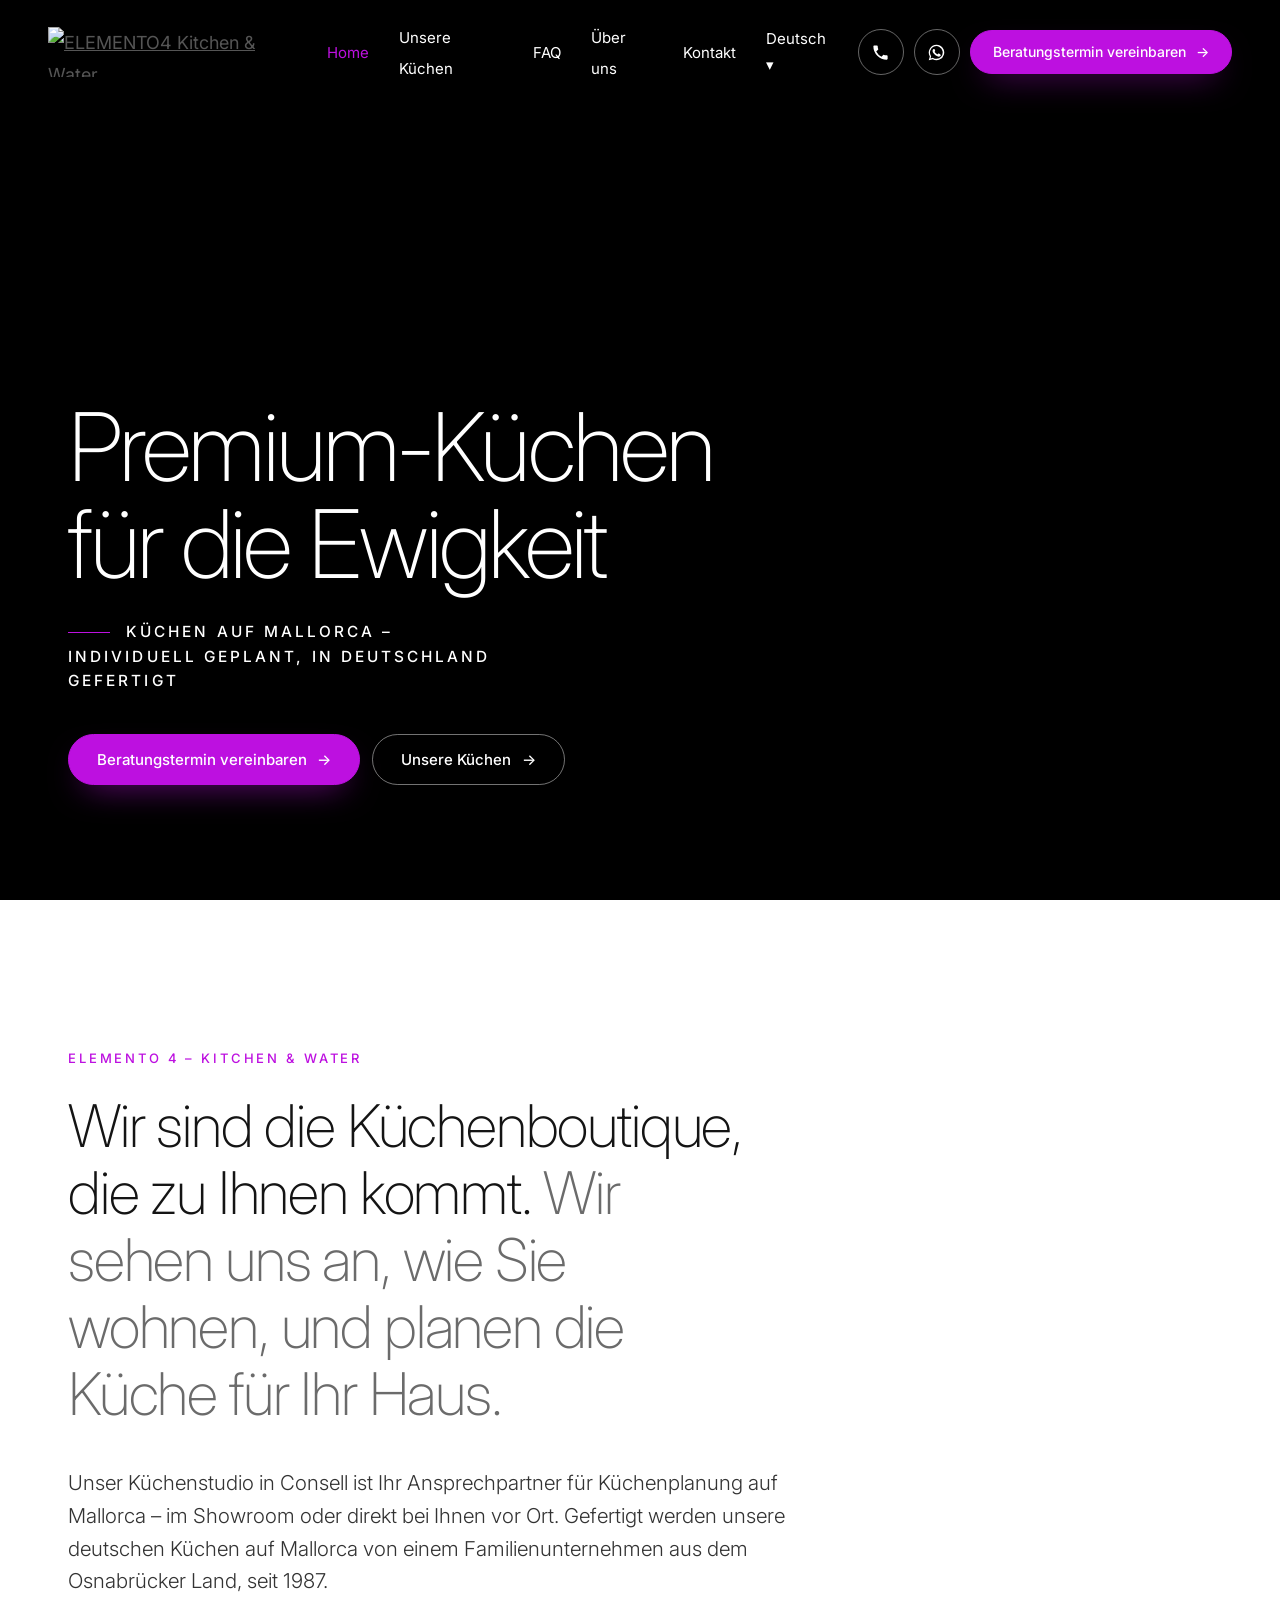
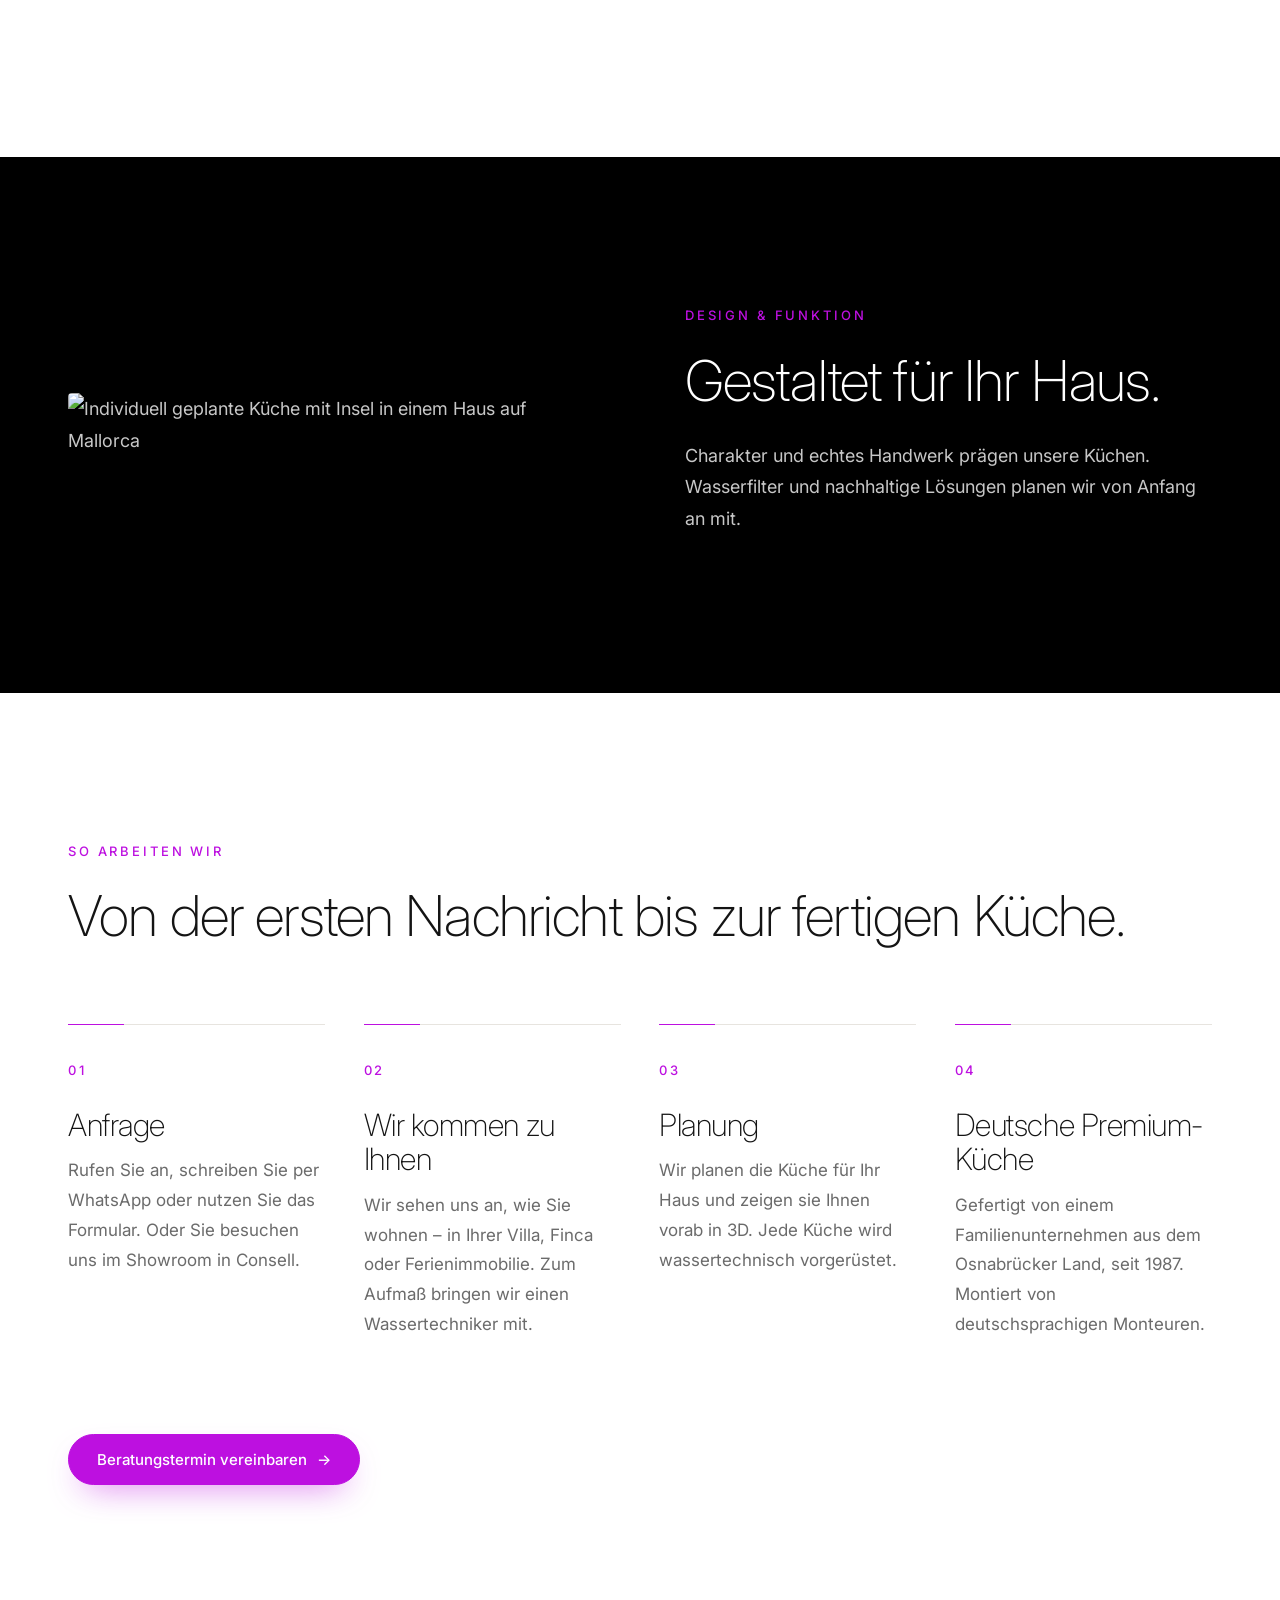
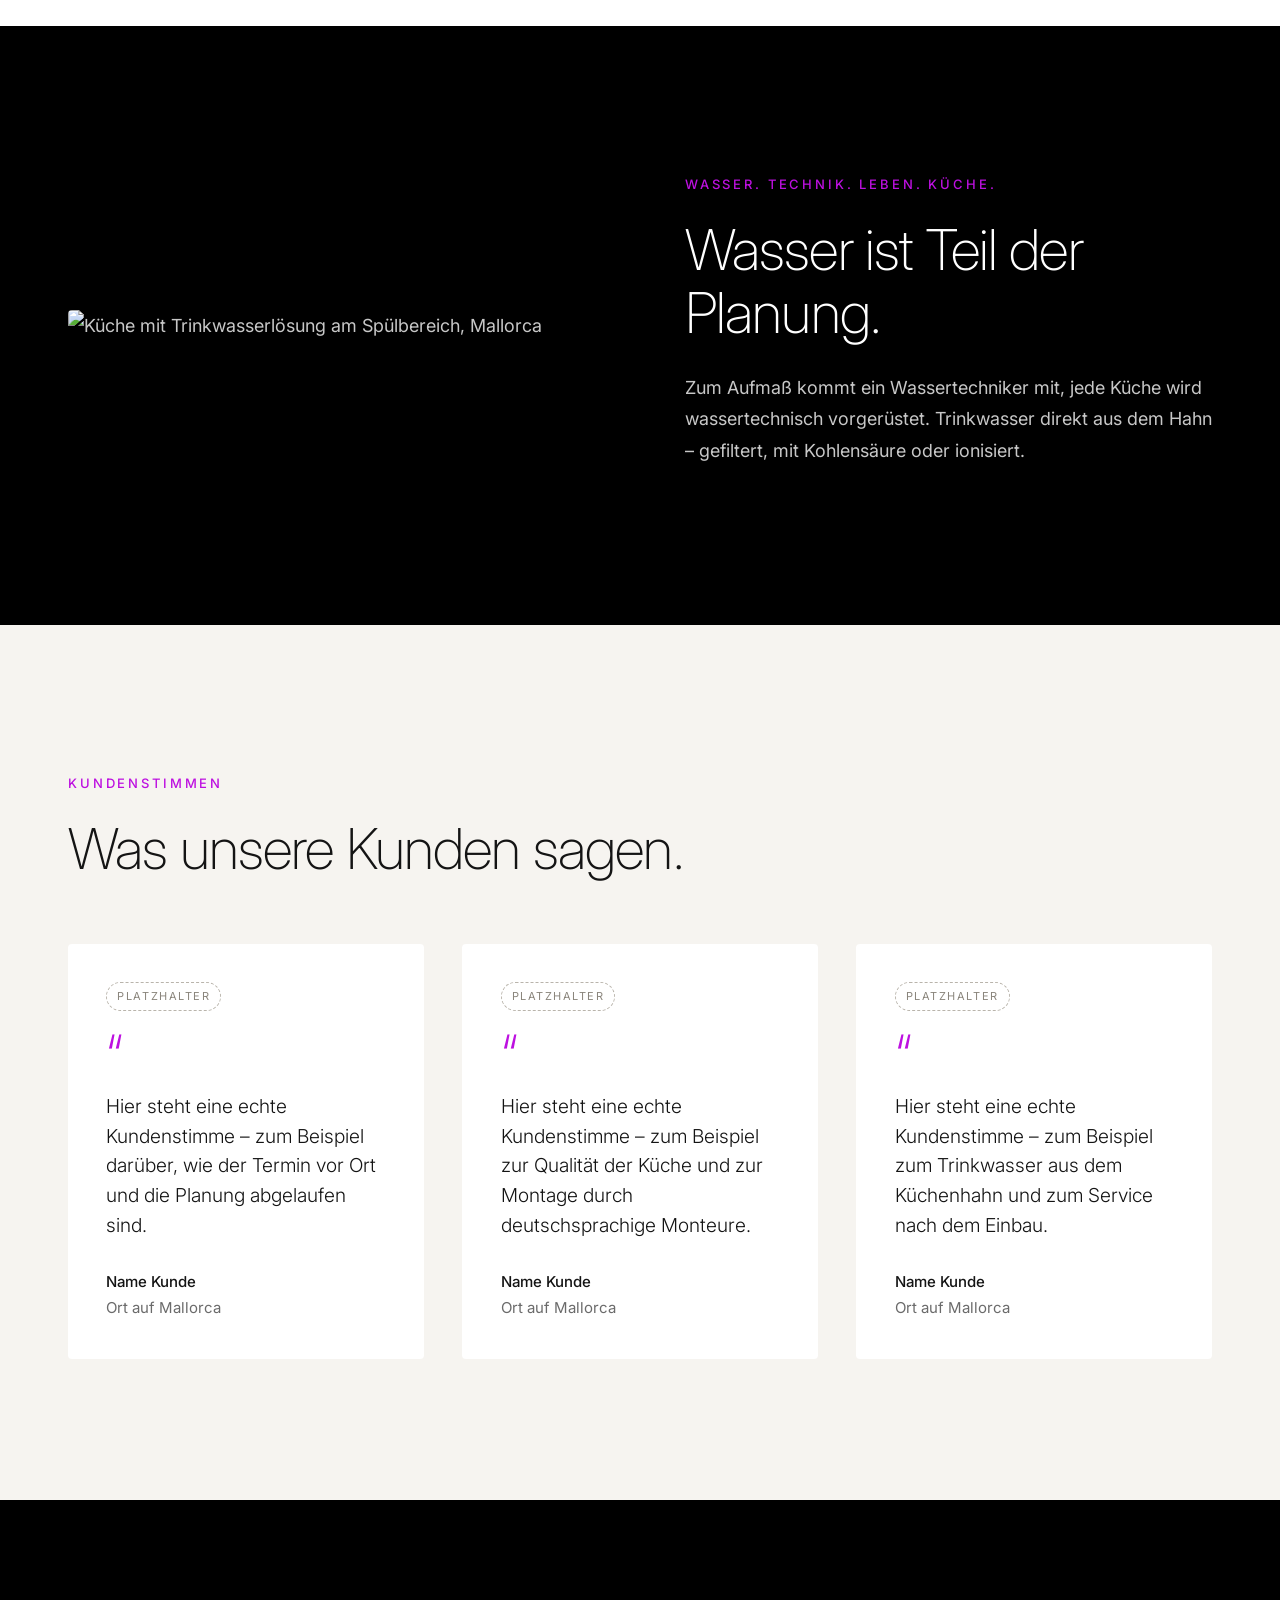
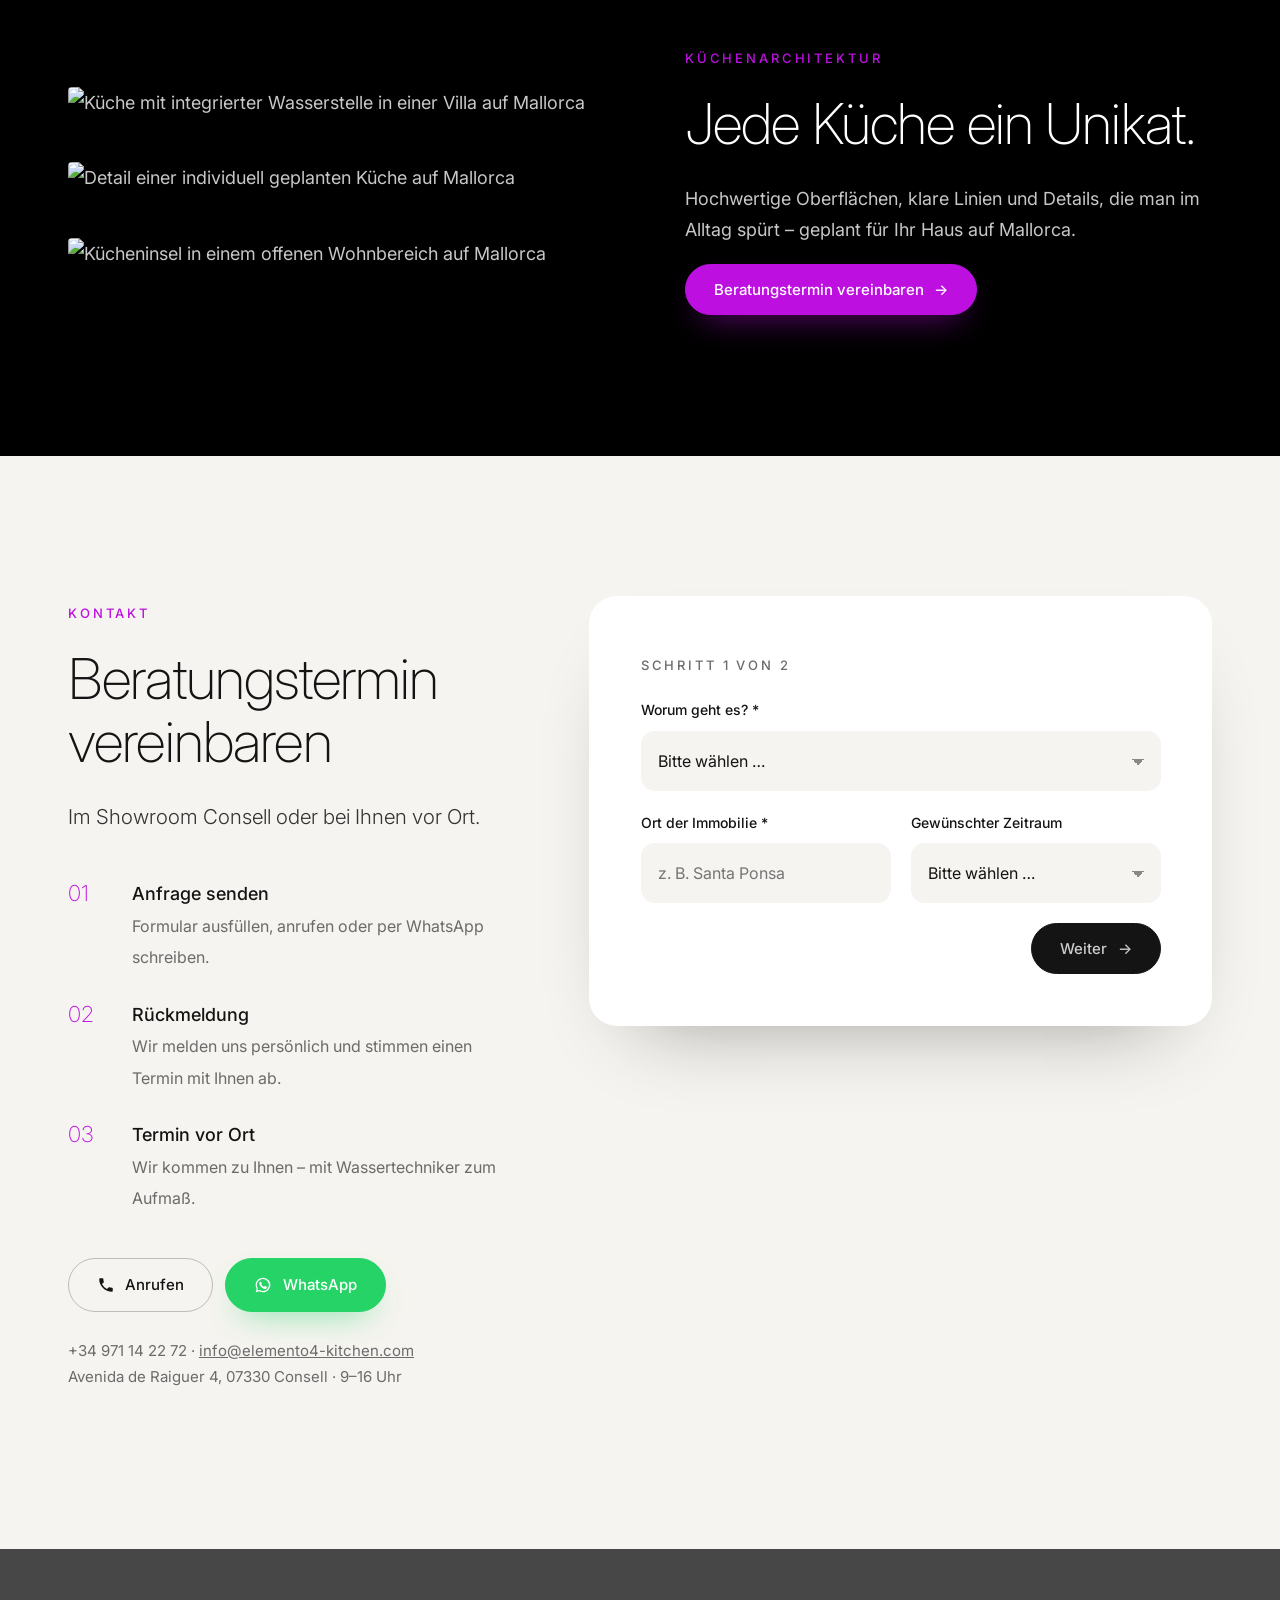
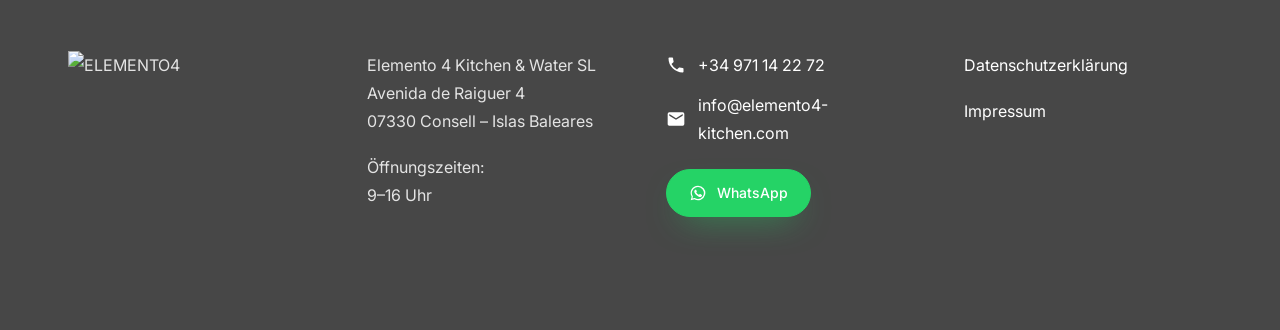
==== index.html @ 794f0ac8 "Add files via upload" ====
<!doctype html>
<html lang="de">
<head>
<meta charset="utf-8">
<meta name="viewport" content="width=device-width, initial-scale=1">
<title>Küchen auf Mallorca – individuell geplant, deutsche Fertigung | ELEMENTO 4</title>
<meta name="description" content="Individuell geplante Küchen für Villen und Fincas auf Mallorca. Wir kommen zu Ihnen, gefertigt wird in Deutschland. Showroom in Consell.">
<meta name="robots" content="noindex, nofollow">
<link rel="icon" href="https://elemento4-kitchen.com/wp-content/uploads/2025/09/cropped-elemento4_logo_relaunch-270x270.png">
<link rel="preload" as="image" href="https://elemento4-kitchen.com/wp-content/uploads/2025/09/29700-2.webp" fetchpriority="high">
<link rel="stylesheet" href="style.css?v=5">
<script type="application/ld+json">{"@context":"https://schema.org","@type":"HomeAndConstructionBusiness","name":"ELEMENTO 4 Kitchen & Water","legalName":"Elemento 4 Kitchen & Water SL","url":"https://elemento4-kitchen.com/","image":"https://elemento4-kitchen.com/wp-content/uploads/2025/09/elemento4_logo_relaunch.png","telephone":"+34 971 14 22 72","email":"info@elemento4-kitchen.com","address":{"@type":"PostalAddress","streetAddress":"Avenida de Raiguer 4","postalCode":"07330","addressLocality":"Consell","addressRegion":"Islas Baleares","addressCountry":"ES"},"geo":{"@type":"GeoCoordinates","latitude":39.6687,"longitude":2.8139},"openingHoursSpecification":[{"@type":"OpeningHoursSpecification","dayOfWeek":["Monday","Tuesday","Wednesday","Thursday","Friday"],"opens":"09:00","closes":"16:00"}],"areaServed":"Mallorca"}</script>
</head>
<body>
<header class="top"><div class="wrap">
<a class="logo" href="index.html"><img src="https://elemento4-kitchen.com/wp-content/uploads/2025/09/elemento4_logo_relaunch.png" alt="ELEMENTO4 Kitchen &amp; Water"></a>
<ul class="nav"><li><a href="index.html" class="active">Home</a></li><li><a href="unsere-kuechen.html">Unsere Küchen</a></li><li><a href="faq.html">FAQ</a></li><li><a href="ueber-uns.html">Über uns</a></li><li><a href="kontakt.html">Kontakt</a></li><li class="lang">Deutsch ▾</li></ul>
<div class="hdr-cta">
<a class="icon-btn" href="tel:+34971142272" aria-label="Anrufen: +34 971 14 22 72"><svg viewBox="0 0 24 24"><path d="M6.6 10.8a15.1 15.1 0 0 0 6.6 6.6l2.2-2.2c.3-.3.7-.4 1-.2 1.1.4 2.3.6 3.6.6.6 0 1 .4 1 1V20c0 .6-.4 1-1 1A17 17 0 0 1 3 4c0-.6.4-1 1-1h3.5c.6 0 1 .4 1 1 0 1.3.2 2.5.6 3.6.1.3 0 .7-.2 1z"/></svg></a>
<a class="icon-btn wa-ic" href="https://wa.me/34971142272" target="_blank" rel="noopener" aria-label="Per WhatsApp schreiben"><svg viewBox="0 0 32 32"><path d="M16 3a13 13 0 0 0-11.2 19.6L3 29l6.6-1.7A13 13 0 1 0 16 3zm0 23.7c-2 0-4-.5-5.7-1.6l-.4-.2-3.9 1 1-3.8-.3-.4A10.7 10.7 0 1 1 16 26.7zm5.9-8c-.3-.2-1.9-1-2.2-1-.3-.1-.5-.2-.7.1l-1 1.2c-.2.2-.4.3-.7.1a8.8 8.8 0 0 1-4.4-3.8c-.3-.6.3-.5.9-1.7.1-.2 0-.4 0-.6l-1-2.4c-.3-.6-.5-.5-.7-.5h-.6c-.2 0-.6.1-.9.4-.3.3-1.2 1.2-1.2 2.9s1.2 3.3 1.4 3.6c.2.2 2.4 3.7 5.8 5.1 2.2.9 3 1 4.1.8.7-.1 1.9-.8 2.2-1.5.3-.8.3-1.4.2-1.5-.1-.1-.3-.2-.6-.3z"/></svg></a>
<a class="pill sm" href="kontakt.html#anfrage"><span class="long">Beratungstermin vereinbaren</span><span class="short">Termin</span><span class="arrow" aria-hidden="true">→</span></a>
<button class="burger" aria-label="Menü" onclick="document.querySelector('.nav').classList.toggle('open')">&#9776;</button>
</div>
</div></header>
<main>
<section class="hero"><div class="hero-bg" style="background-image:url(https://elemento4-kitchen.com/wp-content/uploads/2025/09/29700-2.webp)" role="img" aria-label="Schwarze Designküche mit Steinoptik in einer Villa auf Mallorca"></div><div class="wrap">
<p class="display">Premium-Küchen für die Ewigkeit</p>
<h1>Küchen auf Mallorca – individuell geplant, in Deutschland gefertigt</h1>
<div class="btns"><a class="pill " href="kontakt.html#anfrage">Beratungstermin vereinbaren <span class="arrow" aria-hidden="true">→</span></a><a class="pill ghost" href="unsere-kuechen.html">Unsere Küchen <span class="arrow" aria-hidden="true">→</span></a></div>
</div></section>
<section class="sec light"><div class="wrap">
<span class="eyebrow">ELEMENTO 4 – Kitchen &amp; Water</span>
<h2 class="statement">Wir sind die Küchenboutique, die zu Ihnen kommt. <em>Wir sehen uns an, wie Sie wohnen, und planen die Küche für Ihr Haus.</em></h2>
<p class="lead" style="margin-top:40px">Unser Küchenstudio in Consell ist Ihr Ansprechpartner für Küchenplanung auf Mallorca – im Showroom oder direkt bei Ihnen vor Ort. Gefertigt werden unsere deutschen Küchen auf Mallorca von einem Familienunternehmen aus dem Osnabrücker Land, seit 1987.</p>
</div></section>
<section class="sec dark"><div class="wrap row half">
<div class="media"><img src="https://elemento4-kitchen.com/wp-content/uploads/2025/09/csm_30603_edfb57e241.jpg" alt="Individuell geplante Küche mit Insel in einem Haus auf Mallorca" loading="lazy"></div>
<div class="txt"><span class="eyebrow">Design &amp; Funktion</span><h2>Gestaltet für Ihr Haus.</h2>
<p>Charakter und echtes Handwerk prägen unsere Küchen. Wasserfilter und nachhaltige Lösungen planen wir von Anfang an mit.</p></div>
</div></section>
<section class="sec light"><div class="wrap">
<span class="eyebrow">So arbeiten wir</span>
<h2>Von der ersten Nachricht bis zur fertigen Küche.</h2>
<div class="steps">
<div class="step"><span class="no">01</span><h3>Anfrage</h3><p>Rufen Sie an, schreiben Sie per WhatsApp oder nutzen Sie das Formular. Oder Sie besuchen uns im Showroom in Consell.</p></div>
<div class="step"><span class="no">02</span><h3>Wir kommen zu Ihnen</h3><p>Wir sehen uns an, wie Sie wohnen – in Ihrer Villa, Finca oder Ferienimmobilie. Zum Aufmaß bringen wir einen Wassertechniker mit.</p></div>
<div class="step"><span class="no">03</span><h3>Planung</h3><p>Wir planen die Küche für Ihr Haus und zeigen sie Ihnen vorab in 3D. Jede Küche wird wassertechnisch vorgerüstet.</p></div>
<div class="step"><span class="no">04</span><h3>Deutsche Premium-Küche</h3><p>Gefertigt von einem Familienunternehmen aus dem Osnabrücker Land, seit 1987. Montiert von deutschsprachigen Monteuren.</p></div>
</div>
<div class="btns" style="margin-top:clamp(56px,6vw,80px)"><a class="pill " href="kontakt.html#anfrage">Beratungstermin vereinbaren <span class="arrow" aria-hidden="true">→</span></a></div>
</div></section>
<section class="sec dark"><div class="wrap row half">
<div class="media"><img src="https://elemento4-kitchen.com/wp-content/uploads/2025/09/csm_40501_f3cbf5588a.jpg" alt="Küche mit Trinkwasserlösung am Spülbereich, Mallorca" loading="lazy"></div>
<div class="txt"><span class="eyebrow">Wasser. Technik. Leben. Küche.</span><h2>Wasser ist Teil der Planung.</h2>
<p>Zum Aufmaß kommt ein Wassertechniker mit, jede Küche wird wassertechnisch vorgerüstet. Trinkwasser direkt aus dem Hahn – gefiltert, mit Kohlensäure oder ionisiert.</p></div>
</div></section>
<section class="sec sand"><div class="wrap">
<span class="eyebrow">Kundenstimmen</span>
<h2>Was unsere Kunden sagen.</h2>
<div class="quotes">
<figure class="quote"><span class="tag">Platzhalter</span><blockquote>Hier steht eine echte Kundenstimme – zum Beispiel darüber, wie der Termin vor Ort und die Planung abgelaufen sind.</blockquote><figcaption class="who"><b>Name Kunde</b>Ort auf Mallorca</figcaption></figure>
<figure class="quote"><span class="tag">Platzhalter</span><blockquote>Hier steht eine echte Kundenstimme – zum Beispiel zur Qualität der Küche und zur Montage durch deutschsprachige Monteure.</blockquote><figcaption class="who"><b>Name Kunde</b>Ort auf Mallorca</figcaption></figure>
<figure class="quote"><span class="tag">Platzhalter</span><blockquote>Hier steht eine echte Kundenstimme – zum Beispiel zum Trinkwasser aus dem Küchenhahn und zum Service nach dem Einbau.</blockquote><figcaption class="who"><b>Name Kunde</b>Ort auf Mallorca</figcaption></figure>
</div>
</div></section>
<section class="sec dark"><div class="wrap row half">
<div class="stack"><div class="media"><img src="https://elemento4-kitchen.com/wp-content/uploads/2025/09/csm_40601_13d646ae46.jpg" alt="Küche mit integrierter Wasserstelle in einer Villa auf Mallorca" loading="lazy"></div><div class="media"><img src="https://elemento4-kitchen.com/wp-content/uploads/2025/09/csm_50003_961bc4ba86.jpg" alt="Detail einer individuell geplanten Küche auf Mallorca" loading="lazy"></div><div class="media"><img src="https://elemento4-kitchen.com/wp-content/uploads/2025/09/csm_28500_939ecf2b52.jpg" alt="Kücheninsel in einem offenen Wohnbereich auf Mallorca" loading="lazy"></div></div>
<div class="txt"><span class="eyebrow">Küchenarchitektur</span><h2>Jede Küche ein Unikat.</h2>
<p>Hochwertige Oberflächen, klare Linien und Details, die man im Alltag spürt – geplant für Ihr Haus auf Mallorca.</p>
<div class="btns on-dark" style="margin-top:12px;background:none"><a class="pill " href="kontakt.html#anfrage">Beratungstermin vereinbaren <span class="arrow" aria-hidden="true">→</span></a></div></div>
</div></section>
<section id="anfrage" class="sec contact"><div class="wrap contact-grid">
<div>
<span class="eyebrow">Kontakt</span>
<h2>Beratungstermin vereinbaren</h2>
<p class="lead">Im Showroom Consell oder bei Ihnen vor Ort.</p>
<ol class="csteps">
<li><span class="n">01</span><div><b>Anfrage senden</b><span>Formular ausfüllen, anrufen oder per WhatsApp schreiben.</span></div></li>
<li><span class="n">02</span><div><b>Rückmeldung</b><span>Wir melden uns persönlich und stimmen einen Termin mit Ihnen ab.</span></div></li>
<li><span class="n">03</span><div><b>Termin vor Ort</b><span>Wir kommen zu Ihnen – mit Wassertechniker zum Aufmaß.</span></div></li>
</ol>
<div class="btns"><a class="pill ghost" href="tel:+34971142272"><svg viewBox="0 0 24 24"><path d="M6.6 10.8a15.1 15.1 0 0 0 6.6 6.6l2.2-2.2c.3-.3.7-.4 1-.2 1.1.4 2.3.6 3.6.6.6 0 1 .4 1 1V20c0 .6-.4 1-1 1A17 17 0 0 1 3 4c0-.6.4-1 1-1h3.5c.6 0 1 .4 1 1 0 1.3.2 2.5.6 3.6.1.3 0 .7-.2 1z"/></svg>Anrufen</a><a class="pill wa" href="https://wa.me/34971142272" target="_blank" rel="noopener"><svg viewBox="0 0 32 32"><path d="M16 3a13 13 0 0 0-11.2 19.6L3 29l6.6-1.7A13 13 0 1 0 16 3zm0 23.7c-2 0-4-.5-5.7-1.6l-.4-.2-3.9 1 1-3.8-.3-.4A10.7 10.7 0 1 1 16 26.7zm5.9-8c-.3-.2-1.9-1-2.2-1-.3-.1-.5-.2-.7.1l-1 1.2c-.2.2-.4.3-.7.1a8.8 8.8 0 0 1-4.4-3.8c-.3-.6.3-.5.9-1.7.1-.2 0-.4 0-.6l-1-2.4c-.3-.6-.5-.5-.7-.5h-.6c-.2 0-.6.1-.9.4-.3.3-1.2 1.2-1.2 2.9s1.2 3.3 1.4 3.6c.2.2 2.4 3.7 5.8 5.1 2.2.9 3 1 4.1.8.7-.1 1.9-.8 2.2-1.5.3-.8.3-1.4.2-1.5-.1-.1-.3-.2-.6-.3z"/></svg>WhatsApp</a></div>
<p class="cmeta">+34 971 14 22 72 · <a href="mailto:info@elemento4-kitchen.com">info@elemento4-kitchen.com</a><br>Avenida de Raiguer 4, 07330 Consell · 9–16 Uhr</p>
</div>
<form id="lead-form" class="card" novalidate>
<p class="eyebrow"><span data-step-label>Schritt 1 von 2</span></p>
<fieldset data-step="1"><legend class="sr">Ihr Projekt</legend>
<label class="field full">Worum geht es? *<select name="projekt" required><option value="">Bitte wählen …</option><option>Neue Küche</option><option>Küche mit Trinkwasserlösung</option><option>Hauswirtschaftsraum</option><option>Ankleide / Garderobe</option><option>Sonstiges</option></select></label>
<label class="field">Ort der Immobilie *<input name="ort" required placeholder="z. B. Santa Ponsa" autocomplete="address-level2"></label>
<label class="field">Gewünschter Zeitraum<select name="zeitraum"><option value="">Bitte wählen …</option><option>So bald wie möglich</option><option>In 3–6 Monaten</option><option>In 6–12 Monaten</option><option>Später / noch offen</option></select></label>
<div class="fbtns end fullc"><button type="button" class="pill dark" data-next>Weiter <span class="arrow" aria-hidden="true">→</span></button></div>
</fieldset>
<fieldset data-step="2" hidden><legend class="sr">Ihre Kontaktdaten</legend>
<label class="field">Name *<input name="name" required autocomplete="name"></label>
<label class="field">Telefon *<input name="telefon" type="tel" required autocomplete="tel"></label>
<label class="field full">E-Mail *<input name="email" type="email" required autocomplete="email"></label>
<label class="field full">Was können wir für Sie tun?<textarea name="nachricht" rows="4" placeholder="Raum, Wünsche, Stand des Bauvorhabens …"></textarea></label>
<label class="check fullc"><input type="checkbox" name="datenschutz" required><span>Ich habe die <a href="datenschutz.html">Datenschutzerklärung</a> gelesen und stimme der Verarbeitung meiner Angaben zur Bearbeitung der Anfrage zu. *</span></label>
<div class="fbtns fullc"><button type="button" class="pill ghost" data-prev>← Zurück</button><button type="submit" class="pill">Anfrage absenden <span class="arrow" aria-hidden="true">→</span></button></div>
</fieldset>
</form>
</div></section>
</main>
<footer><div class="wrap cols">
<div><img src="https://elemento4-kitchen.com/wp-content/uploads/2025/09/elemento4_logo_relaunch.png" alt="ELEMENTO4" style="width:100%;max-width:220px"></div>
<div><p>Elemento 4 Kitchen &amp; Water SL<br>Avenida de Raiguer 4<br>07330 Consell – Islas Baleares</p><p>Öffnungszeiten:<br>9–16 Uhr</p></div>
<div><div class="ic"><svg viewBox="0 0 24 24"><path d="M6.6 10.8a15.1 15.1 0 0 0 6.6 6.6l2.2-2.2c.3-.3.7-.4 1-.2 1.1.4 2.3.6 3.6.6.6 0 1 .4 1 1V20c0 .6-.4 1-1 1A17 17 0 0 1 3 4c0-.6.4-1 1-1h3.5c.6 0 1 .4 1 1 0 1.3.2 2.5.6 3.6.1.3 0 .7-.2 1z"/></svg><a href="tel:+34971142272">+34 971 14 22 72</a></div><div class="ic"><svg viewBox="0 0 24 24"><path d="M20 4H4a2 2 0 0 0-2 2v12c0 1.1.9 2 2 2h16a2 2 0 0 0 2-2V6a2 2 0 0 0-2-2zm0 4-8 5-8-5V6l8 5 8-5z"/></svg><a href="mailto:info@elemento4-kitchen.com">info@elemento4-kitchen.com</a></div><a class="pill wa sm" href="https://wa.me/34971142272" target="_blank" rel="noopener" style="margin-top:10px"><svg viewBox="0 0 32 32"><path d="M16 3a13 13 0 0 0-11.2 19.6L3 29l6.6-1.7A13 13 0 1 0 16 3zm0 23.7c-2 0-4-.5-5.7-1.6l-.4-.2-3.9 1 1-3.8-.3-.4A10.7 10.7 0 1 1 16 26.7zm5.9-8c-.3-.2-1.9-1-2.2-1-.3-.1-.5-.2-.7.1l-1 1.2c-.2.2-.4.3-.7.1a8.8 8.8 0 0 1-4.4-3.8c-.3-.6.3-.5.9-1.7.1-.2 0-.4 0-.6l-1-2.4c-.3-.6-.5-.5-.7-.5h-.6c-.2 0-.6.1-.9.4-.3.3-1.2 1.2-1.2 2.9s1.2 3.3 1.4 3.6c.2.2 2.4 3.7 5.8 5.1 2.2.9 3 1 4.1.8.7-.1 1.9-.8 2.2-1.5.3-.8.3-1.4.2-1.5-.1-.1-.3-.2-.6-.3z"/></svg>WhatsApp</a></div>
<div><p><a href="datenschutz.html">Datenschutzerklärung</a></p><p><a href="impressum.html">Impressum</a></p></div>
</div></footer>
<script src="https://unpkg.com/lenis@1.1.13/dist/lenis.min.js"></script>
<script src="site.js?v=5"></script>
</body>
</html>
---- style.css ----
@import url('https://fonts.googleapis.com/css2?family=Inter:wght@200;300;400;500;600&display=swap');
:root{--violet:#bd10e0;--violet-d:#9a0cb8;--ink:#141414;--mute:#6b6b6b;--line:#e7e4df;--sand:#f6f4f0;--grey:#474747;--max:1240px;--pad:clamp(96px,11vw,176px);--ease:cubic-bezier(.16,1,.3,1)}
*{box-sizing:border-box;margin:0;padding:0}
html{scroll-behavior:smooth;-webkit-text-size-adjust:100%}
html.lenis,html.lenis body{height:auto}
body{font-family:'Inter',system-ui,Arial,sans-serif;font-size:18px;line-height:1.75;font-weight:400;color:#555;background:#fff;-webkit-font-smoothing:antialiased}
img{max-width:100%;display:block}
a{color:inherit}
h1,h2,h3,.display{font-family:'Inter',system-ui,sans-serif;font-weight:200;letter-spacing:-.015em;line-height:1.12;color:var(--ink)}
h2{font-size:clamp(34px,4.4vw,60px);margin-bottom:28px}
h3{font-size:clamp(24px,2.2vw,30px);margin-bottom:14px}
p{margin-bottom:18px;max-width:62ch}
.wrap{max-width:var(--max);margin:0 auto;padding:0 clamp(20px,4vw,48px)}
.eyebrow{display:inline-block;font-size:13px;font-weight:500;letter-spacing:.22em;text-transform:uppercase;color:var(--violet);margin-bottom:22px}
.lead{font-size:clamp(20px,1.6vw,23px);line-height:1.6;font-weight:300;color:#333}
.sr{position:absolute;width:1px;height:1px;overflow:hidden;clip:rect(0 0 0 0)}

/* Buttons – alle in Pill-Form */
.pill{display:inline-flex;align-items:center;justify-content:center;gap:.65rem;border-radius:999px;padding:17px 28px;font-family:inherit;font-weight:500;font-size:15px;line-height:1;white-space:nowrap;text-decoration:none;color:#fff;background:var(--violet);border:1px solid var(--violet);box-shadow:0 14px 34px -16px rgba(189,16,224,.75);cursor:pointer;transition:transform .45s var(--ease),background-color .3s,border-color .3s,color .3s}
.pill:hover{transform:translateY(-2px);background:var(--violet-d);border-color:var(--violet-d)}
.pill .arrow{transition:transform .45s var(--ease)}
.pill:hover .arrow{transform:translateX(5px)}
.pill svg{width:18px;height:18px;fill:currentColor;flex:none}
.pill.ghost{background:transparent;color:var(--ink);border-color:rgba(20,20,20,.25);box-shadow:none}
.pill.ghost:hover{border-color:var(--ink);background:transparent}
.on-dark .pill.ghost,.hero .pill.ghost{color:#fff;border-color:rgba(255,255,255,.45)}
.on-dark .pill.ghost:hover,.hero .pill.ghost:hover{border-color:#fff}
.pill.wa{background:#25d366;border-color:#25d366;box-shadow:0 14px 34px -16px rgba(37,211,102,.7)}
.pill.wa:hover{background:#1ebe5a;border-color:#1ebe5a}
.pill.dark{background:var(--ink);border-color:var(--ink);box-shadow:none}
.pill.dark:hover{background:#000}
.pill.sm{padding:14px 22px;font-size:14px}
.btns{display:flex;flex-wrap:wrap;gap:12px;align-items:center}

/* Header */
.top{position:sticky;top:0;z-index:50;background:#000}
.top .wrap{display:flex;align-items:center;justify-content:space-between;gap:24px;height:104px;max-width:1360px}
.logo img{height:50px;width:auto}
.nav{display:flex;gap:30px;align-items:center;list-style:none}
.nav a{text-decoration:none;color:#fff;font-size:15px;font-weight:400;transition:color .25s}
.nav a:hover,.nav a.active{color:var(--violet)}
.lang{color:#fff;font-size:15px;cursor:default}
.hdr-cta{display:flex;align-items:center;gap:10px;flex:none}
.icon-btn{display:inline-flex;width:46px;height:46px;align-items:center;justify-content:center;border-radius:999px;border:1px solid rgba(255,255,255,.4);background:transparent;color:#fff;transition:border-color .3s}
.icon-btn:hover{border-color:#fff}
.icon-btn svg{width:19px;height:19px;fill:#fff}
.pill .short{display:none}
.burger{display:none;background:transparent;border:1px solid rgba(255,255,255,.4);border-radius:999px;width:46px;height:46px;color:#fff;font-size:20px;cursor:pointer}
@media(max-width:1200px){.nav{gap:20px}}
@media(max-width:1100px){.burger{display:inline-flex;align-items:center;justify-content:center}.nav{display:none;position:absolute;top:104px;left:0;right:0;background:#000;flex-direction:column;align-items:flex-start;padding:28px clamp(20px,4vw,48px) 36px;gap:18px}.nav a{font-size:22px;font-weight:300}.nav.open{display:flex}}
@media(max-width:640px){.hdr-cta .pill .long{display:none}.hdr-cta .pill .short{display:inline}.hdr-cta .pill{padding:14px 18px}.logo img{height:38px}.hdr-cta .icon-btn.wa-ic{display:none}}

/* Sections */
.sec{padding:var(--pad) 0}
.light{background:#fff}
.sand{background:var(--sand)}
.dark,.on-dark{background:#000;color:rgba(255,255,255,.78)}
.dark h1,.dark h2,.dark h3{color:#fff}
.dark .lead{color:#fff}
.row{display:grid;gap:clamp(40px,7vw,110px);align-items:center}
.half{grid-template-columns:1fr 1fr}
.k35{grid-template-columns:3fr 2fr}
.k25{grid-template-columns:2fr 3fr}
.stack{display:grid;gap:44px}
.center{text-align:center}.center p{margin-left:auto;margin-right:auto}
.statement{font-size:clamp(34px,4.6vw,66px);font-weight:200;line-height:1.14;letter-spacing:-.02em;color:var(--ink);max-width:20ch}
.statement em{font-style:normal;color:var(--mute)}
@media(max-width:980px){.half,.k35,.k25{grid-template-columns:1fr}.k25>.txt{order:2}}

/* Hero */
.hero{position:relative;min-height:calc(100vh - 104px);min-height:calc(100svh - 104px);display:flex;align-items:flex-end;color:#fff;overflow:hidden;background:#000}
.hero-bg{position:absolute;inset:-6% 0 0;background:#000 center/cover no-repeat;will-change:transform}
.hero::after{content:"";position:absolute;inset:0;background:linear-gradient(180deg,rgba(0,0,0,.15) 0%,rgba(0,0,0,.25) 45%,rgba(0,0,0,.72) 100%)}
.hero .wrap{position:relative;z-index:1;padding-bottom:clamp(64px,9vw,120px);width:100%}
.hero .display{color:#fff;font-size:clamp(44px,7.4vw,108px);line-height:1.02;letter-spacing:-.03em;max-width:12ch;margin-bottom:28px}
.hero h1{font-size:clamp(14px,1.2vw,16px);font-weight:500;letter-spacing:.2em;text-transform:uppercase;color:#fff;line-height:1.6;margin-bottom:40px;max-width:46ch}
.hero h1::before{content:"";display:inline-block;width:42px;height:1px;background:var(--violet);vertical-align:middle;margin-right:16px}

/* Bild-Rahmen + Reveal */
.media{overflow:hidden;border-radius:4px}
.media img{width:100%;height:100%;object-fit:cover}
.rv{opacity:0;transform:translateY(28px);transition:opacity 1.1s var(--ease),transform 1.1s var(--ease);transition-delay:var(--d,0s)}
.rv.in{opacity:1;transform:none}
.rv-img{opacity:0;transform:scale(1.06);transition:opacity 1.4s var(--ease),transform 1.8s var(--ease)}
.rv-img.in{opacity:1;transform:none}
@media(prefers-reduced-motion:reduce){.rv,.rv-img{opacity:1;transform:none;transition:none}}

/* Ablauf */
.steps{display:grid;grid-template-columns:repeat(4,1fr);gap:clamp(28px,3vw,48px);margin-top:clamp(56px,6vw,88px);counter-reset:s}
.step{position:relative;padding-top:34px;border-top:1px solid var(--line)}
.step::before{content:"";position:absolute;top:-1px;left:0;width:0;height:1px;background:var(--violet);transition:width 1.4s var(--ease) .2s}
.step.in::before{width:56px}
.step .no{font-size:13px;font-weight:500;letter-spacing:.2em;color:var(--violet);margin-bottom:26px;display:block}
.step h3{font-size:clamp(26px,2.4vw,34px)}
.step p{font-size:17px;color:var(--mute)}
@media(max-width:980px){.steps{grid-template-columns:1fr 1fr}}
@media(max-width:600px){.steps{grid-template-columns:1fr}}

/* Kundenstimmen */
.quotes{display:grid;grid-template-columns:repeat(3,1fr);gap:clamp(24px,3vw,40px);margin-top:clamp(48px,5vw,72px)}
.quote{background:#fff;border-radius:4px;padding:clamp(32px,3vw,44px);display:flex;flex-direction:column;gap:28px}
.quote blockquote{font-size:clamp(19px,1.5vw,22px);font-weight:300;line-height:1.55;color:var(--ink)}
.quote blockquote::before{content:"“";display:block;font-size:64px;line-height:.6;color:var(--violet);font-weight:200;margin-bottom:14px}
.quote .who{margin-top:auto;font-size:15px;color:var(--mute)}
.quote .who b{display:block;color:var(--ink);font-weight:500}
.tag{display:inline-block;align-self:flex-start;font-size:11px;letter-spacing:.14em;text-transform:uppercase;border:1px dashed #b9b4ab;color:#8a857c;border-radius:999px;padding:4px 10px}
@media(max-width:980px){.quotes{grid-template-columns:1fr}}

/* FAQ */
.acc{margin-top:48px;border-top:1px solid rgba(255,255,255,.18)}
.acc details{border-bottom:1px solid rgba(255,255,255,.18);padding:26px 0}
.acc summary{cursor:pointer;list-style:none;display:flex;justify-content:space-between;gap:28px;align-items:flex-start}
.acc summary::-webkit-details-marker{display:none}
.acc summary h2{all:unset;font-size:clamp(19px,1.6vw,23px);font-weight:300;color:#fff;line-height:1.4}
.acc summary::after{content:"+";color:var(--violet);font-size:30px;font-weight:200;line-height:1;transition:transform .4s var(--ease)}
.acc details[open] summary::after{transform:rotate(45deg)}
.acc details p{margin:16px 0 0;color:rgba(255,255,255,.72)}

/* Kontakt (wie Balear: Schritte + 2-stufiges Formular) */
.contact{background:var(--sand)}
.contact-grid{display:grid;grid-template-columns:5fr 7fr;gap:clamp(48px,6vw,96px);align-items:start}
.csteps{list-style:none;display:grid;gap:26px;margin:44px 0}
.csteps li{display:flex;gap:22px}
.csteps .n{flex:none;width:42px;font-size:22px;font-weight:200;color:var(--violet);line-height:1.4}
.csteps b{display:block;color:var(--ink);font-weight:500;font-size:18px}
.csteps span{color:var(--mute);font-size:16px}
.cmeta{margin-top:26px;font-size:15px;color:var(--mute)}
.cmeta a{color:var(--mute)}
.card{background:#fff;border-radius:28px;padding:clamp(28px,4vw,56px);box-shadow:0 40px 80px -50px rgba(20,20,20,.45)}
.card .eyebrow{color:var(--mute)}
fieldset{border:0;display:grid;grid-template-columns:1fr 1fr;gap:20px}
fieldset[hidden]{display:none}
.field{display:flex;flex-direction:column;gap:8px;font-size:14px;font-weight:500;color:var(--ink)}
.field.full,.fullc{grid-column:1/-1}
.field input,.field select,.field textarea{font:inherit;font-size:16px;font-weight:400;color:var(--ink);background:var(--sand);border:1px solid transparent;border-radius:14px;padding:15px 16px;width:100%;transition:border-color .25s,background-color .25s;appearance:none}
.field select{background-image:linear-gradient(45deg,transparent 50%,#888 50%),linear-gradient(135deg,#888 50%,transparent 50%);background-position:calc(100% - 22px) 52%,calc(100% - 16px) 52%;background-size:6px 6px;background-repeat:no-repeat;padding-right:40px}
.field input:focus,.field select:focus,.field textarea:focus{outline:none;border-color:var(--violet);background-color:#fff}
.field textarea{min-height:130px;resize:vertical}
.check{display:flex;gap:12px;align-items:flex-start;font-size:14px;color:var(--mute)}
.check input{margin-top:4px;width:17px;height:17px;accent-color:var(--violet)}
.fbtns{display:flex;justify-content:space-between;flex-wrap:wrap;gap:12px}
.fbtns.end{justify-content:flex-end}
@media(max-width:980px){.contact-grid{grid-template-columns:1fr}}
@media(max-width:600px){fieldset{grid-template-columns:1fr}}

/* Legal */
.legal-page h1{font-size:clamp(36px,4vw,54px);margin-bottom:36px}
.legal-page h2{font-size:24px;font-weight:300;margin:36px 0 12px}

/* Footer */
footer{background:var(--grey);color:rgba(255,255,255,.85);padding:clamp(72px,8vw,110px) 0;font-size:16px}
footer .cols{display:grid;grid-template-columns:repeat(4,1fr);gap:clamp(28px,4vw,56px);align-items:start}
footer p{color:rgba(255,255,255,.85)}
footer a{text-decoration:none;color:#fff}
footer a:hover{color:var(--violet)}
.ic{display:flex;gap:12px;align-items:center;margin-bottom:12px}
.ic svg{width:20px;height:20px;fill:#fff;flex:none}
@media(max-width:980px){footer .cols{grid-template-columns:1fr 1fr}}
@media(max-width:600px){footer .cols{grid-template-columns:1fr}}
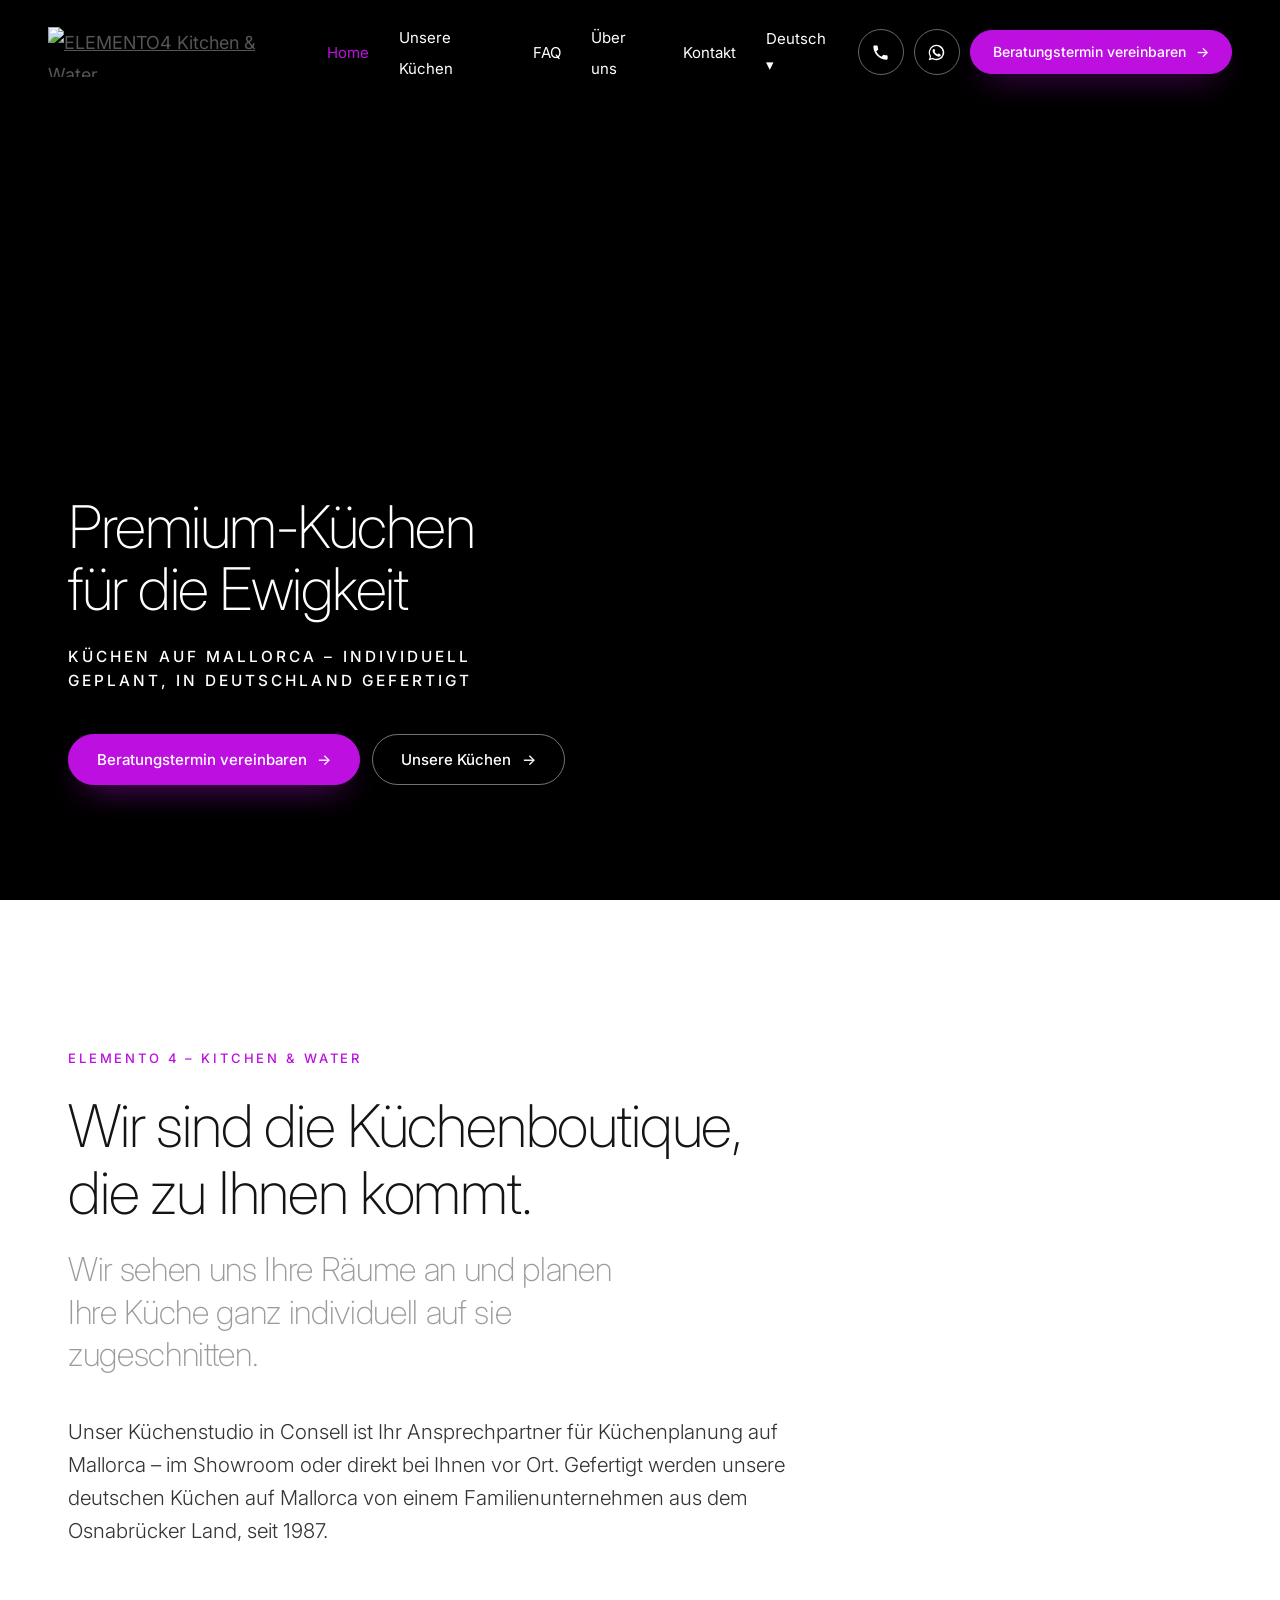
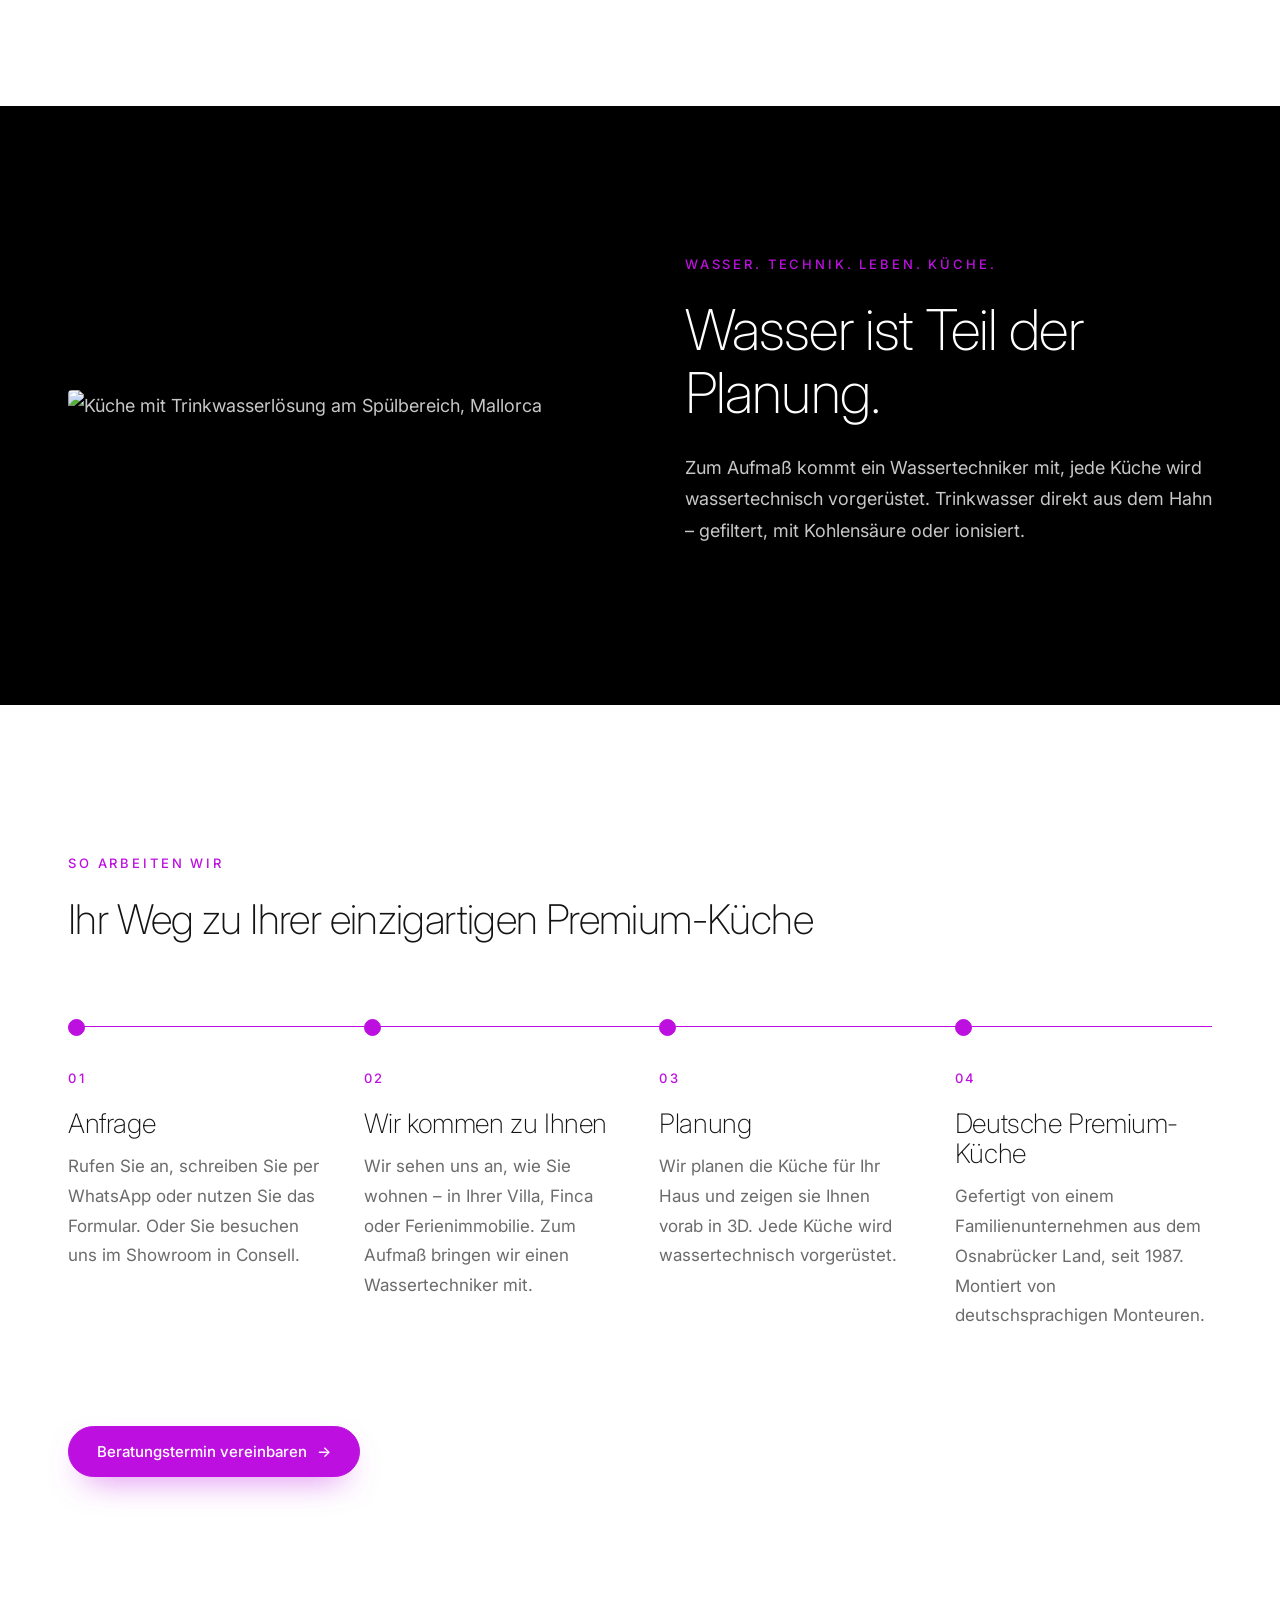
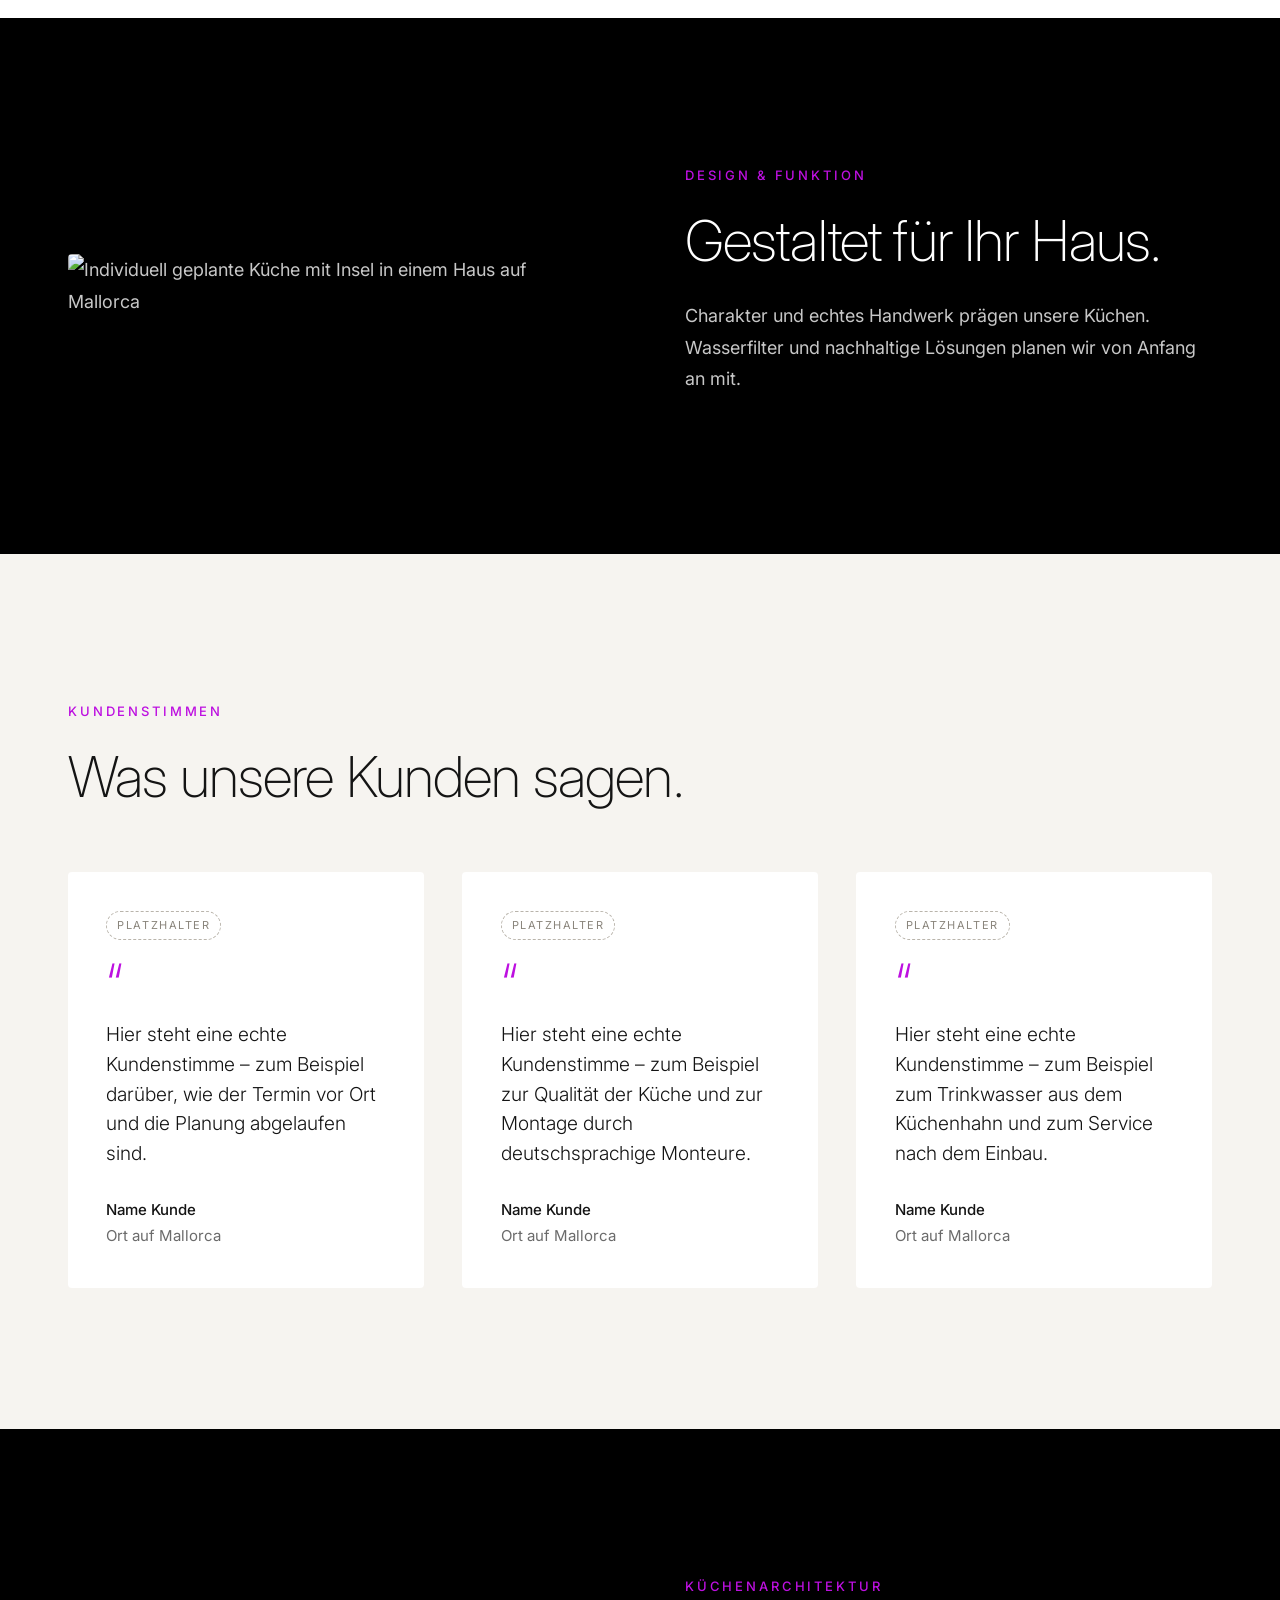
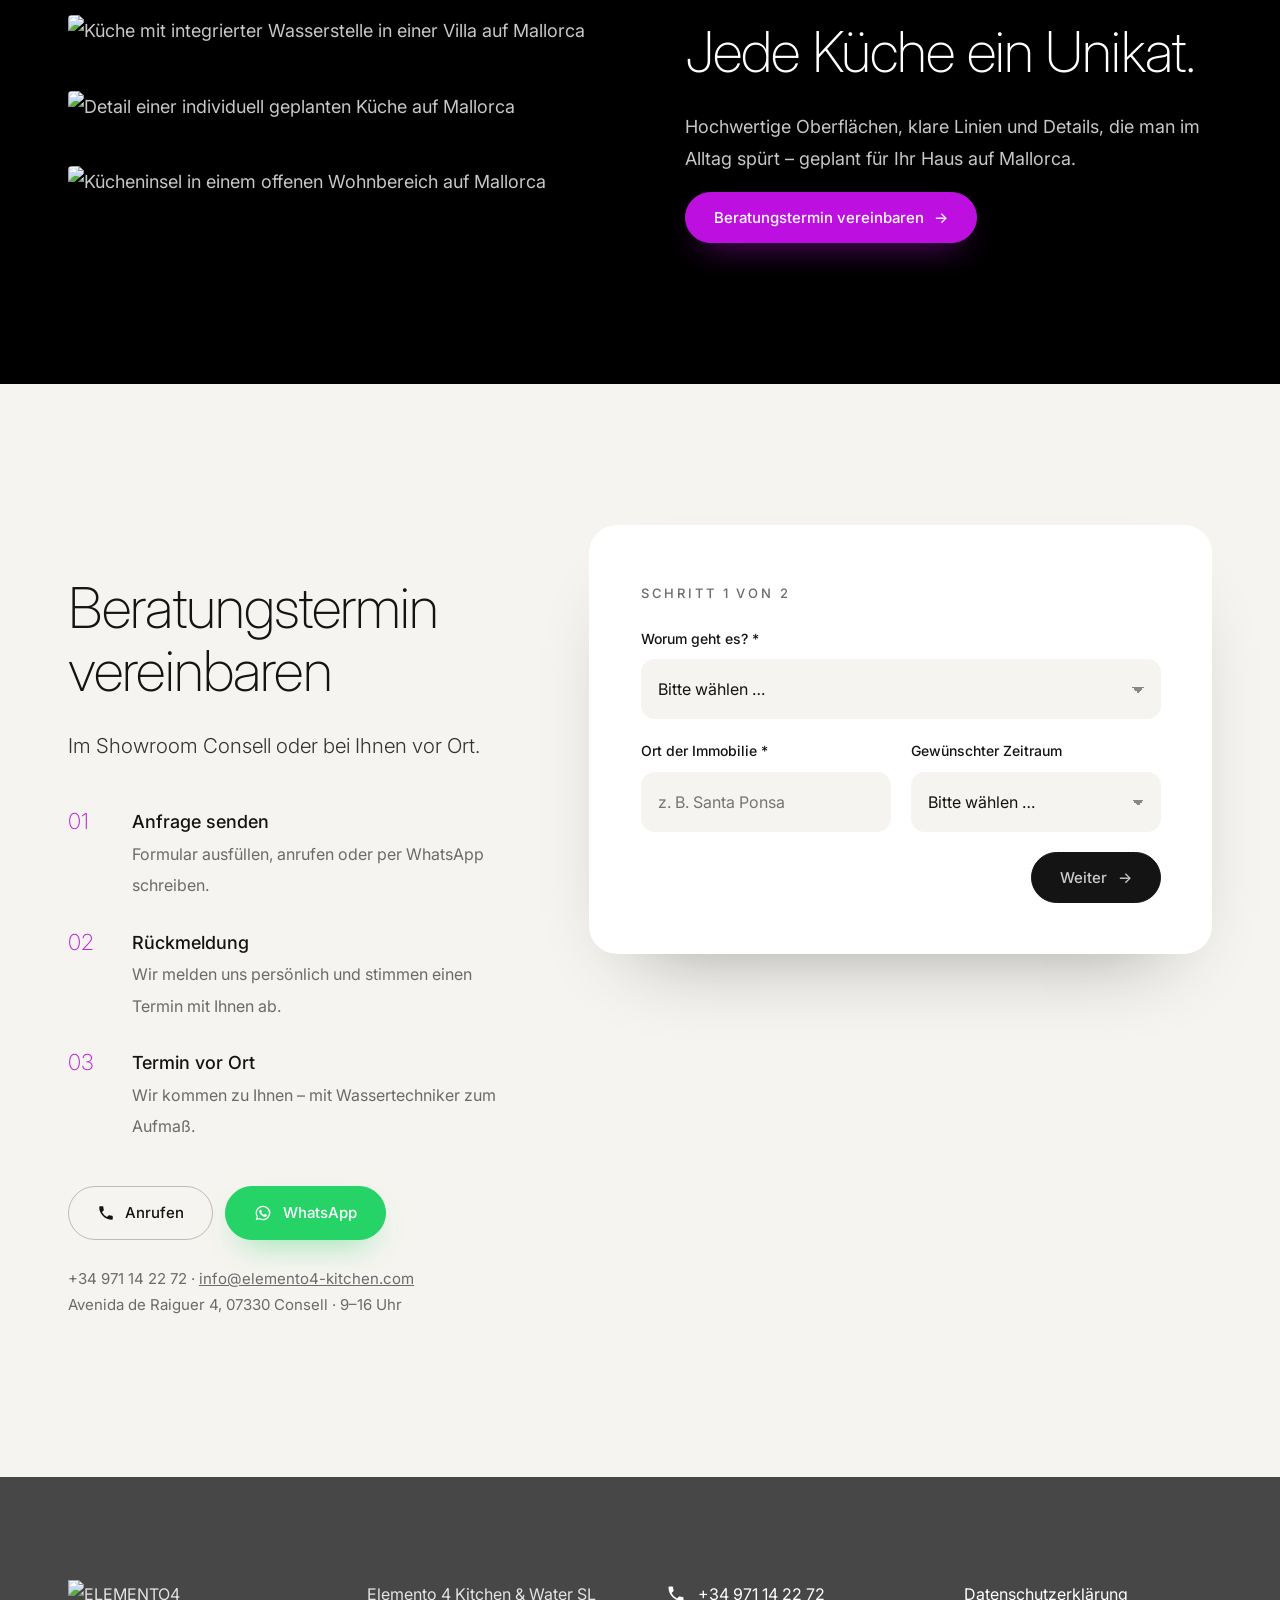
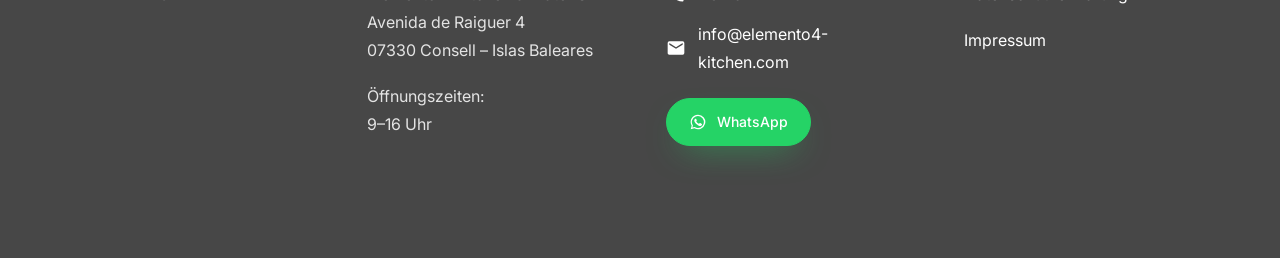
==== commit 2215c444: "Add files via upload" ====
--- a/index.html
+++ b/index.html
@@ -8,7 +8,7 @@
 <meta name="robots" content="noindex, nofollow">
 <link rel="icon" href="https://elemento4-kitchen.com/wp-content/uploads/2025/09/cropped-elemento4_logo_relaunch-270x270.png">
 <link rel="preload" as="image" href="https://elemento4-kitchen.com/wp-content/uploads/2025/09/29700-2.webp" fetchpriority="high">
-<link rel="stylesheet" href="style.css?v=5">
+<link rel="stylesheet" href="style.css?v=7">
 <script type="application/ld+json">{"@context":"https://schema.org","@type":"HomeAndConstructionBusiness","name":"ELEMENTO 4 Kitchen & Water","legalName":"Elemento 4 Kitchen & Water SL","url":"https://elemento4-kitchen.com/","image":"https://elemento4-kitchen.com/wp-content/uploads/2025/09/elemento4_logo_relaunch.png","telephone":"+34 971 14 22 72","email":"info@elemento4-kitchen.com","address":{"@type":"PostalAddress","streetAddress":"Avenida de Raiguer 4","postalCode":"07330","addressLocality":"Consell","addressRegion":"Islas Baleares","addressCountry":"ES"},"geo":{"@type":"GeoCoordinates","latitude":39.6687,"longitude":2.8139},"openingHoursSpecification":[{"@type":"OpeningHoursSpecification","dayOfWeek":["Monday","Tuesday","Wednesday","Thursday","Friday"],"opens":"09:00","closes":"16:00"}],"areaServed":"Mallorca"}</script>
 </head>
 <body>
@@ -30,17 +30,17 @@
 </div></section>
 <section class="sec light"><div class="wrap">
 <span class="eyebrow">ELEMENTO 4 – Kitchen &amp; Water</span>
-<h2 class="statement">Wir sind die Küchenboutique, die zu Ihnen kommt. <em>Wir sehen uns an, wie Sie wohnen, und planen die Küche für Ihr Haus.</em></h2>
+<h2 class="statement">Wir sind die Küchenboutique, die zu Ihnen kommt. <em>Wir sehen uns Ihre Räume an und planen Ihre Küche ganz individuell auf sie zugeschnitten.</em></h2>
 <p class="lead" style="margin-top:40px">Unser Küchenstudio in Consell ist Ihr Ansprechpartner für Küchenplanung auf Mallorca – im Showroom oder direkt bei Ihnen vor Ort. Gefertigt werden unsere deutschen Küchen auf Mallorca von einem Familienunternehmen aus dem Osnabrücker Land, seit 1987.</p>
 </div></section>
 <section class="sec dark"><div class="wrap row half">
-<div class="media"><img src="https://elemento4-kitchen.com/wp-content/uploads/2025/09/csm_30603_edfb57e241.jpg" alt="Individuell geplante Küche mit Insel in einem Haus auf Mallorca" loading="lazy"></div>
-<div class="txt"><span class="eyebrow">Design &amp; Funktion</span><h2>Gestaltet für Ihr Haus.</h2>
-<p>Charakter und echtes Handwerk prägen unsere Küchen. Wasserfilter und nachhaltige Lösungen planen wir von Anfang an mit.</p></div>
+<div class="media"><img src="https://elemento4-kitchen.com/wp-content/uploads/2025/09/csm_40501_f3cbf5588a.jpg" alt="Küche mit Trinkwasserlösung am Spülbereich, Mallorca" loading="lazy"></div>
+<div class="txt"><span class="eyebrow">Wasser. Technik. Leben. Küche.</span><h2>Wasser ist Teil der Planung.</h2>
+<p>Zum Aufmaß kommt ein Wassertechniker mit, jede Küche wird wassertechnisch vorgerüstet. Trinkwasser direkt aus dem Hahn – gefiltert, mit Kohlensäure oder ionisiert.</p></div>
 </div></section>
 <section class="sec light"><div class="wrap">
 <span class="eyebrow">So arbeiten wir</span>
-<h2>Von der ersten Nachricht bis zur fertigen Küche.</h2>
+<h2 class="h-sm">Ihr Weg zu Ihrer einzigartigen Premium-Küche</h2>
 <div class="steps">
 <div class="step"><span class="no">01</span><h3>Anfrage</h3><p>Rufen Sie an, schreiben Sie per WhatsApp oder nutzen Sie das Formular. Oder Sie besuchen uns im Showroom in Consell.</p></div>
 <div class="step"><span class="no">02</span><h3>Wir kommen zu Ihnen</h3><p>Wir sehen uns an, wie Sie wohnen – in Ihrer Villa, Finca oder Ferienimmobilie. Zum Aufmaß bringen wir einen Wassertechniker mit.</p></div>
@@ -50,9 +50,9 @@
 <div class="btns" style="margin-top:clamp(56px,6vw,80px)"><a class="pill " href="kontakt.html#anfrage">Beratungstermin vereinbaren <span class="arrow" aria-hidden="true">→</span></a></div>
 </div></section>
 <section class="sec dark"><div class="wrap row half">
-<div class="media"><img src="https://elemento4-kitchen.com/wp-content/uploads/2025/09/csm_40501_f3cbf5588a.jpg" alt="Küche mit Trinkwasserlösung am Spülbereich, Mallorca" loading="lazy"></div>
-<div class="txt"><span class="eyebrow">Wasser. Technik. Leben. Küche.</span><h2>Wasser ist Teil der Planung.</h2>
-<p>Zum Aufmaß kommt ein Wassertechniker mit, jede Küche wird wassertechnisch vorgerüstet. Trinkwasser direkt aus dem Hahn – gefiltert, mit Kohlensäure oder ionisiert.</p></div>
+<div class="media"><img src="https://elemento4-kitchen.com/wp-content/uploads/2025/09/csm_30603_edfb57e241.jpg" alt="Individuell geplante Küche mit Insel in einem Haus auf Mallorca" loading="lazy"></div>
+<div class="txt"><span class="eyebrow">Design &amp; Funktion</span><h2>Gestaltet für Ihr Haus.</h2>
+<p>Charakter und echtes Handwerk prägen unsere Küchen. Wasserfilter und nachhaltige Lösungen planen wir von Anfang an mit.</p></div>
 </div></section>
 <section class="sec sand"><div class="wrap">
 <span class="eyebrow">Kundenstimmen</span>
@@ -107,7 +107,6 @@
 <div><div class="ic"><svg viewBox="0 0 24 24"><path d="M6.6 10.8a15.1 15.1 0 0 0 6.6 6.6l2.2-2.2c.3-.3.7-.4 1-.2 1.1.4 2.3.6 3.6.6.6 0 1 .4 1 1V20c0 .6-.4 1-1 1A17 17 0 0 1 3 4c0-.6.4-1 1-1h3.5c.6 0 1 .4 1 1 0 1.3.2 2.5.6 3.6.1.3 0 .7-.2 1z"/></svg><a href="tel:+34971142272">+34 971 14 22 72</a></div><div class="ic"><svg viewBox="0 0 24 24"><path d="M20 4H4a2 2 0 0 0-2 2v12c0 1.1.9 2 2 2h16a2 2 0 0 0 2-2V6a2 2 0 0 0-2-2zm0 4-8 5-8-5V6l8 5 8-5z"/></svg><a href="mailto:info@elemento4-kitchen.com">info@elemento4-kitchen.com</a></div><a class="pill wa sm" href="https://wa.me/34971142272" target="_blank" rel="noopener" style="margin-top:10px"><svg viewBox="0 0 32 32"><path d="M16 3a13 13 0 0 0-11.2 19.6L3 29l6.6-1.7A13 13 0 1 0 16 3zm0 23.7c-2 0-4-.5-5.7-1.6l-.4-.2-3.9 1 1-3.8-.3-.4A10.7 10.7 0 1 1 16 26.7zm5.9-8c-.3-.2-1.9-1-2.2-1-.3-.1-.5-.2-.7.1l-1 1.2c-.2.2-.4.3-.7.1a8.8 8.8 0 0 1-4.4-3.8c-.3-.6.3-.5.9-1.7.1-.2 0-.4 0-.6l-1-2.4c-.3-.6-.5-.5-.7-.5h-.6c-.2 0-.6.1-.9.4-.3.3-1.2 1.2-1.2 2.9s1.2 3.3 1.4 3.6c.2.2 2.4 3.7 5.8 5.1 2.2.9 3 1 4.1.8.7-.1 1.9-.8 2.2-1.5.3-.8.3-1.4.2-1.5-.1-.1-.3-.2-.6-.3z"/></svg>WhatsApp</a></div>
 <div><p><a href="datenschutz.html">Datenschutzerklärung</a></p><p><a href="impressum.html">Impressum</a></p></div>
 </div></footer>
-<script src="https://unpkg.com/lenis@1.1.13/dist/lenis.min.js"></script>
-<script src="site.js?v=5"></script>
+<script src="site.js?v=7"></script>
 </body>
 </html>
--- a/style.css
+++ b/style.css
@@ -1,8 +1,7 @@
 @import url('https://fonts.googleapis.com/css2?family=Inter:wght@200;300;400;500;600&display=swap');
 :root{--violet:#bd10e0;--violet-d:#9a0cb8;--ink:#141414;--mute:#6b6b6b;--line:#e7e4df;--sand:#f6f4f0;--grey:#474747;--max:1240px;--pad:clamp(96px,11vw,176px);--ease:cubic-bezier(.16,1,.3,1)}
 *{box-sizing:border-box;margin:0;padding:0}
-html{scroll-behavior:smooth;-webkit-text-size-adjust:100%}
-html.lenis,html.lenis body{height:auto}
+html{-webkit-text-size-adjust:100%}
 body{font-family:'Inter',system-ui,Arial,sans-serif;font-size:18px;line-height:1.75;font-weight:400;color:#555;background:#fff;-webkit-font-smoothing:antialiased}
 img{max-width:100%;display:block}
 a{color:inherit}
@@ -64,37 +63,50 @@
 .stack{display:grid;gap:44px}
 .center{text-align:center}.center p{margin-left:auto;margin-right:auto}
 .statement{font-size:clamp(34px,4.6vw,66px);font-weight:200;line-height:1.14;letter-spacing:-.02em;color:var(--ink);max-width:20ch}
-.statement em{font-style:normal;color:var(--mute)}
+.statement em{display:block;font-style:normal;color:#9b9b9b;font-size:.56em;line-height:1.3;letter-spacing:-.01em;margin-top:22px;max-width:30ch}
+.h-sm{font-size:clamp(28px,3.2vw,44px)}
 @media(max-width:980px){.half,.k35,.k25{grid-template-columns:1fr}.k25>.txt{order:2}}
 
 /* Hero */
 .hero{position:relative;min-height:calc(100vh - 104px);min-height:calc(100svh - 104px);display:flex;align-items:flex-end;color:#fff;overflow:hidden;background:#000}
-.hero-bg{position:absolute;inset:-6% 0 0;background:#000 center/cover no-repeat;will-change:transform}
+.hero-bg{position:absolute;inset:0;background:#000 center/cover no-repeat}
 .hero::after{content:"";position:absolute;inset:0;background:linear-gradient(180deg,rgba(0,0,0,.15) 0%,rgba(0,0,0,.25) 45%,rgba(0,0,0,.72) 100%)}
 .hero .wrap{position:relative;z-index:1;padding-bottom:clamp(64px,9vw,120px);width:100%}
-.hero .display{color:#fff;font-size:clamp(44px,7.4vw,108px);line-height:1.02;letter-spacing:-.03em;max-width:12ch;margin-bottom:28px}
+.hero .display{color:#fff;font-size:clamp(40px,4.6vw,68px);line-height:1.06;letter-spacing:-.025em;max-width:14ch;margin-bottom:24px}
 .hero h1{font-size:clamp(14px,1.2vw,16px);font-weight:500;letter-spacing:.2em;text-transform:uppercase;color:#fff;line-height:1.6;margin-bottom:40px;max-width:46ch}
-.hero h1::before{content:"";display:inline-block;width:42px;height:1px;background:var(--violet);vertical-align:middle;margin-right:16px}
 
 /* Bild-Rahmen + Reveal */
 .media{overflow:hidden;border-radius:4px}
 .media img{width:100%;height:100%;object-fit:cover}
-.rv{opacity:0;transform:translateY(28px);transition:opacity 1.1s var(--ease),transform 1.1s var(--ease);transition-delay:var(--d,0s)}
-.rv.in{opacity:1;transform:none}
-.rv-img{opacity:0;transform:scale(1.06);transition:opacity 1.4s var(--ease),transform 1.8s var(--ease)}
-.rv-img.in{opacity:1;transform:none}
-@media(prefers-reduced-motion:reduce){.rv,.rv-img{opacity:1;transform:none;transition:none}}
+.rv{opacity:0;transform:translateY(36px);filter:blur(6px);transition:opacity 1.4s var(--ease),transform 1.4s var(--ease),filter 1.4s var(--ease);transition-delay:var(--d,0s)}
+.rv.in{opacity:1;transform:none;filter:none}
+.rv-img{opacity:0;clip-path:inset(10% 6% 10% 6%);transform:scale(1.14);transition:opacity 1.6s var(--ease),clip-path 1.8s var(--ease),transform 2.4s var(--ease);transition-delay:var(--d,0s)}
+.rv-img.in{opacity:1;clip-path:inset(0 0 0 0);transform:none}
+.hero-in{opacity:0;transform:translateY(30px);filter:blur(8px);transition:opacity 1.6s var(--ease),transform 1.6s var(--ease),filter 1.6s var(--ease);transition-delay:var(--d,0s)}
+.hero-in.in{opacity:1;transform:none;filter:none}
+.hero-bg{opacity:0;transform:scale(1.08);transition:opacity 2s var(--ease),transform 3s var(--ease)}
+.hero-bg.in{opacity:1;transform:none}
+@media(prefers-reduced-motion:reduce){.rv,.rv-img,.hero-in,.hero-bg{opacity:1;transform:none;filter:none;clip-path:none;transition:none}}
 
-/* Ablauf */
-.steps{display:grid;grid-template-columns:repeat(4,1fr);gap:clamp(28px,3vw,48px);margin-top:clamp(56px,6vw,88px);counter-reset:s}
-.step{position:relative;padding-top:34px;border-top:1px solid var(--line)}
-.step::before{content:"";position:absolute;top:-1px;left:0;width:0;height:1px;background:var(--violet);transition:width 1.4s var(--ease) .2s}
-.step.in::before{width:56px}
-.step .no{font-size:13px;font-weight:500;letter-spacing:.2em;color:var(--violet);margin-bottom:26px;display:block}
-.step h3{font-size:clamp(26px,2.4vw,34px)}
+/* Ablauf als Timeline */
+.steps{position:relative;display:grid;grid-template-columns:repeat(4,1fr);gap:clamp(28px,3vw,48px);margin-top:clamp(56px,6vw,88px)}
+.steps::before,.steps::after{content:"";position:absolute;left:0;top:7px;height:1px;background:var(--line);width:100%}
+.steps::after{background:var(--violet);width:0;transition:width 2.4s var(--ease) .2s}
+.steps.in::after{width:100%}
+.step{position:relative;padding-top:48px}
+.step::before{content:"";position:absolute;top:0;left:0;width:15px;height:15px;border-radius:50%;background:#fff;border:1px solid var(--line);transition:border-color .6s,background-color .6s;transition-delay:calc(var(--d,0s) + .4s);z-index:1}
+.steps.in .step::before{border-color:var(--violet);background:var(--violet)}
+.step .no{font-size:13px;font-weight:500;letter-spacing:.2em;color:var(--violet);margin-bottom:18px;display:block}
+.step h3{font-size:clamp(24px,2.1vw,30px)}
 .step p{font-size:17px;color:var(--mute)}
-@media(max-width:980px){.steps{grid-template-columns:1fr 1fr}}
-@media(max-width:600px){.steps{grid-template-columns:1fr}}
+@media(max-width:980px){
+.steps{grid-template-columns:1fr;gap:44px}
+.steps::before,.steps::after{top:0;left:7px;width:1px;height:100%}
+.steps::after{height:0;transition:height 2.4s var(--ease) .2s}
+.steps.in::after{width:1px;height:100%}
+.step{padding:0 0 0 48px}
+.step::before{top:4px}
+}
 
 /* Kundenstimmen */
 .quotes{display:grid;grid-template-columns:repeat(3,1fr);gap:clamp(24px,3vw,40px);margin-top:clamp(48px,5vw,72px)}
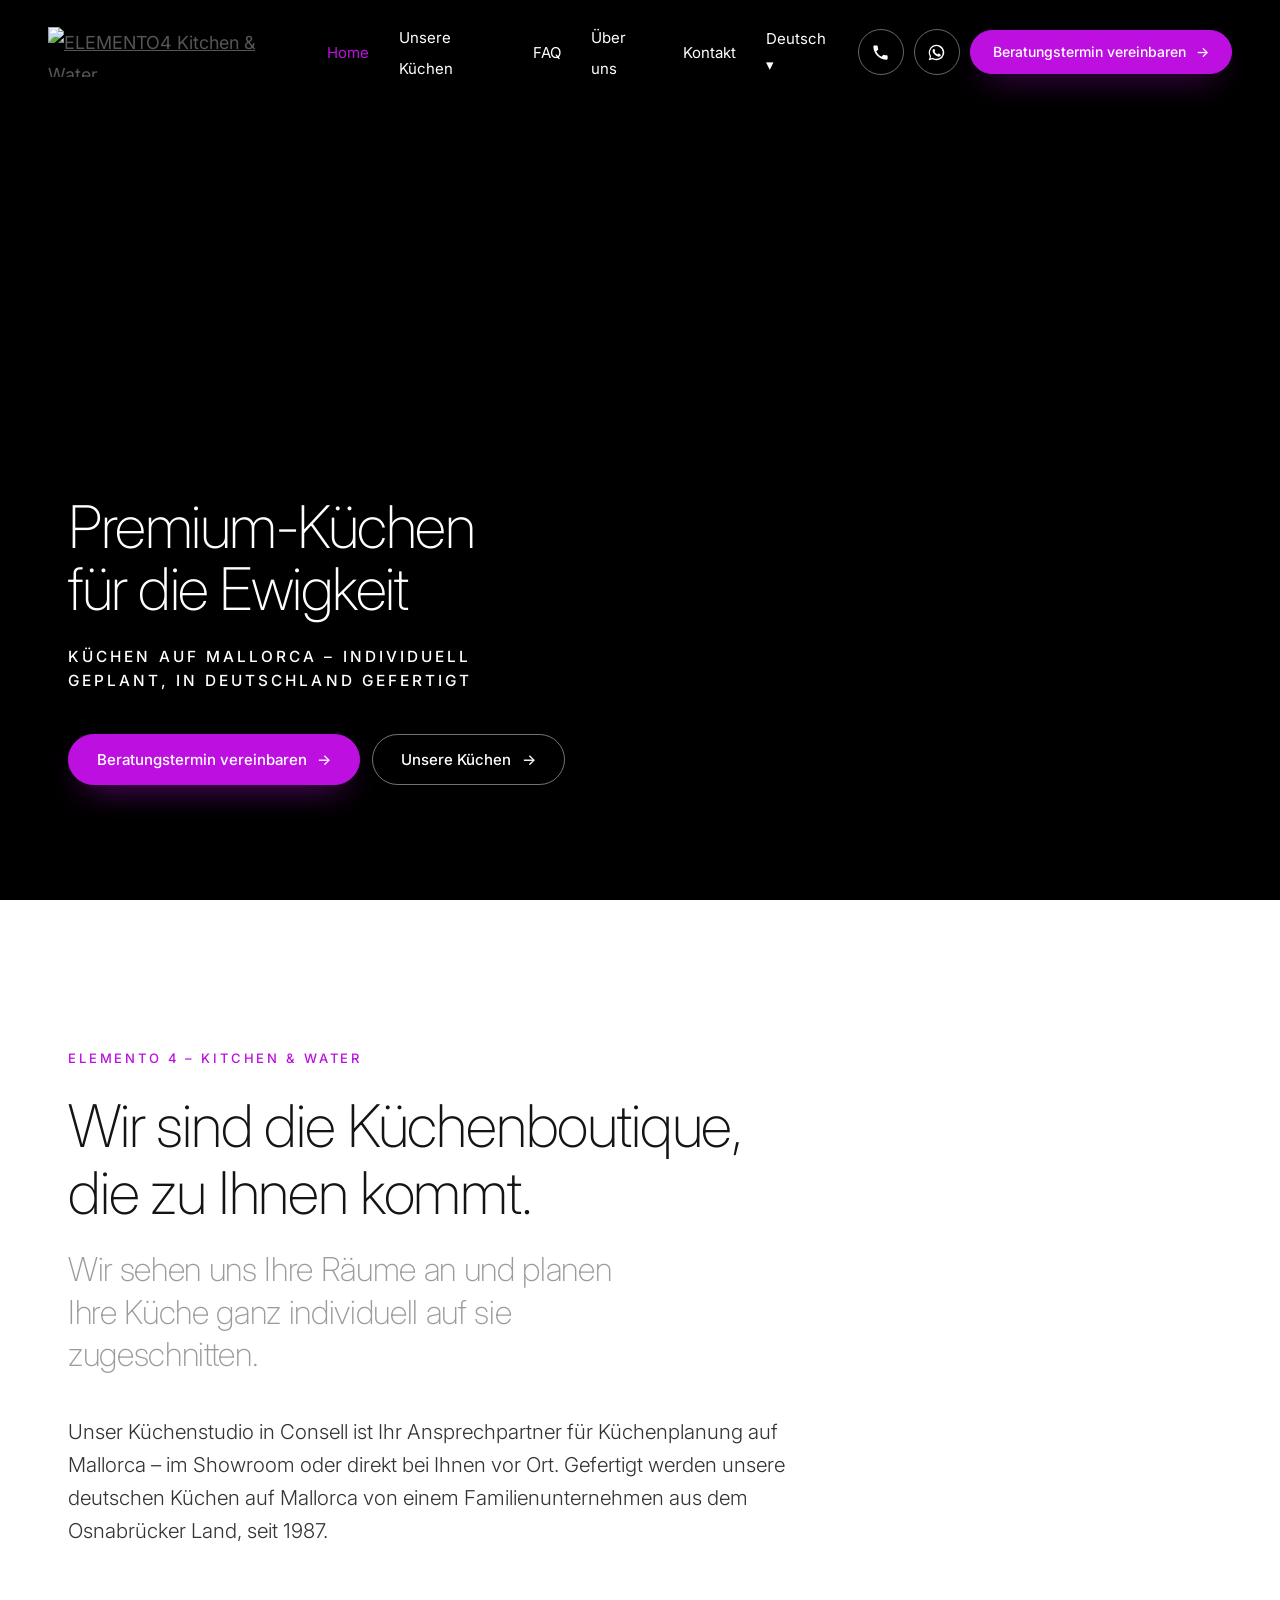
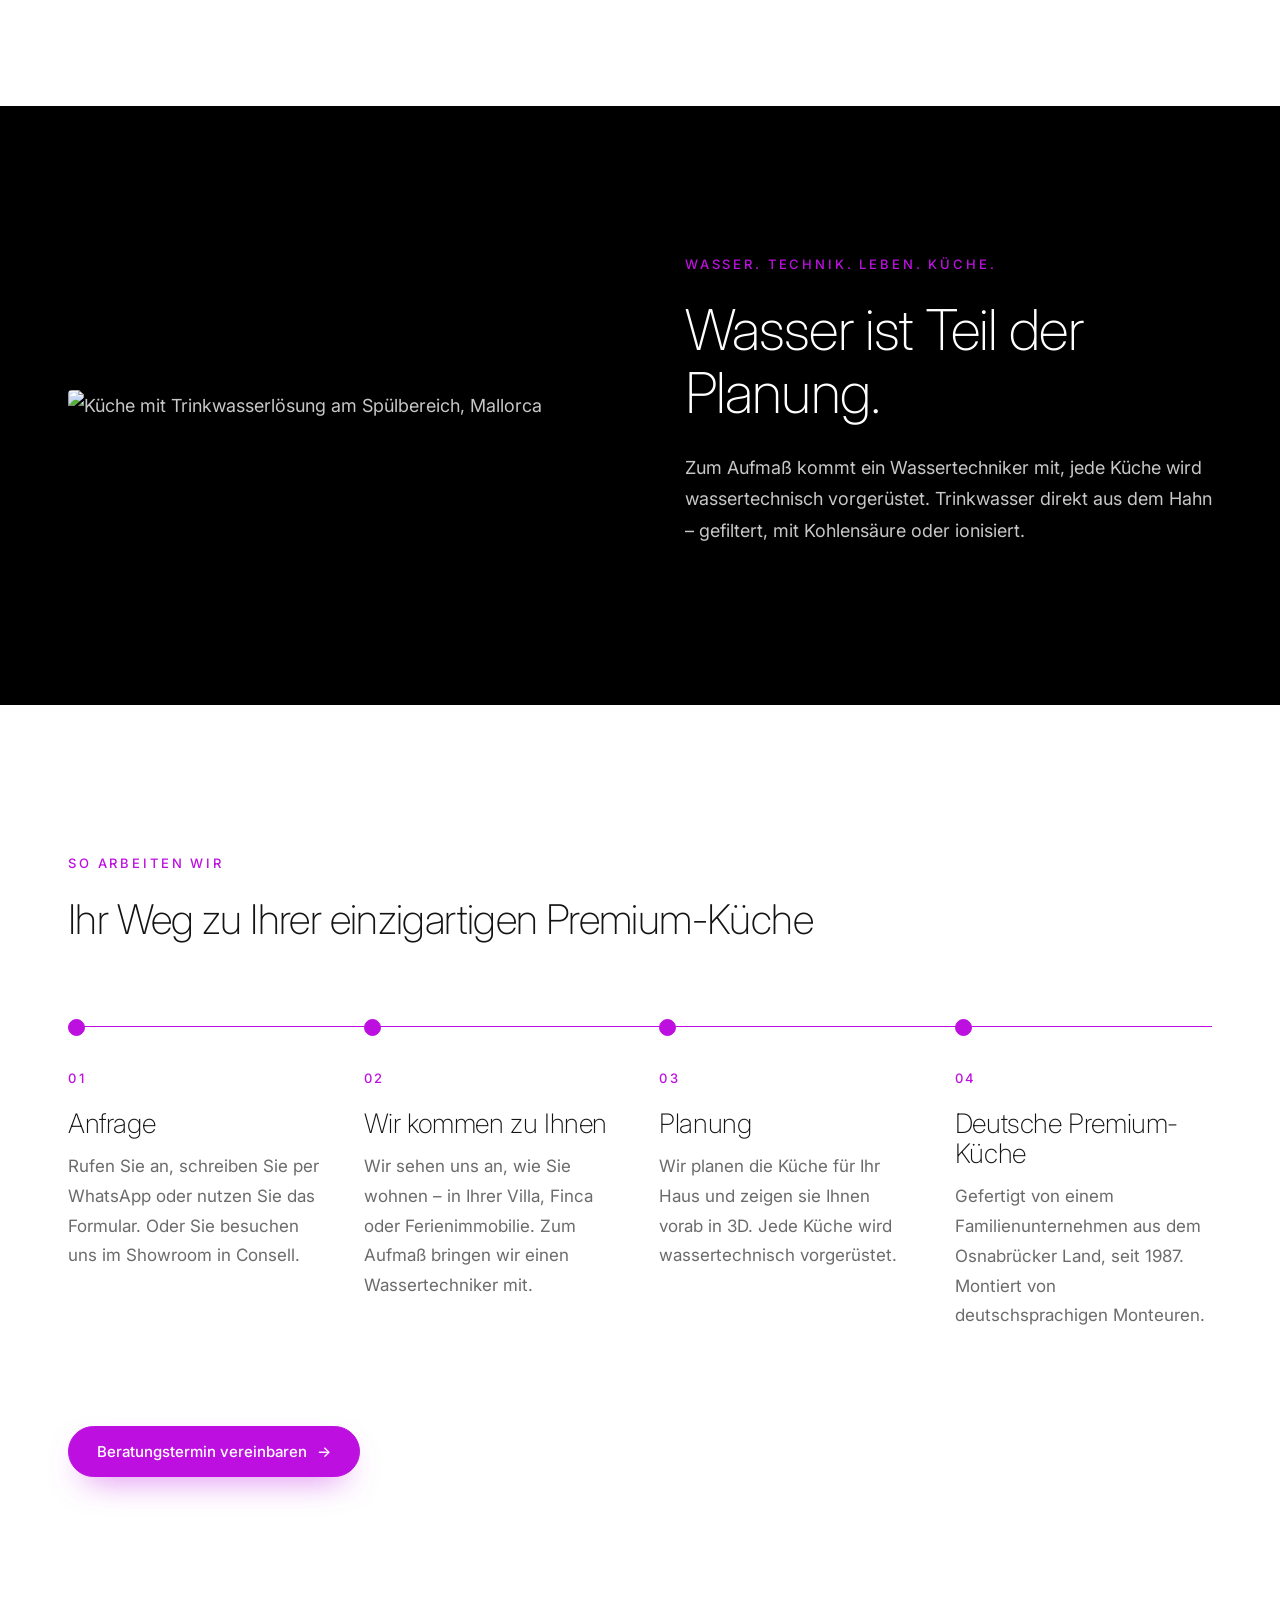
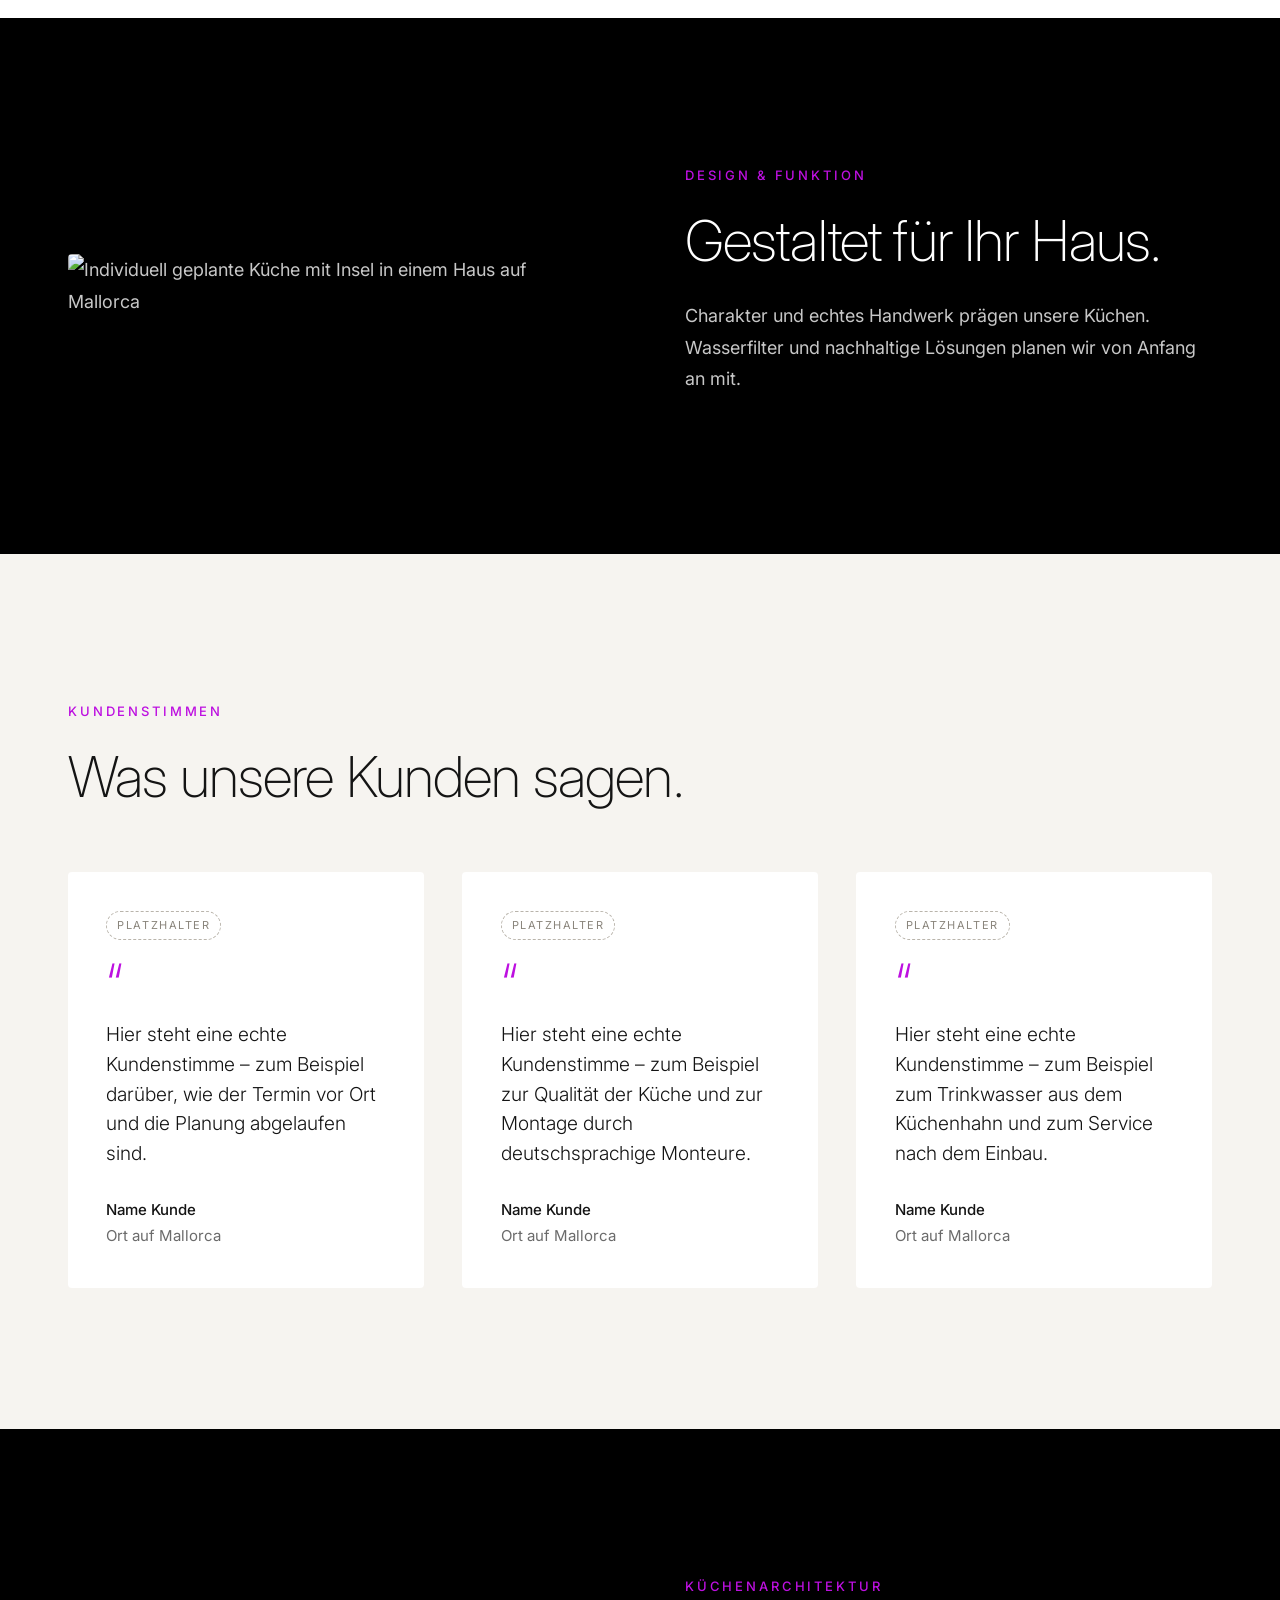
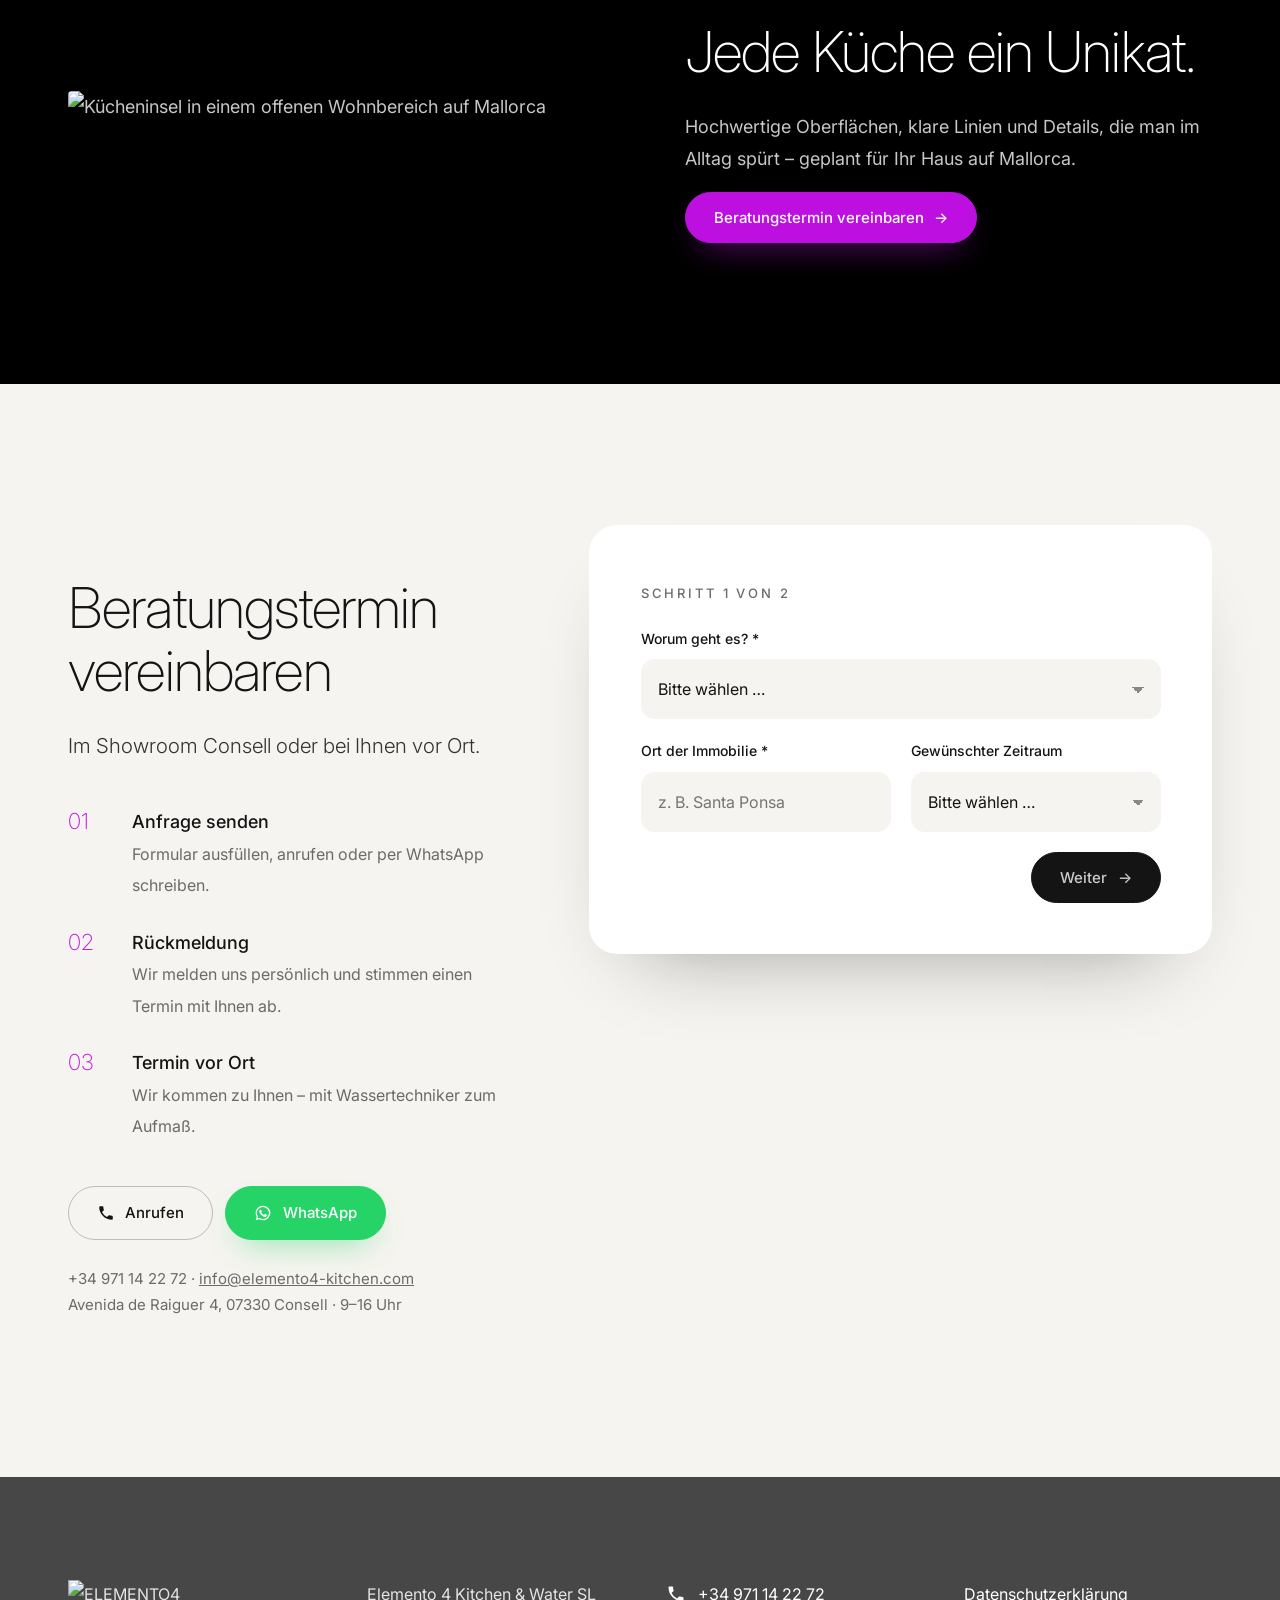
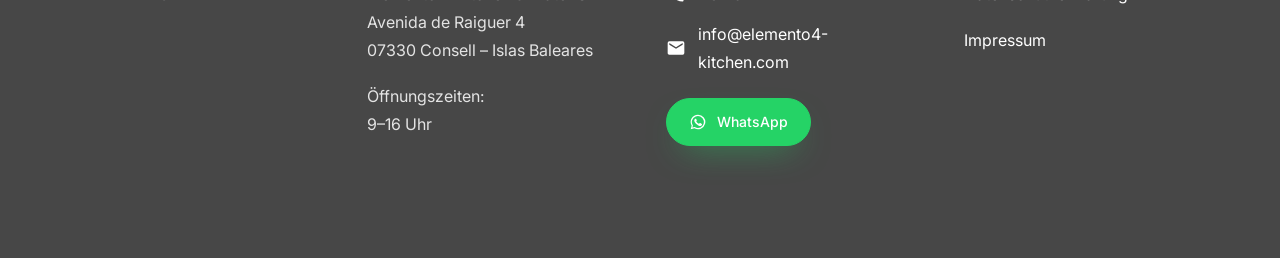
==== commit af0dec0d: "Add files via upload" ====
--- a/index.html
+++ b/index.html
@@ -64,7 +64,7 @@
 </div>
 </div></section>
 <section class="sec dark"><div class="wrap row half">
-<div class="stack"><div class="media"><img src="https://elemento4-kitchen.com/wp-content/uploads/2025/09/csm_40601_13d646ae46.jpg" alt="Küche mit integrierter Wasserstelle in einer Villa auf Mallorca" loading="lazy"></div><div class="media"><img src="https://elemento4-kitchen.com/wp-content/uploads/2025/09/csm_50003_961bc4ba86.jpg" alt="Detail einer individuell geplanten Küche auf Mallorca" loading="lazy"></div><div class="media"><img src="https://elemento4-kitchen.com/wp-content/uploads/2025/09/csm_28500_939ecf2b52.jpg" alt="Kücheninsel in einem offenen Wohnbereich auf Mallorca" loading="lazy"></div></div>
+<div class="media"><img src="https://elemento4-kitchen.com/wp-content/uploads/2025/09/csm_28500_939ecf2b52.jpg" alt="Kücheninsel in einem offenen Wohnbereich auf Mallorca" loading="lazy"></div>
 <div class="txt"><span class="eyebrow">Küchenarchitektur</span><h2>Jede Küche ein Unikat.</h2>
 <p>Hochwertige Oberflächen, klare Linien und Details, die man im Alltag spürt – geplant für Ihr Haus auf Mallorca.</p>
 <div class="btns on-dark" style="margin-top:12px;background:none"><a class="pill " href="kontakt.html#anfrage">Beratungstermin vereinbaren <span class="arrow" aria-hidden="true">→</span></a></div></div>
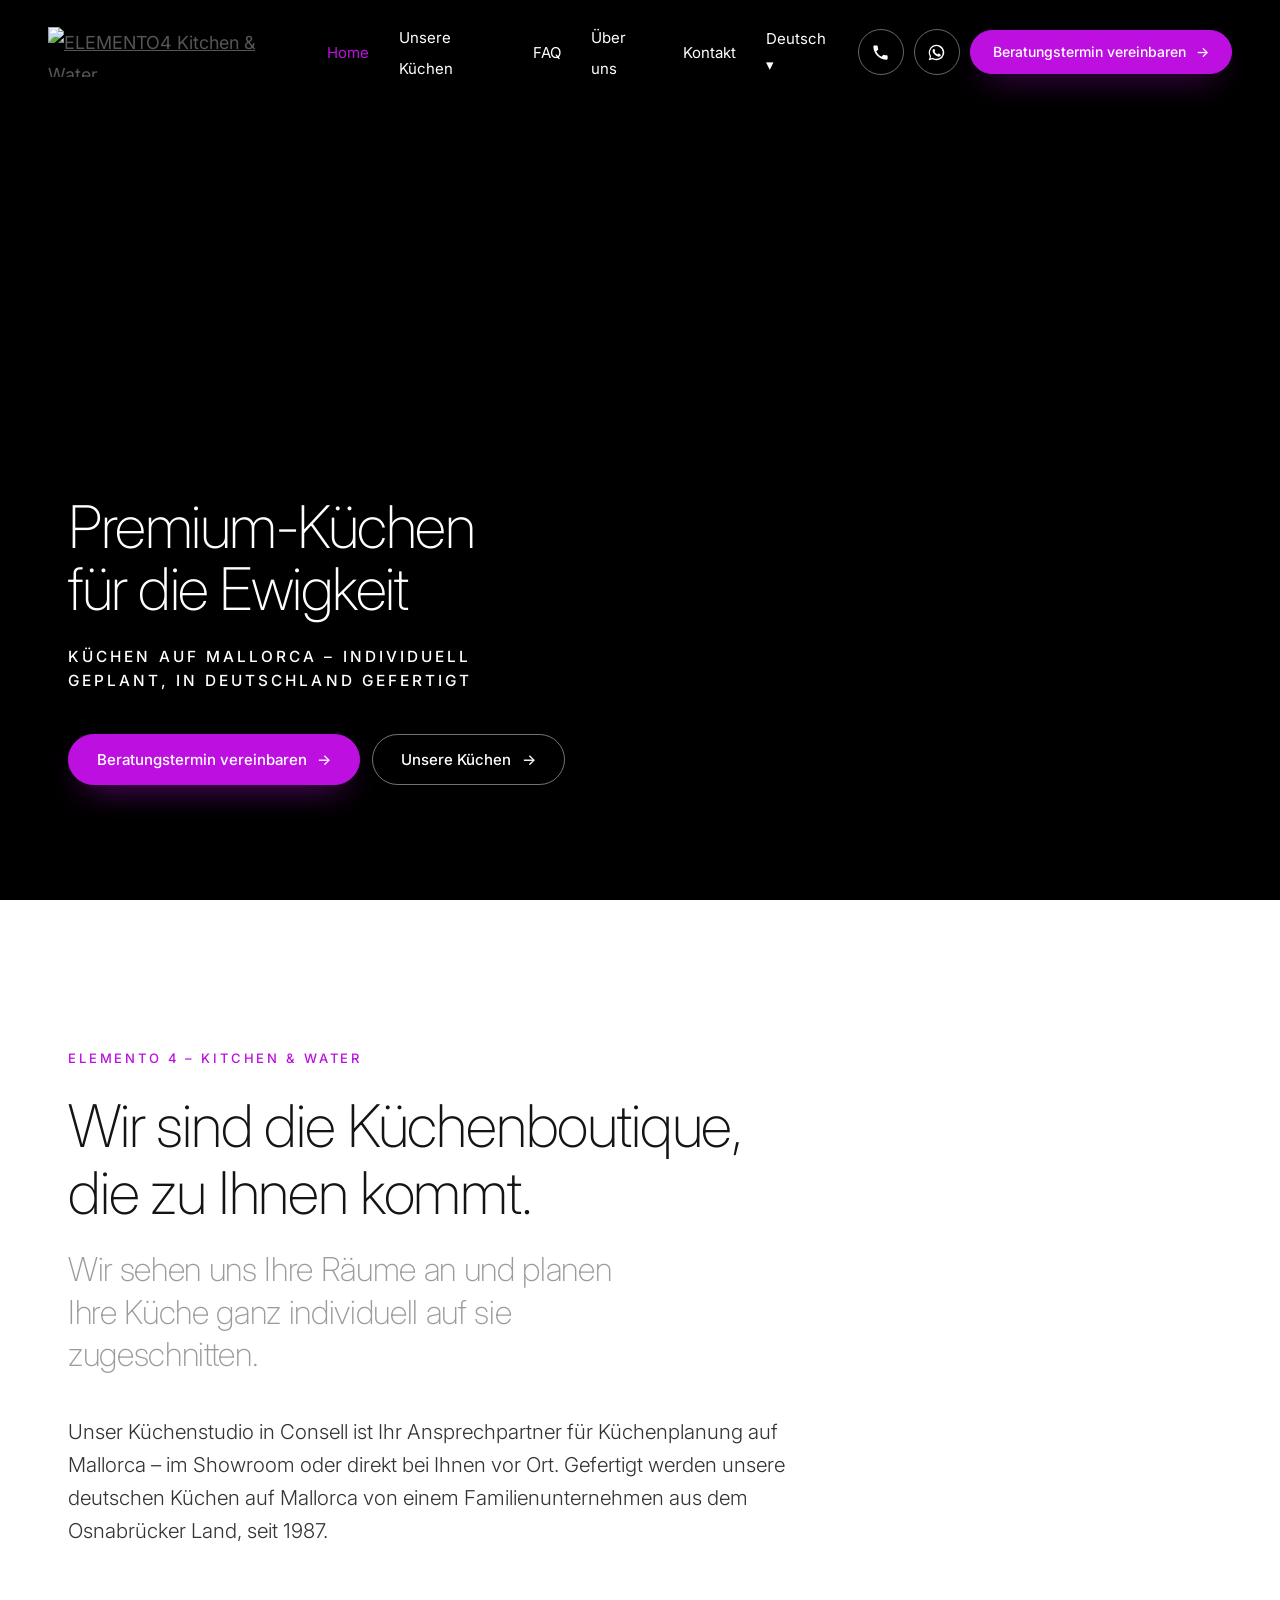
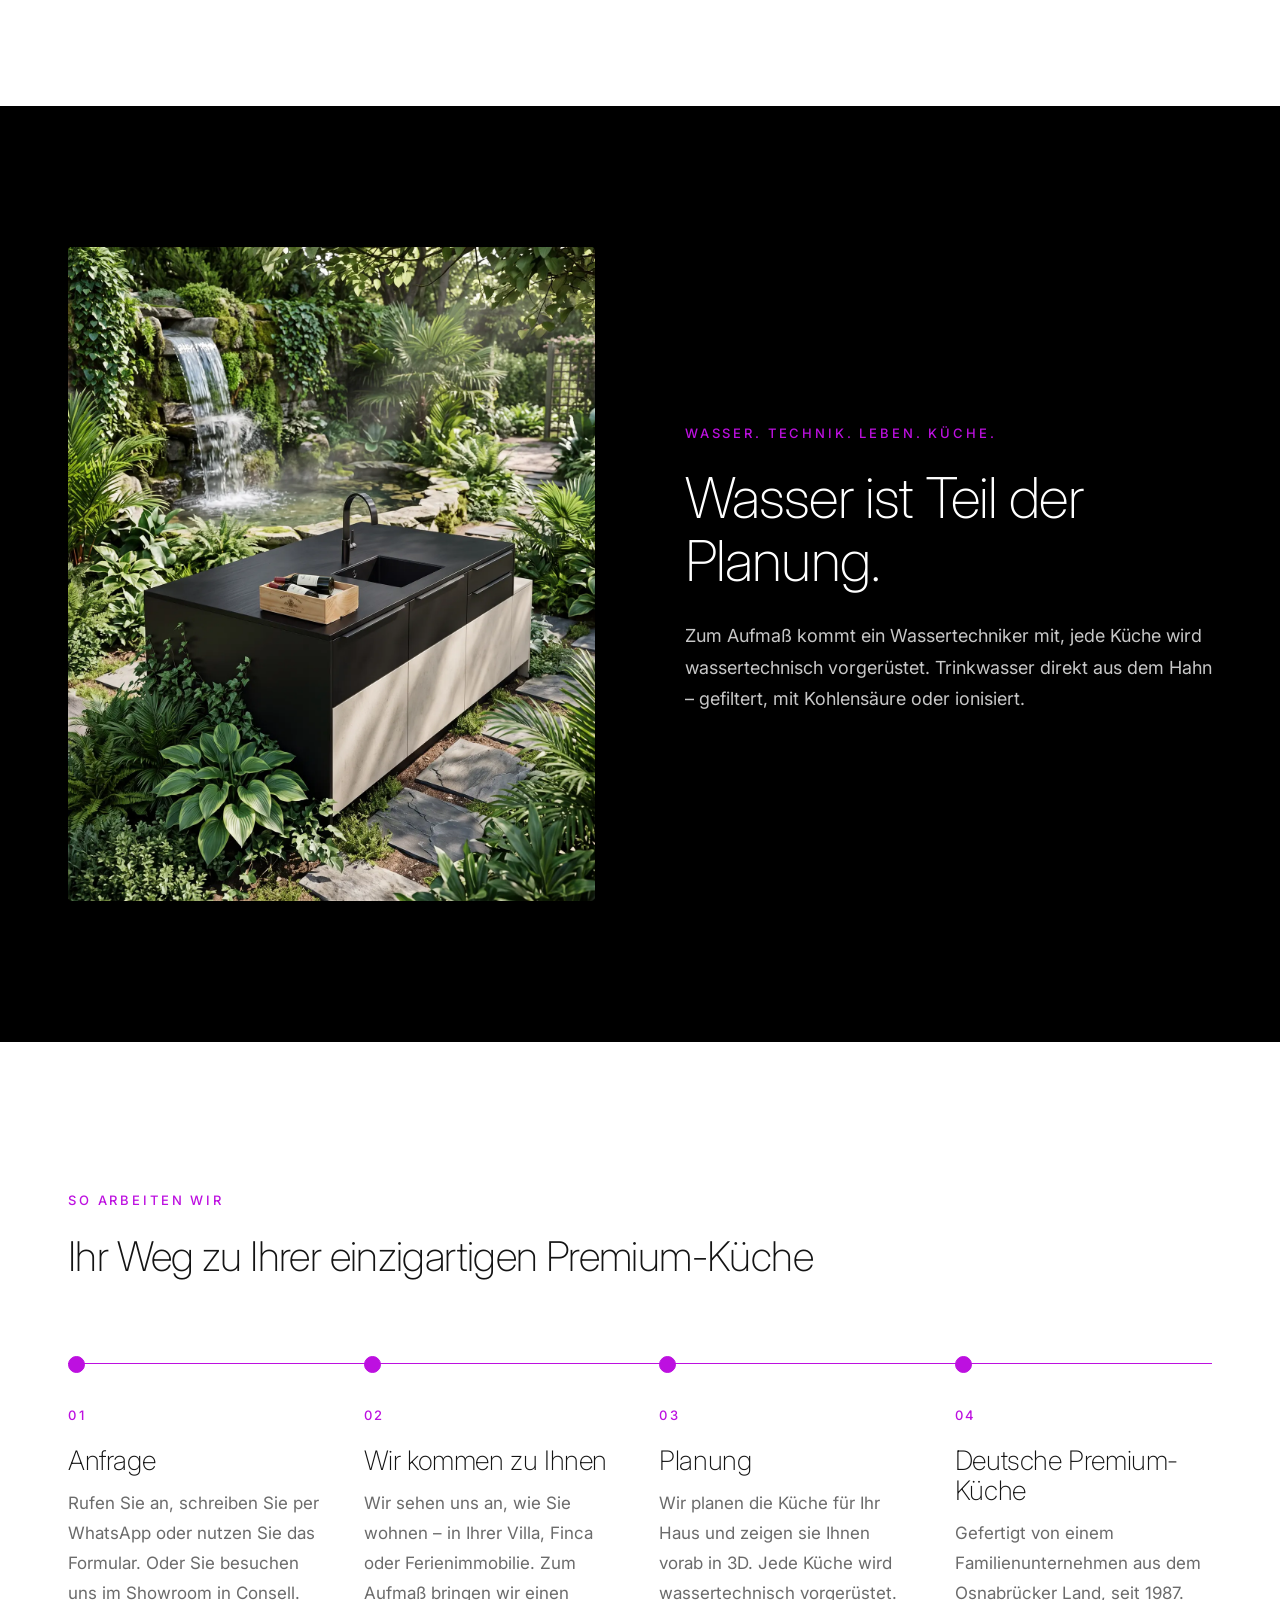
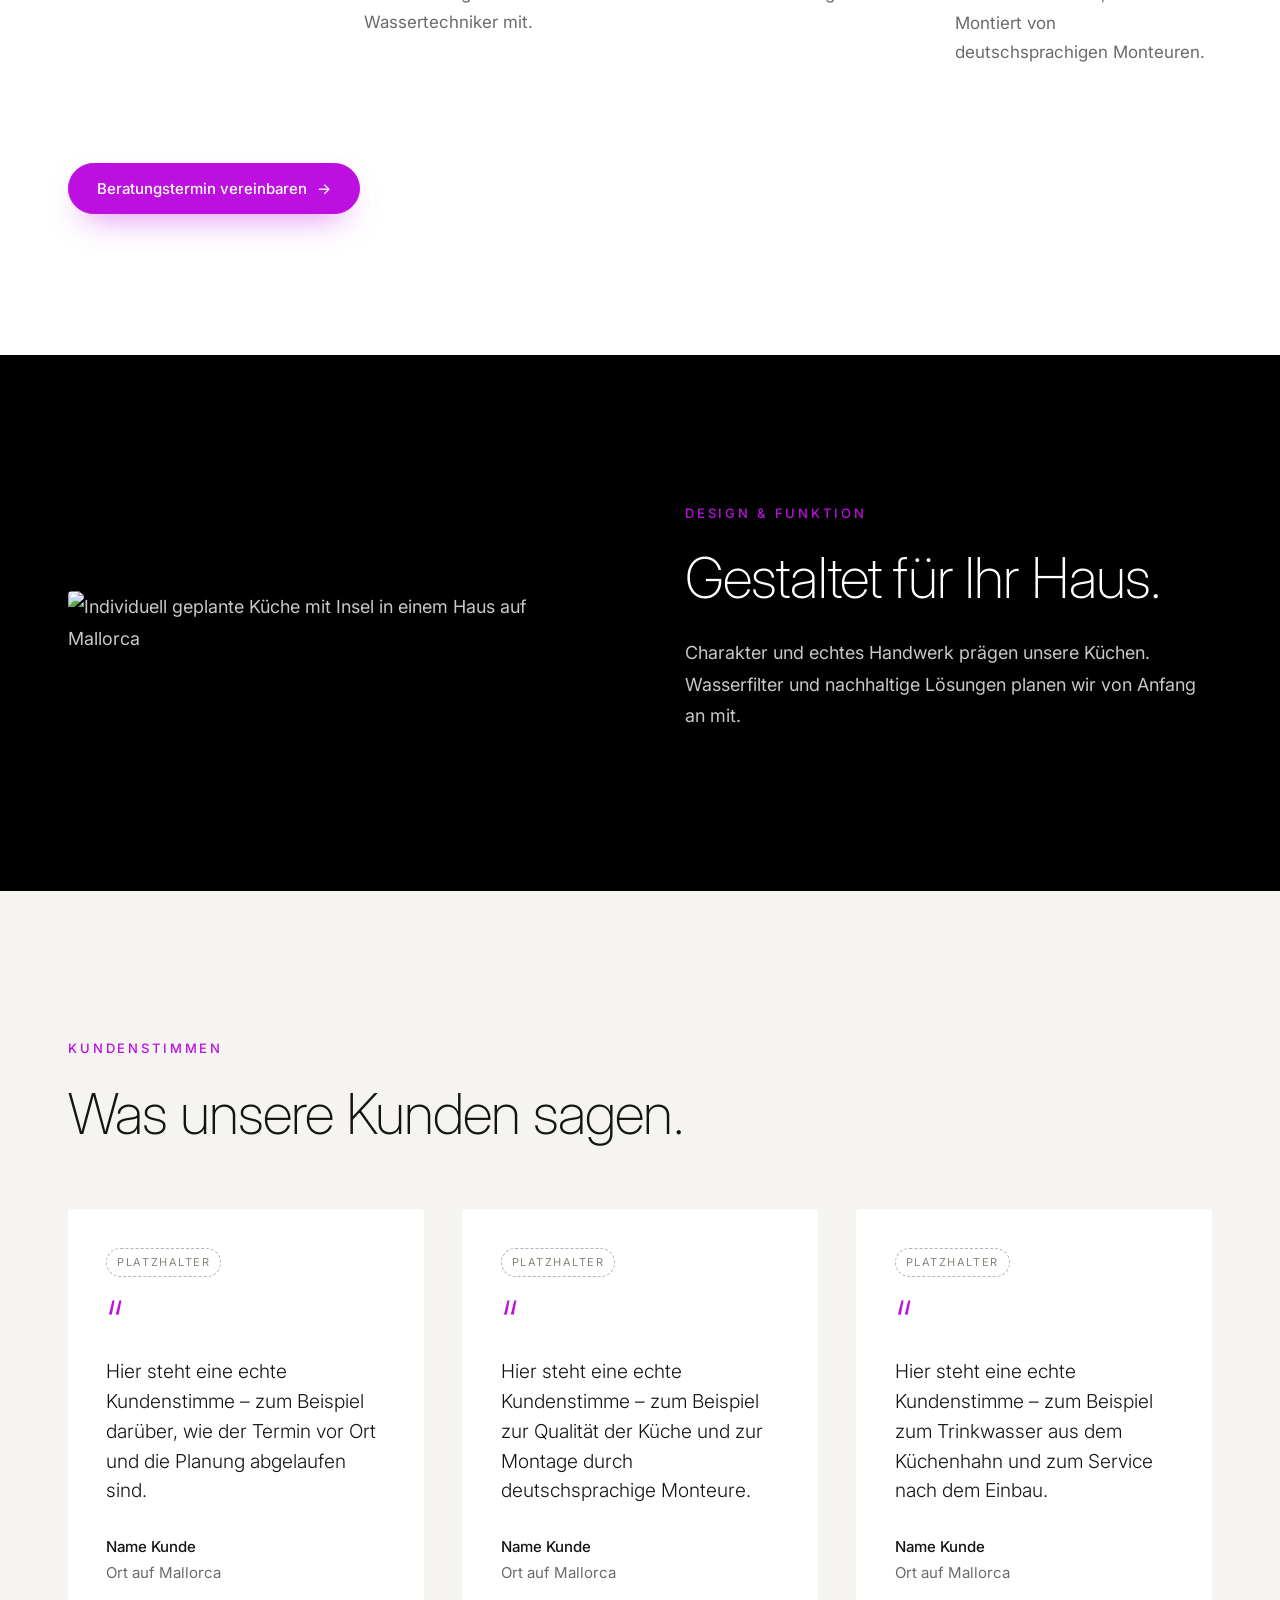
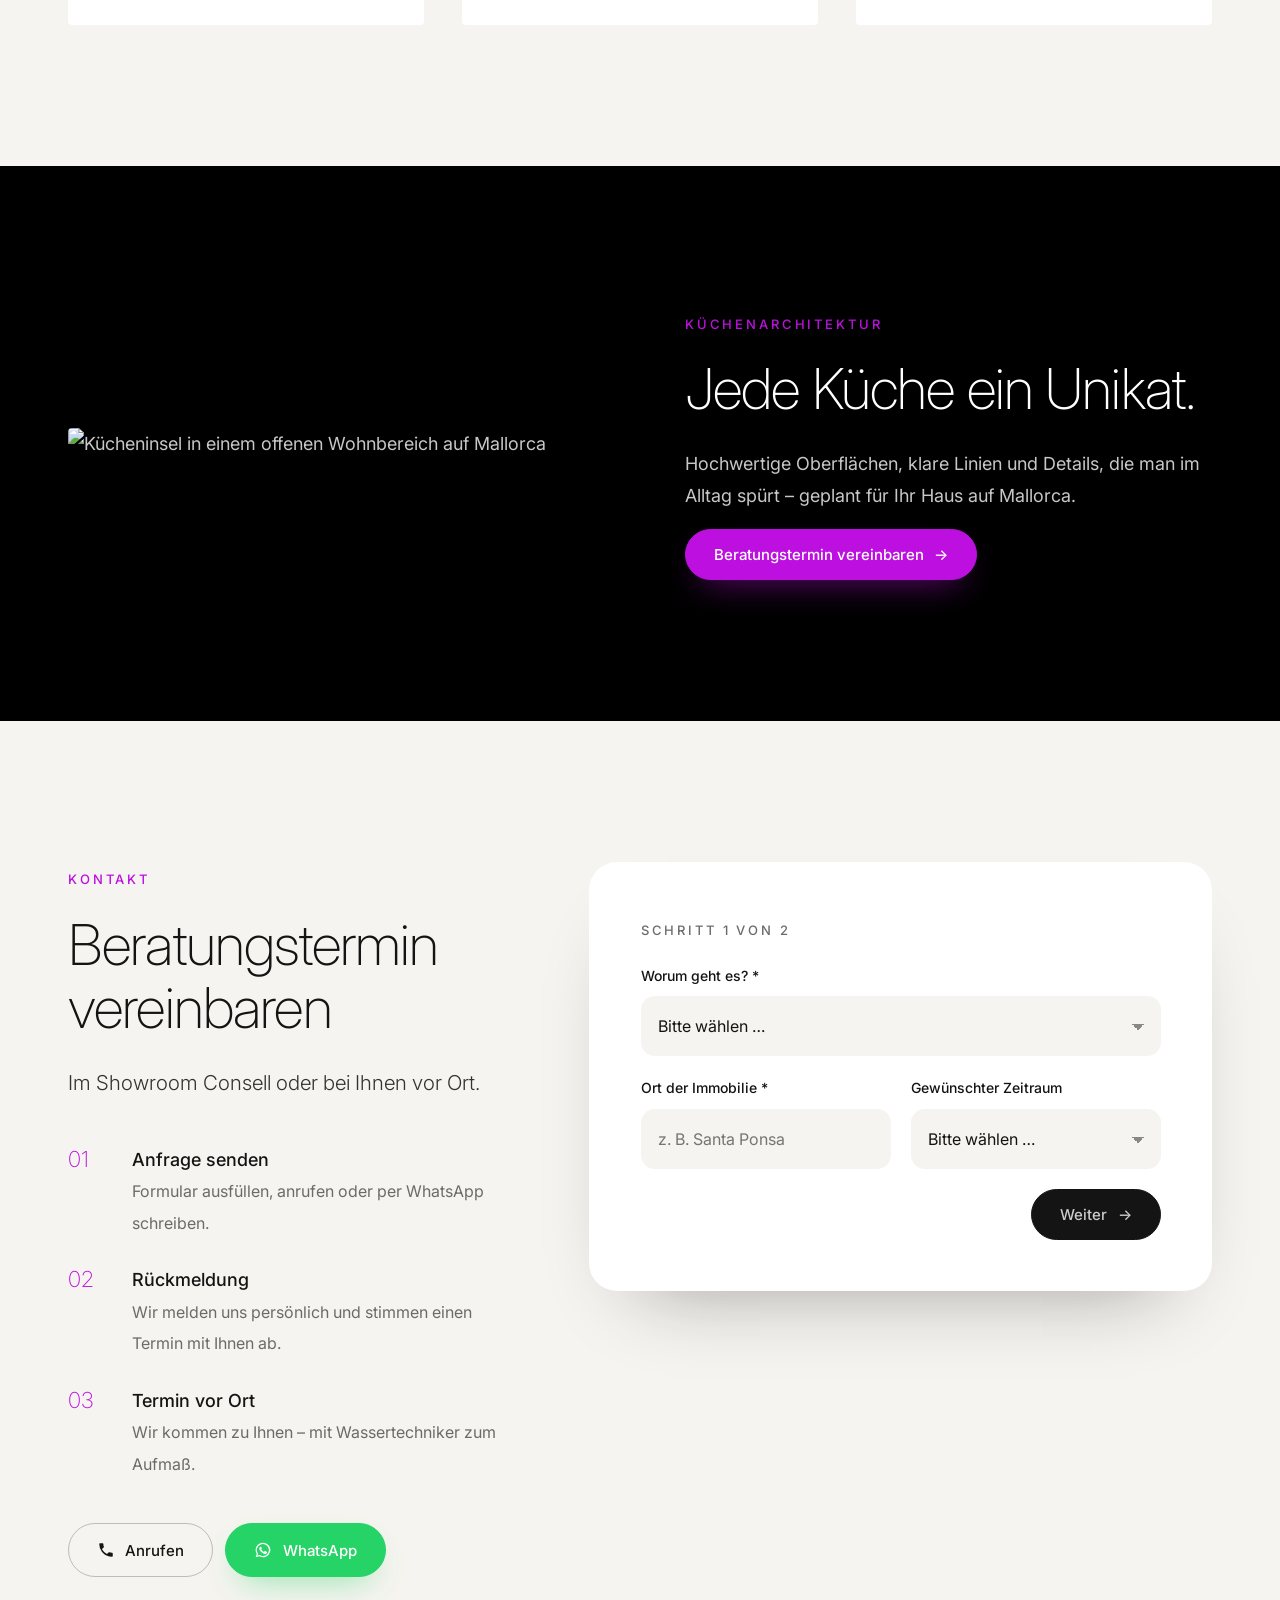
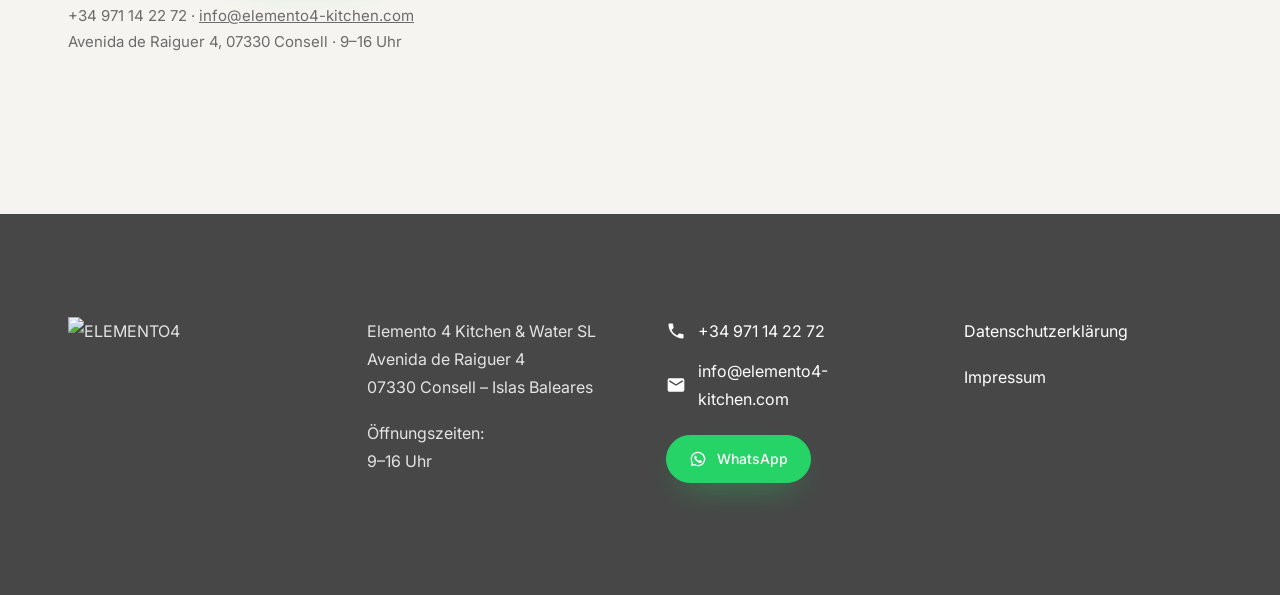
==== commit 90784355: "Add files via upload" ====
--- a/index.html
+++ b/index.html
@@ -34,7 +34,7 @@
 <p class="lead" style="margin-top:40px">Unser Küchenstudio in Consell ist Ihr Ansprechpartner für Küchenplanung auf Mallorca – im Showroom oder direkt bei Ihnen vor Ort. Gefertigt werden unsere deutschen Küchen auf Mallorca von einem Familienunternehmen aus dem Osnabrücker Land, seit 1987.</p>
 </div></section>
 <section class="sec dark"><div class="wrap row half">
-<div class="media"><img src="https://elemento4-kitchen.com/wp-content/uploads/2025/09/csm_40501_f3cbf5588a.jpg" alt="Küche mit Trinkwasserlösung am Spülbereich, Mallorca" loading="lazy"></div>
+<div class="media"><img src="images/kueche-mallorca-outdoor-wasser-stein-01.webp" alt="Outdoor-Küche mit Spüle vor einem Wasserlauf in einem Garten auf Mallorca" width="1400" height="1738" loading="lazy"></div>
 <div class="txt"><span class="eyebrow">Wasser. Technik. Leben. Küche.</span><h2>Wasser ist Teil der Planung.</h2>
 <p>Zum Aufmaß kommt ein Wassertechniker mit, jede Küche wird wassertechnisch vorgerüstet. Trinkwasser direkt aus dem Hahn – gefiltert, mit Kohlensäure oder ionisiert.</p></div>
 </div></section>
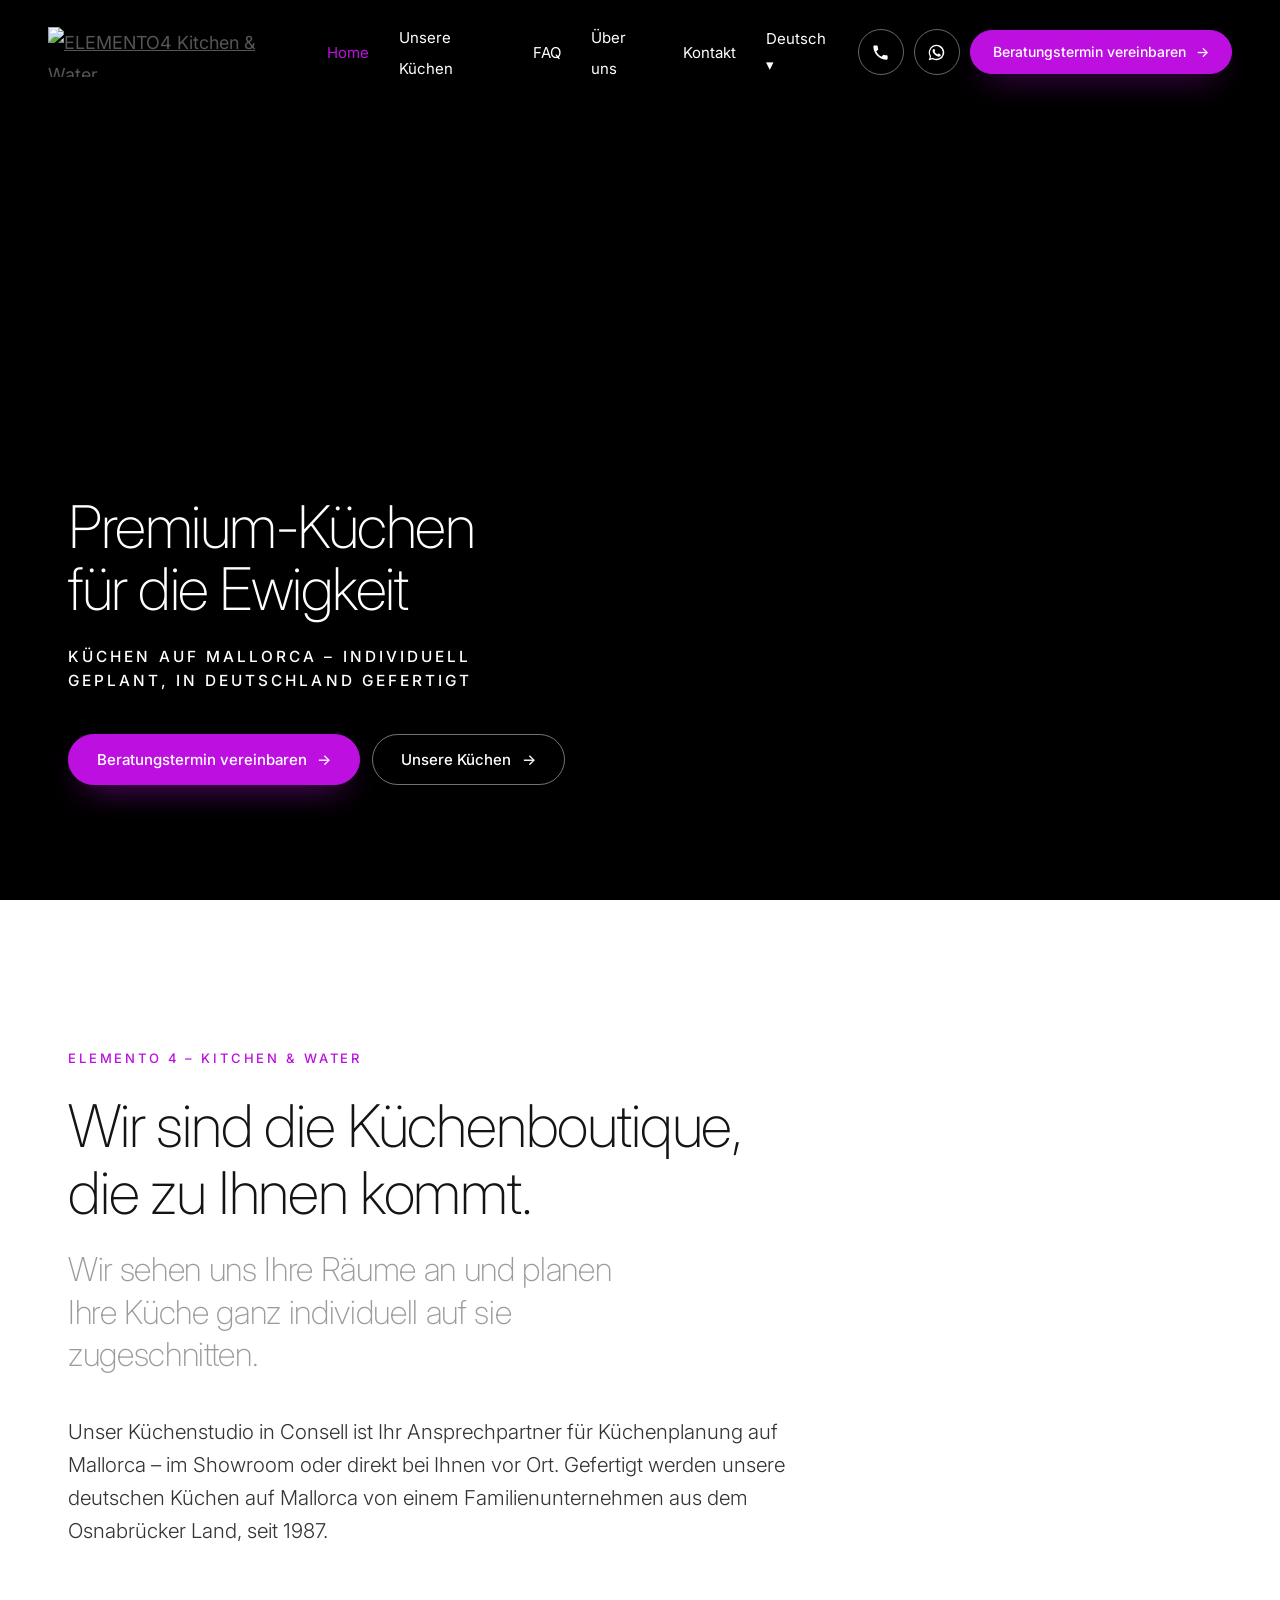
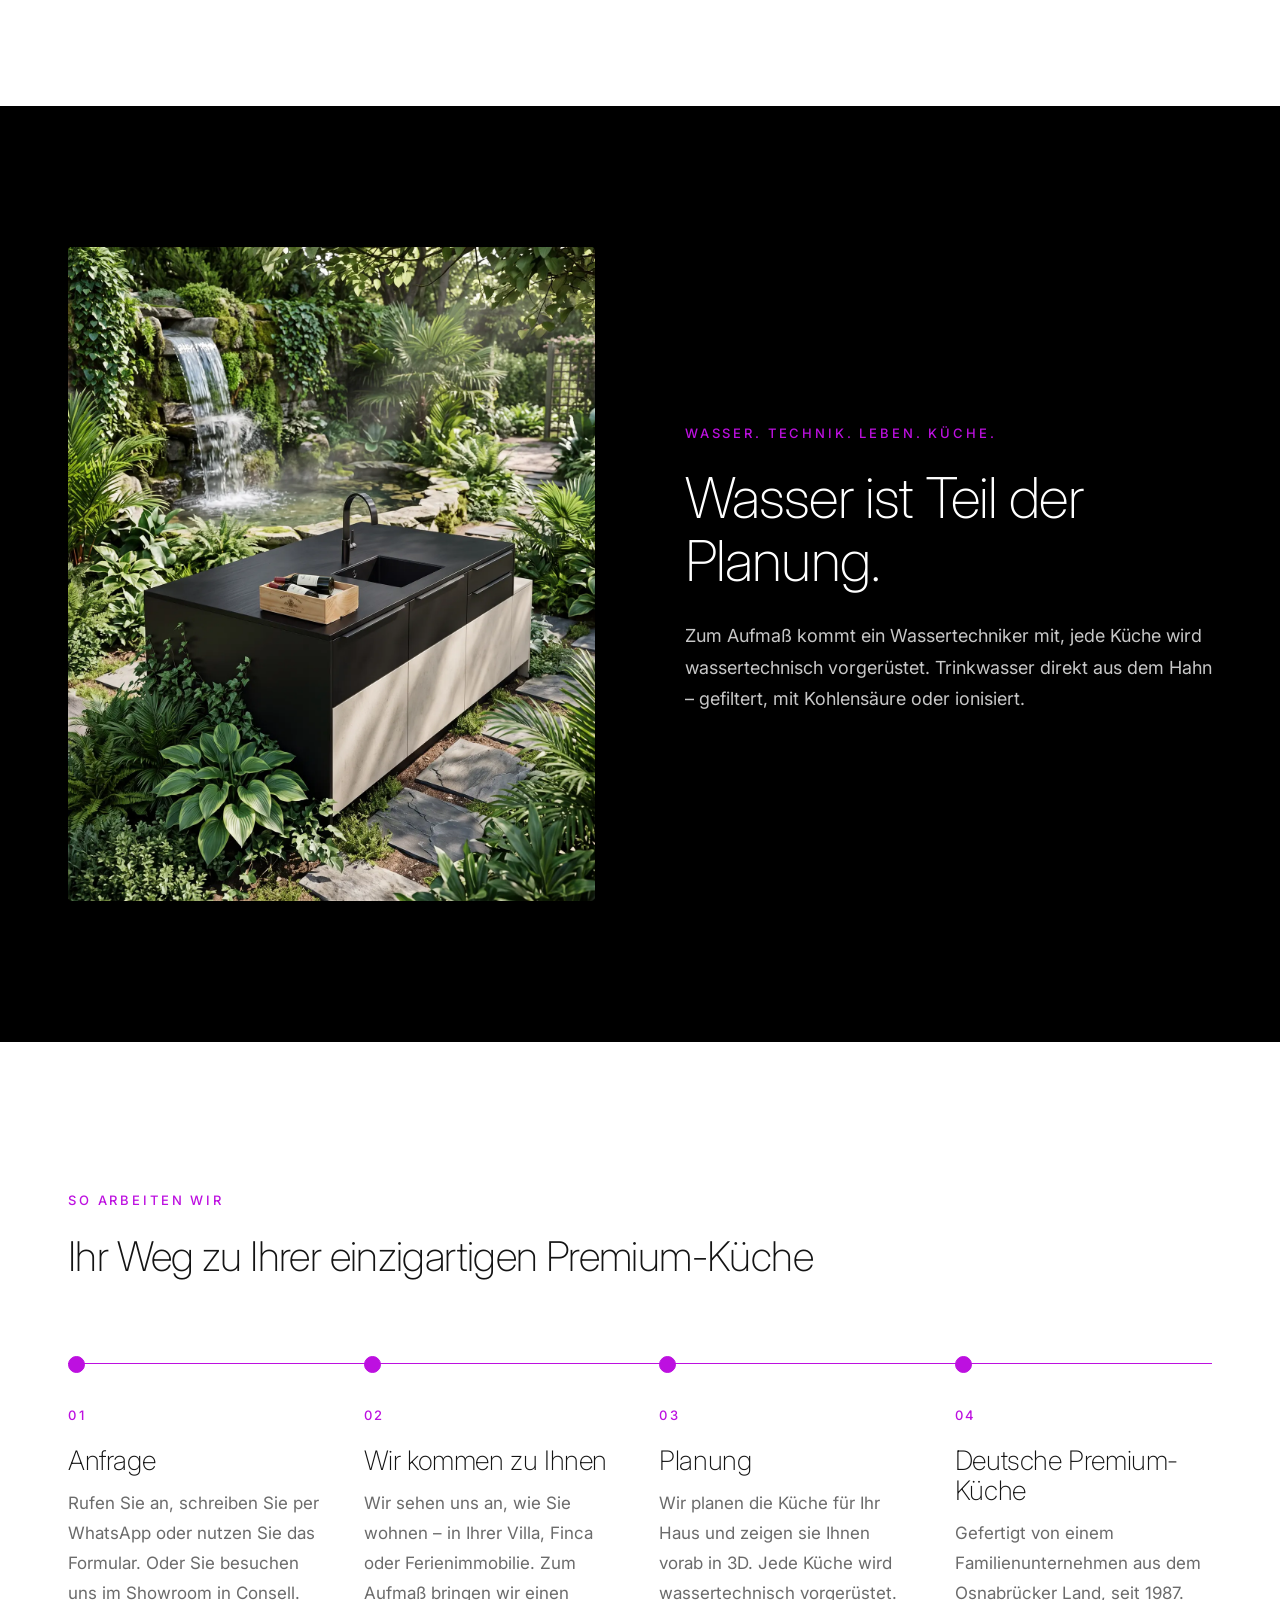
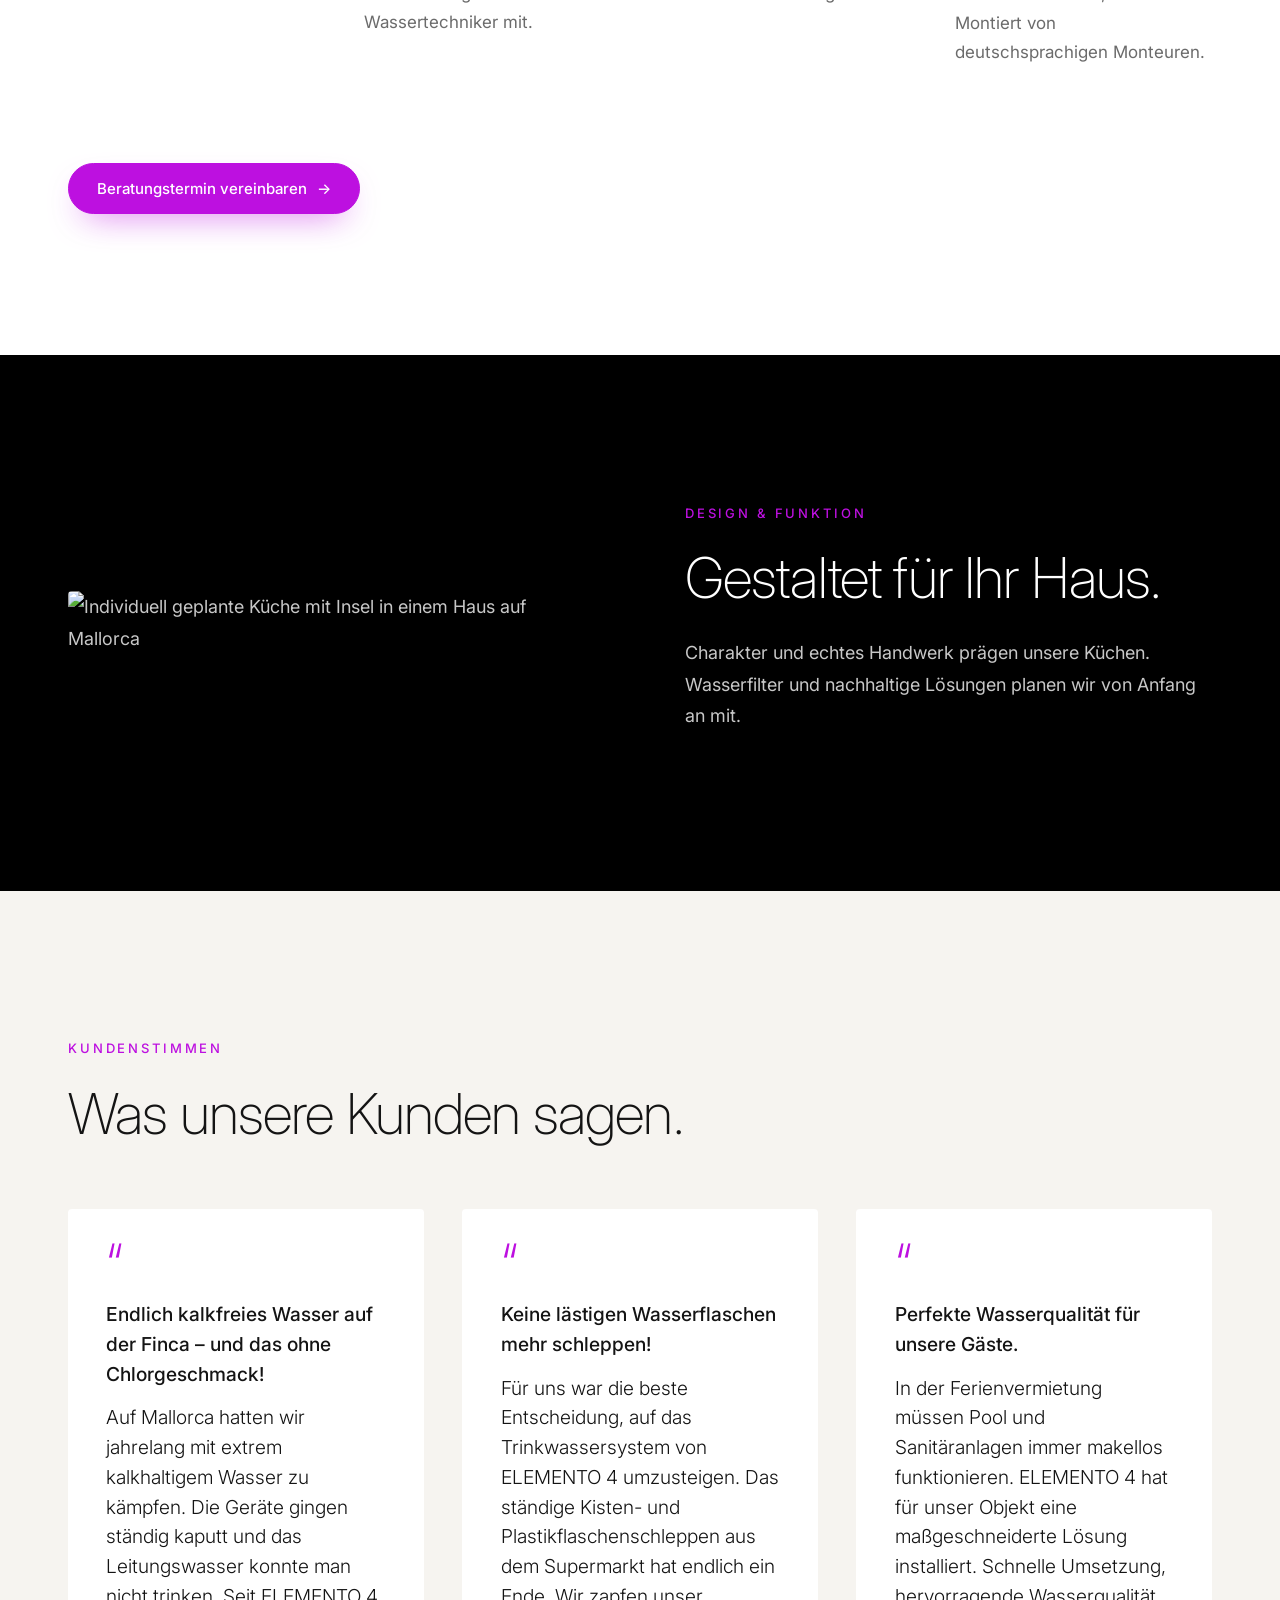
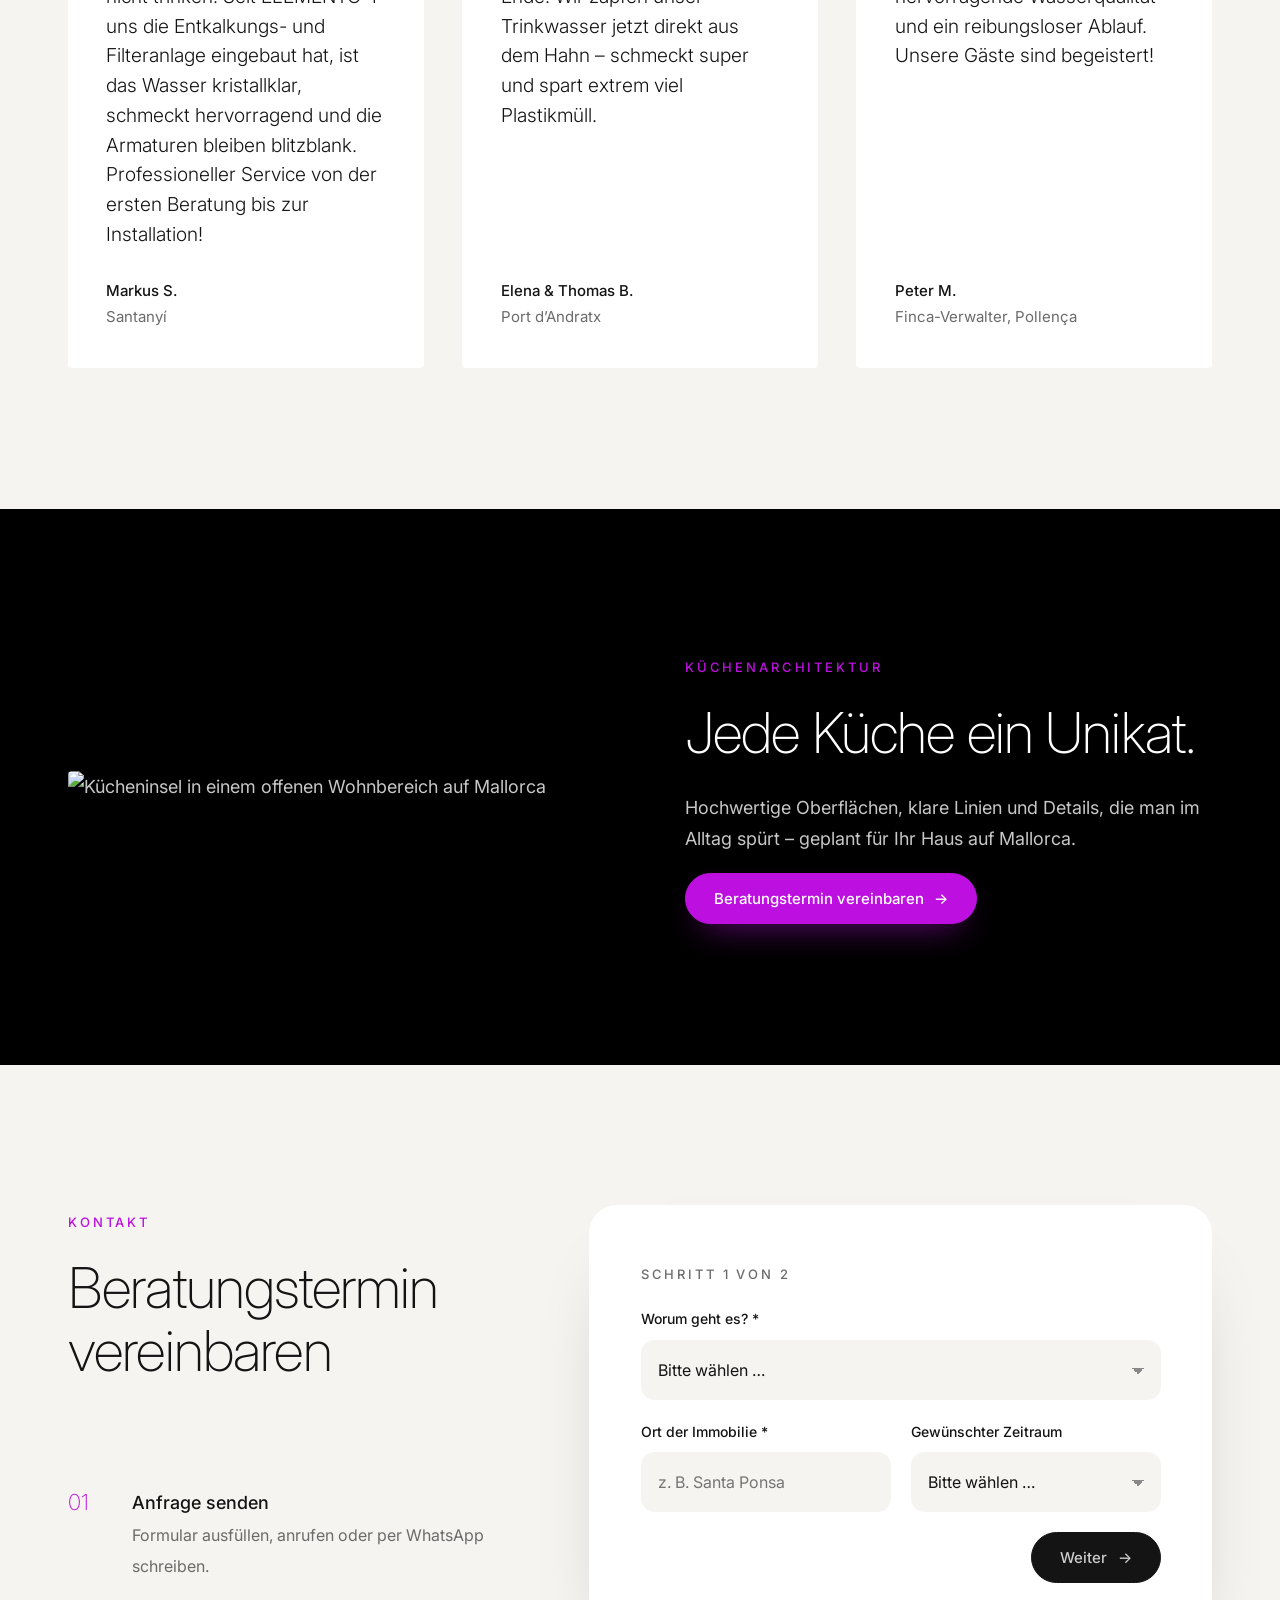
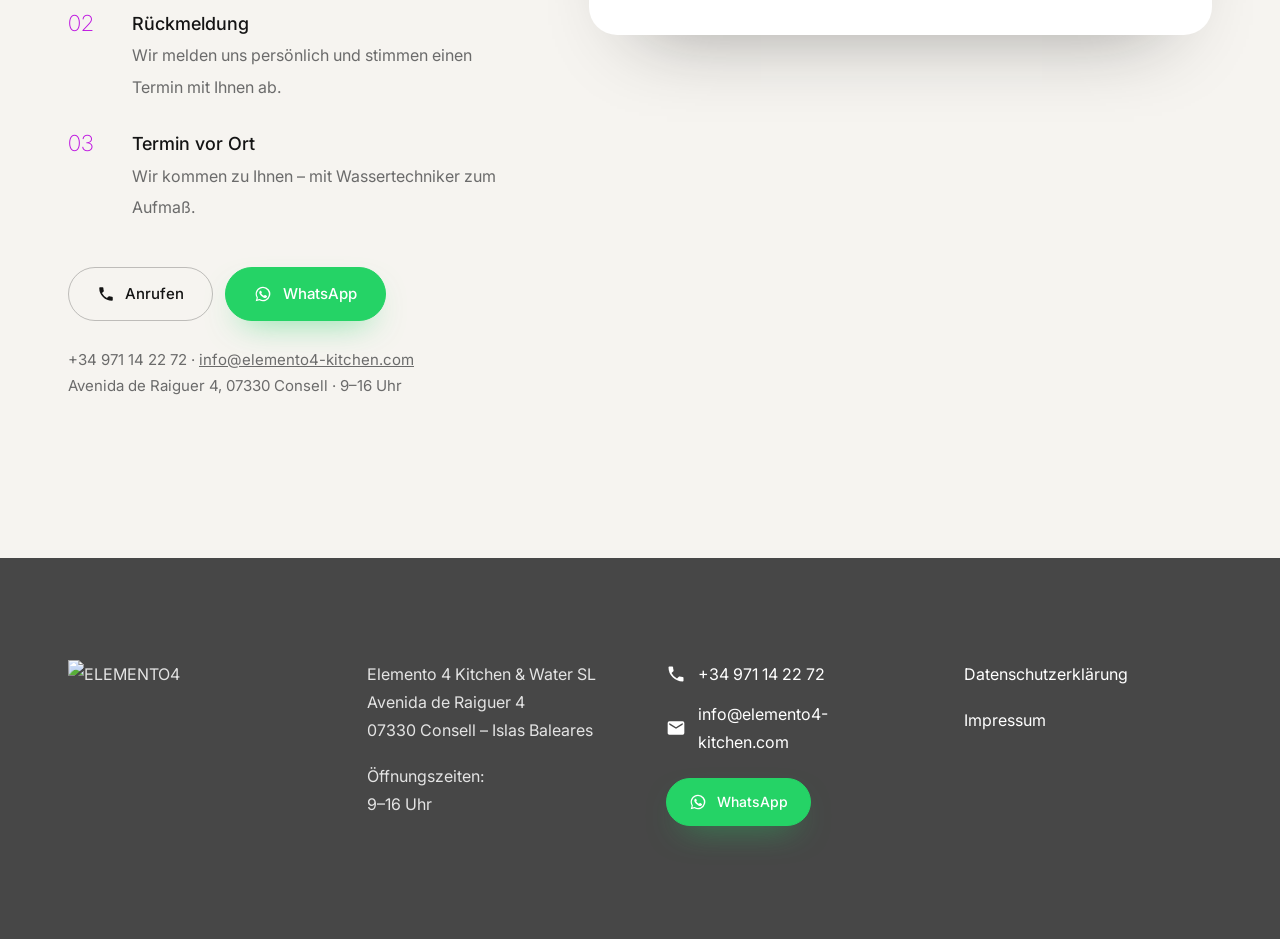
==== commit 8c4871c9: "Add files via upload" ====
--- a/index.html
+++ b/index.html
@@ -58,9 +58,9 @@
 <span class="eyebrow">Kundenstimmen</span>
 <h2>Was unsere Kunden sagen.</h2>
 <div class="quotes">
-<figure class="quote"><span class="tag">Platzhalter</span><blockquote>Hier steht eine echte Kundenstimme – zum Beispiel darüber, wie der Termin vor Ort und die Planung abgelaufen sind.</blockquote><figcaption class="who"><b>Name Kunde</b>Ort auf Mallorca</figcaption></figure>
-<figure class="quote"><span class="tag">Platzhalter</span><blockquote>Hier steht eine echte Kundenstimme – zum Beispiel zur Qualität der Küche und zur Montage durch deutschsprachige Monteure.</blockquote><figcaption class="who"><b>Name Kunde</b>Ort auf Mallorca</figcaption></figure>
-<figure class="quote"><span class="tag">Platzhalter</span><blockquote>Hier steht eine echte Kundenstimme – zum Beispiel zum Trinkwasser aus dem Küchenhahn und zum Service nach dem Einbau.</blockquote><figcaption class="who"><b>Name Kunde</b>Ort auf Mallorca</figcaption></figure>
+<figure class="quote"><blockquote><strong style="display:block;font-weight:500;margin-bottom:14px">Endlich kalkfreies Wasser auf der Finca – und das ohne Chlorgeschmack!</strong>Auf Mallorca hatten wir jahrelang mit extrem kalkhaltigem Wasser zu kämpfen. Die Geräte gingen ständig kaputt und das Leitungswasser konnte man nicht trinken. Seit ELEMENTO 4 uns die Entkalkungs- und Filteranlage eingebaut hat, ist das Wasser kristallklar, schmeckt hervorragend und die Armaturen bleiben blitzblank. Professioneller Service von der ersten Beratung bis zur Installation!</blockquote><figcaption class="who"><b>Markus S.</b>Santanyí</figcaption></figure>
+<figure class="quote"><blockquote><strong style="display:block;font-weight:500;margin-bottom:14px">Keine lästigen Wasserflaschen mehr schleppen!</strong>Für uns war die beste Entscheidung, auf das Trinkwassersystem von ELEMENTO 4 umzusteigen. Das ständige Kisten- und Plastikflaschenschleppen aus dem Supermarkt hat endlich ein Ende. Wir zapfen unser Trinkwasser jetzt direkt aus dem Hahn – schmeckt super und spart extrem viel Plastikmüll.</blockquote><figcaption class="who"><b>Elena &amp; Thomas B.</b>Port d’Andratx</figcaption></figure>
+<figure class="quote"><blockquote><strong style="display:block;font-weight:500;margin-bottom:14px">Perfekte Wasserqualität für unsere Gäste.</strong>In der Ferienvermietung müssen Pool und Sanitäranlagen immer makellos funktionieren. ELEMENTO 4 hat für unser Objekt eine maßgeschneiderte Lösung installiert. Schnelle Umsetzung, hervorragende Wasserqualität und ein reibungsloser Ablauf. Unsere Gäste sind begeistert!</blockquote><figcaption class="who"><b>Peter M.</b>Finca-Verwalter, Pollença</figcaption></figure>
 </div>
 </div></section>
 <section class="sec dark"><div class="wrap row half">
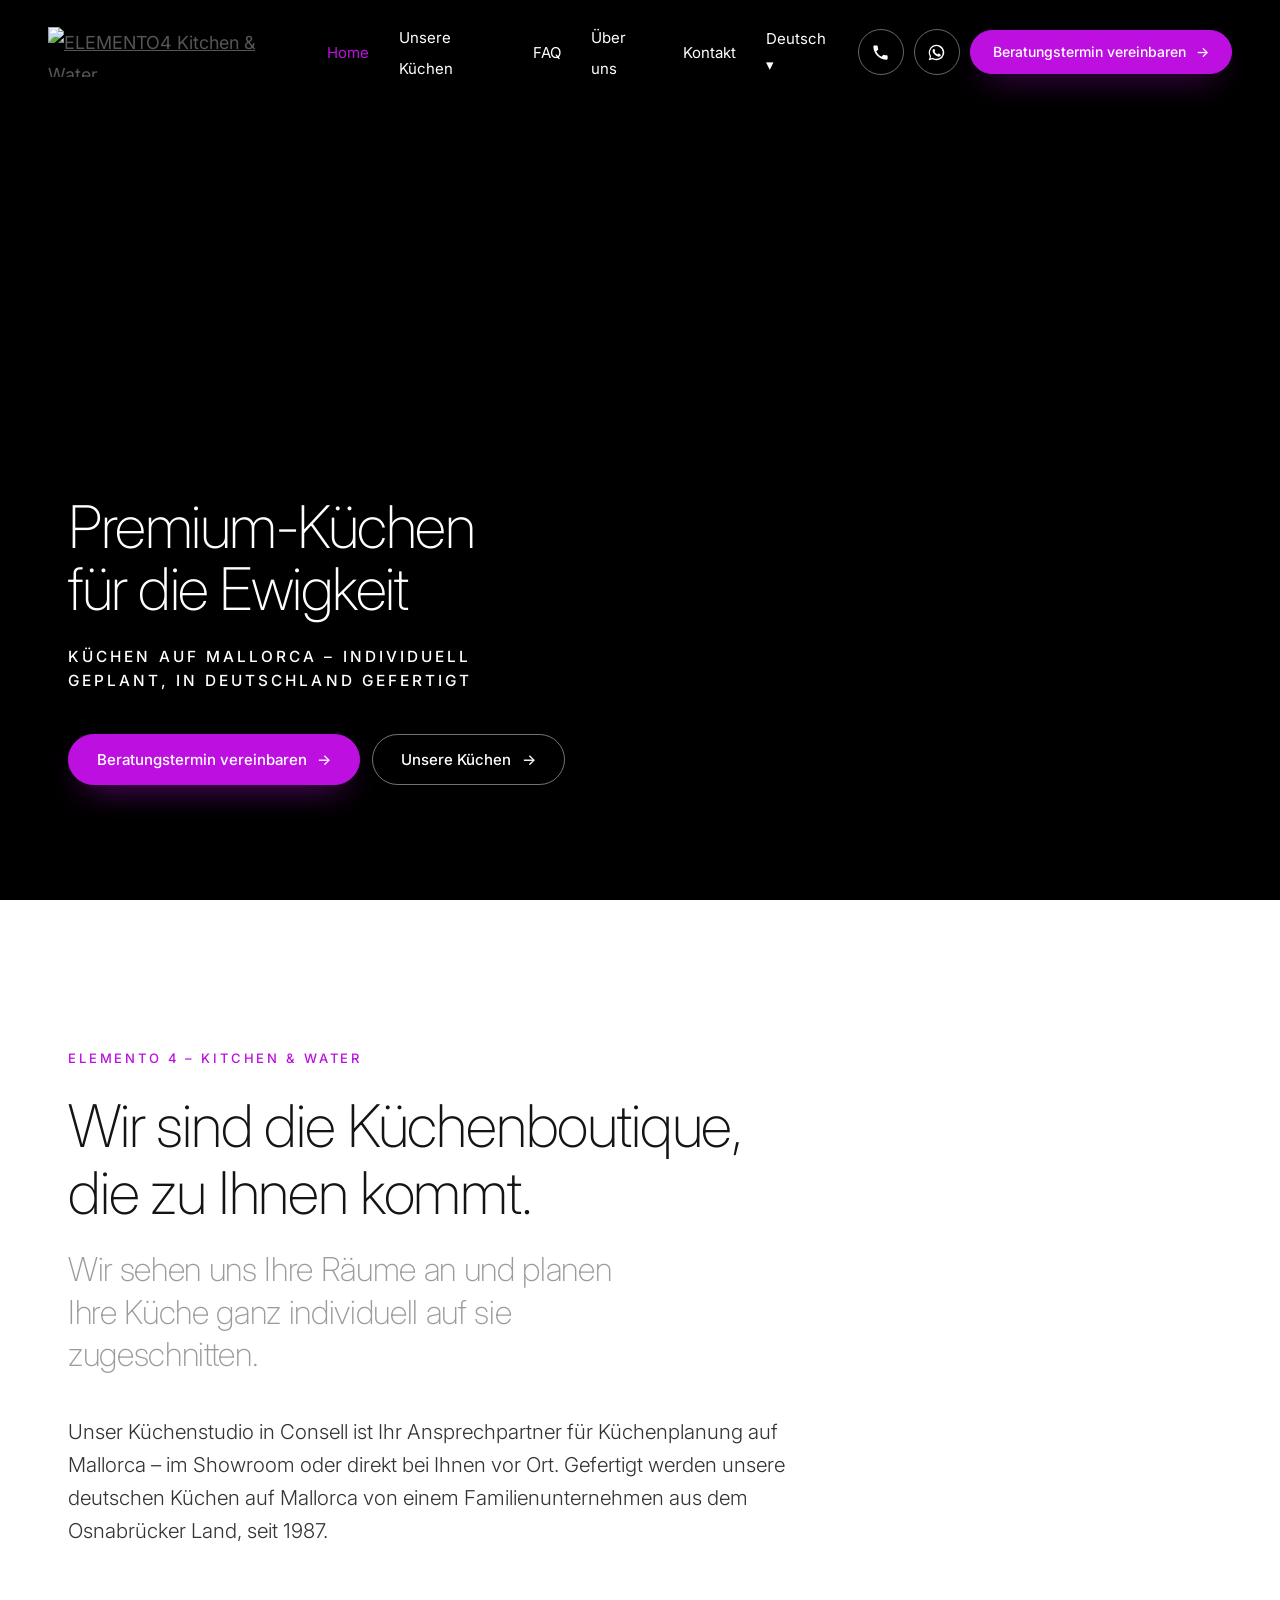
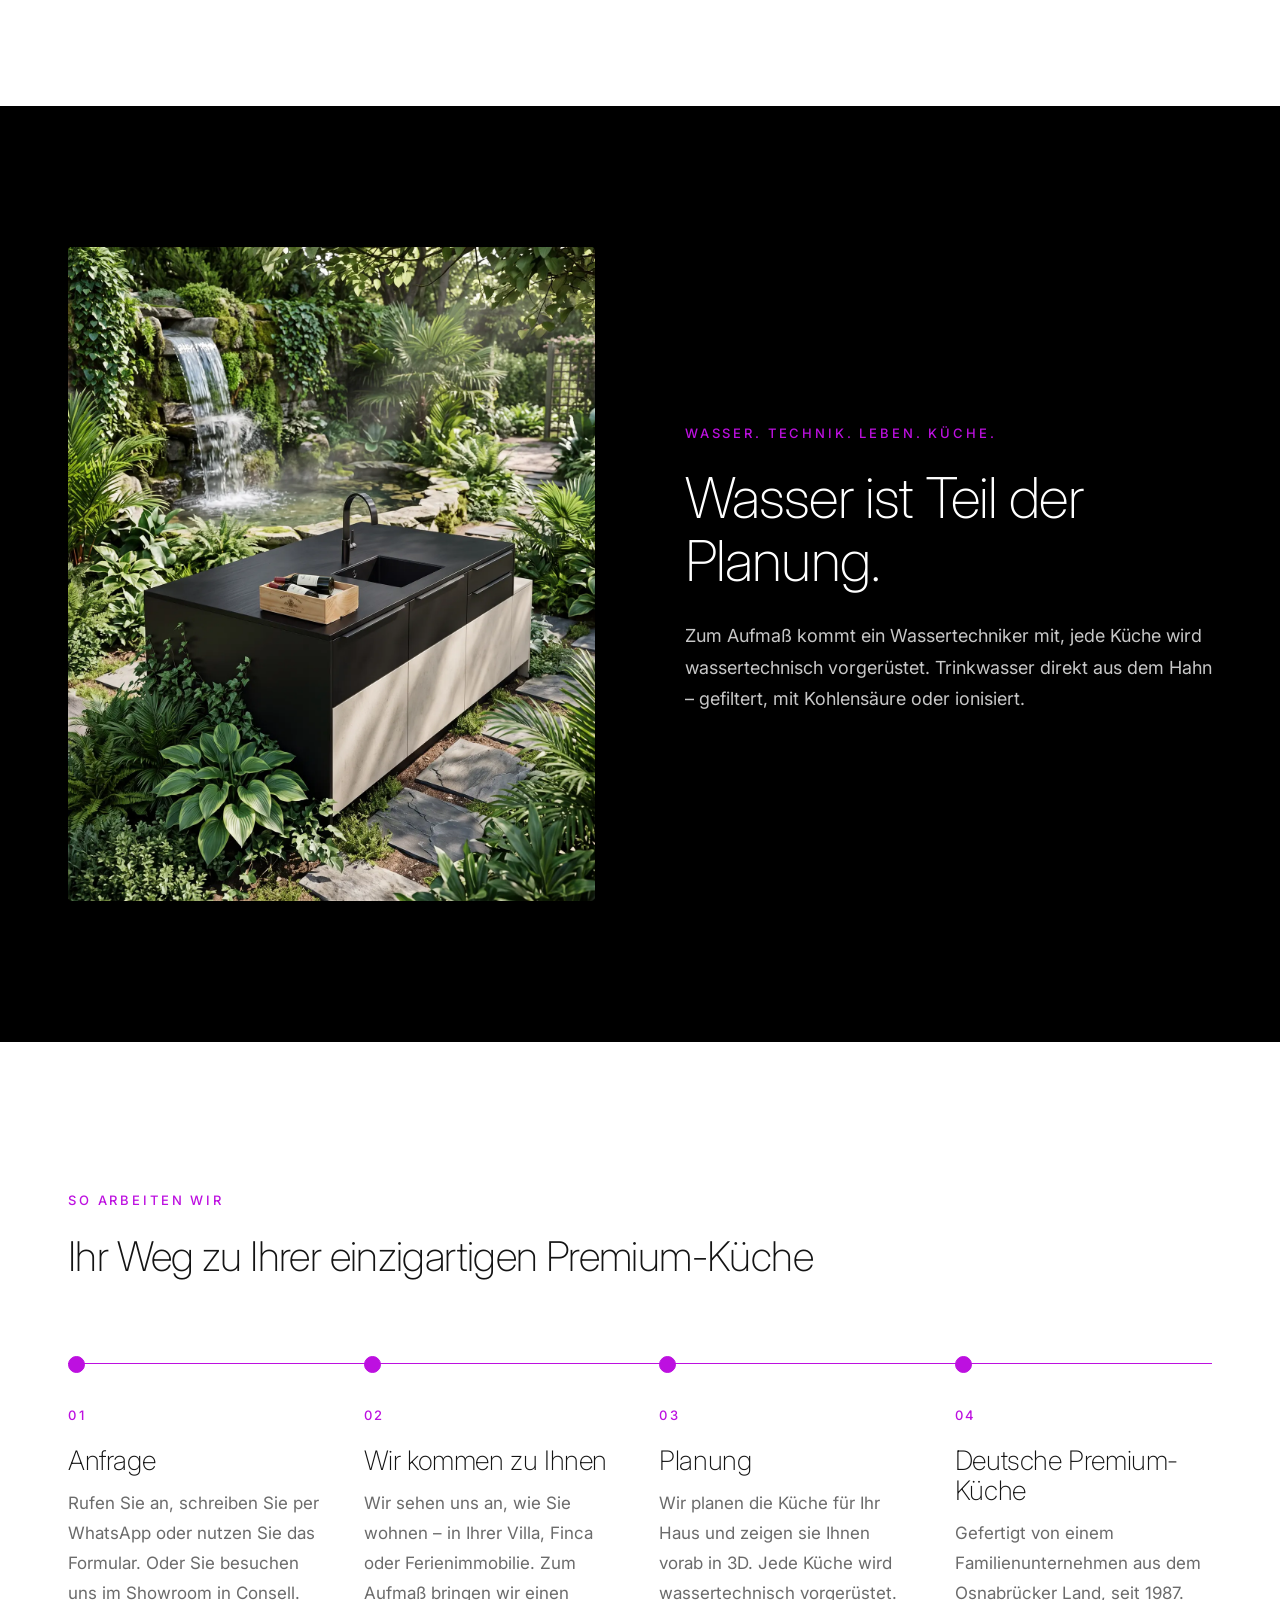
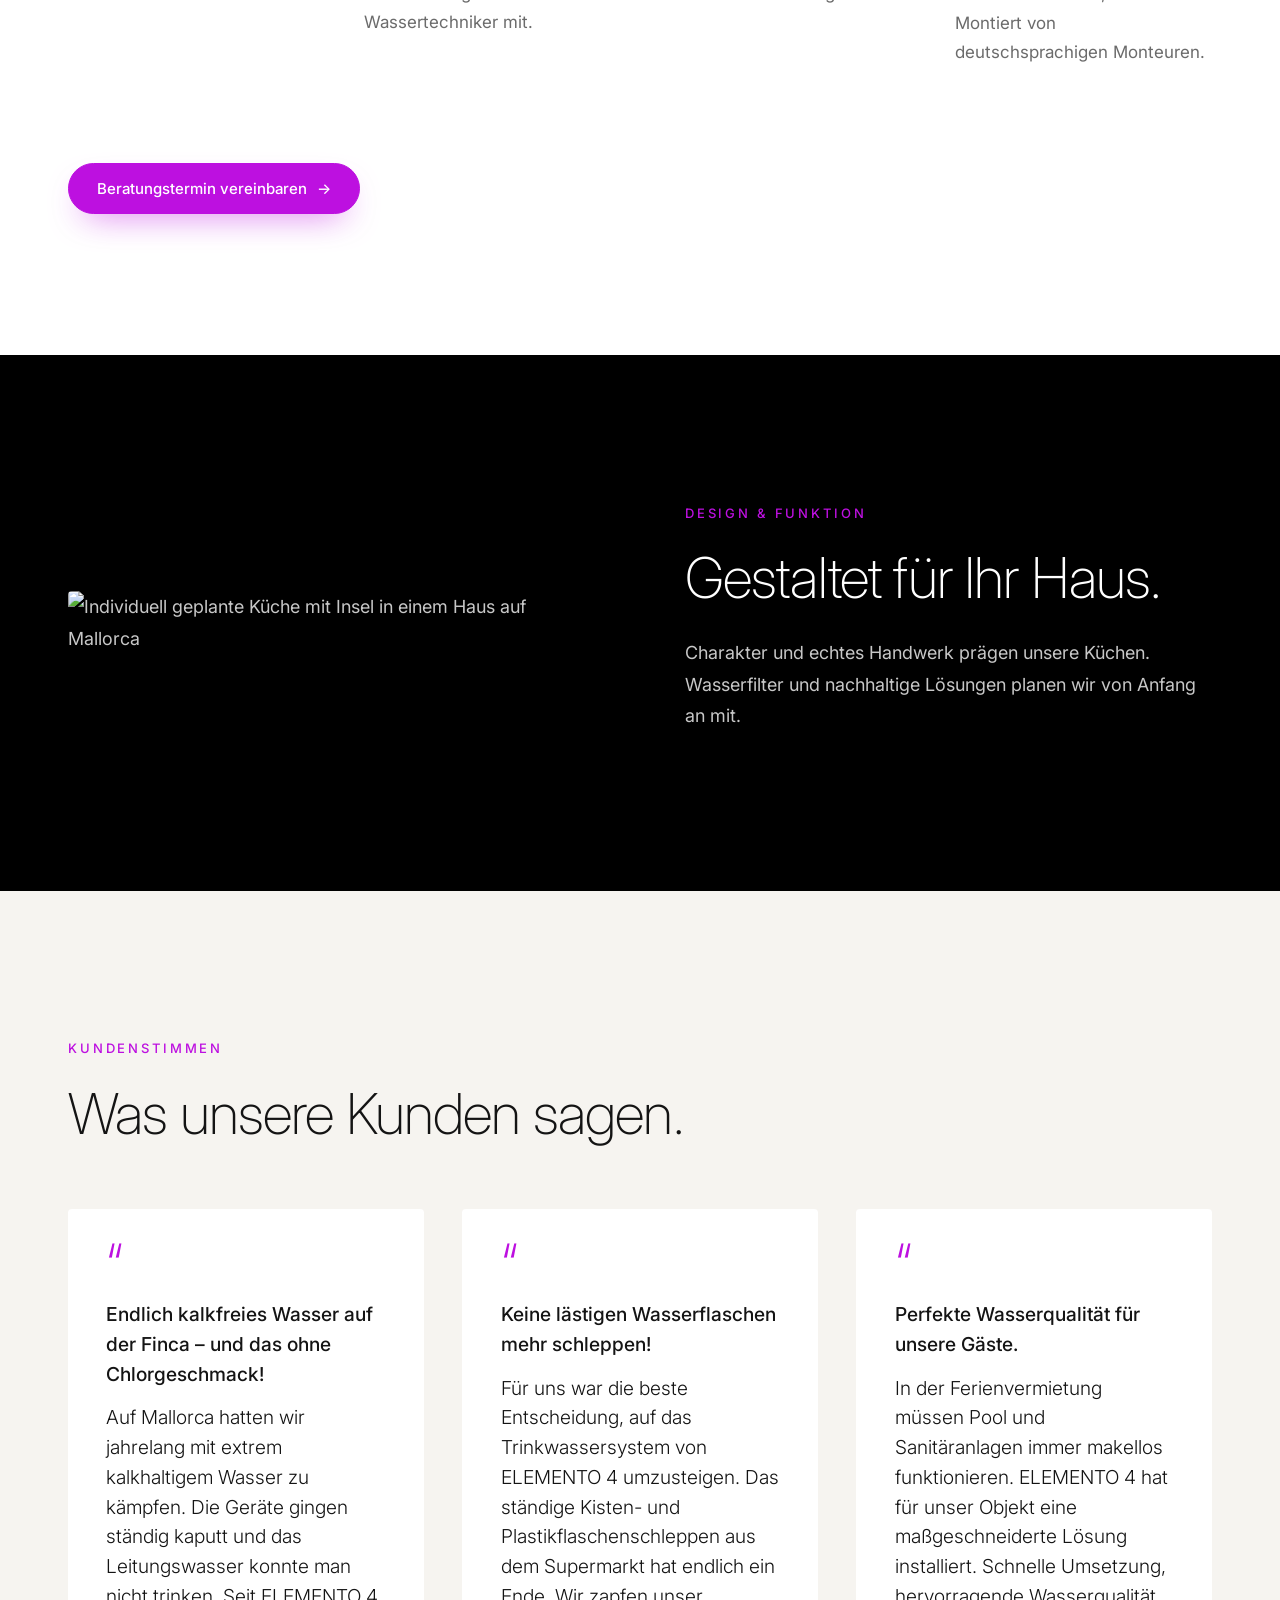
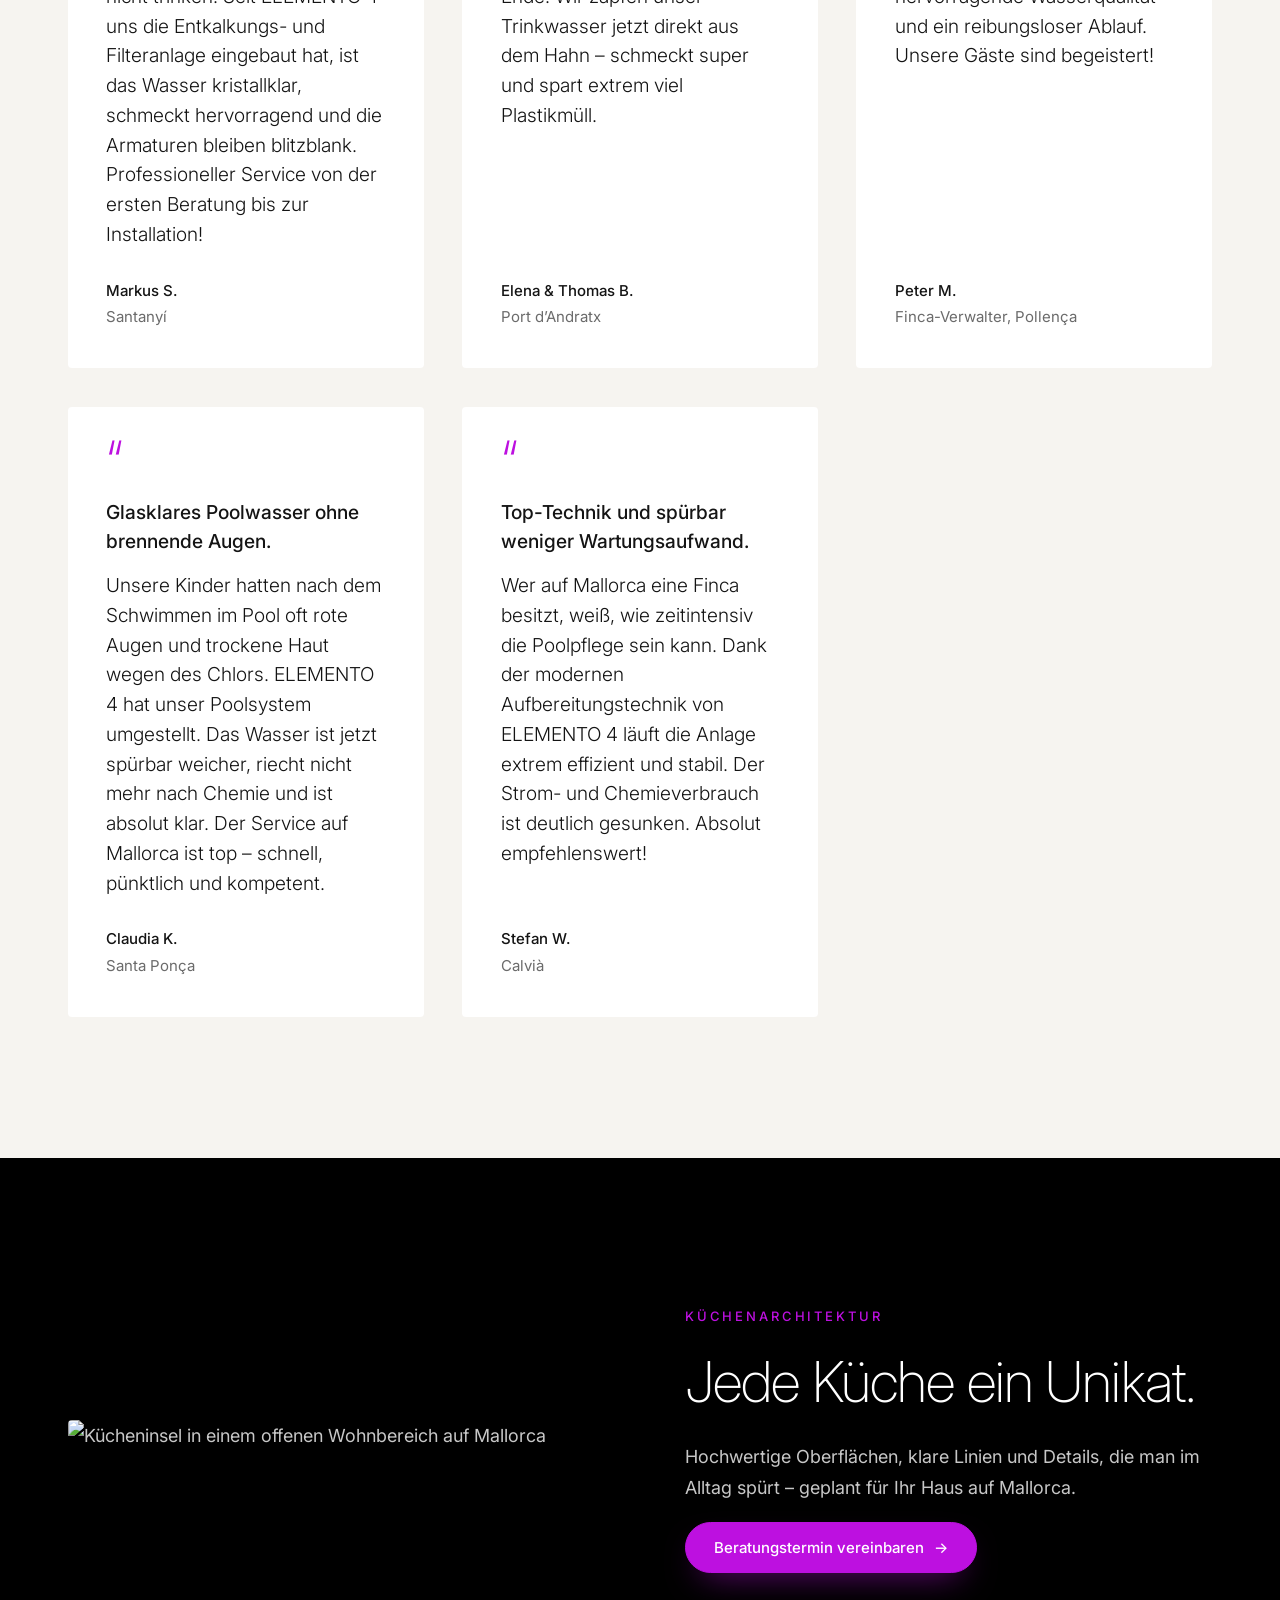
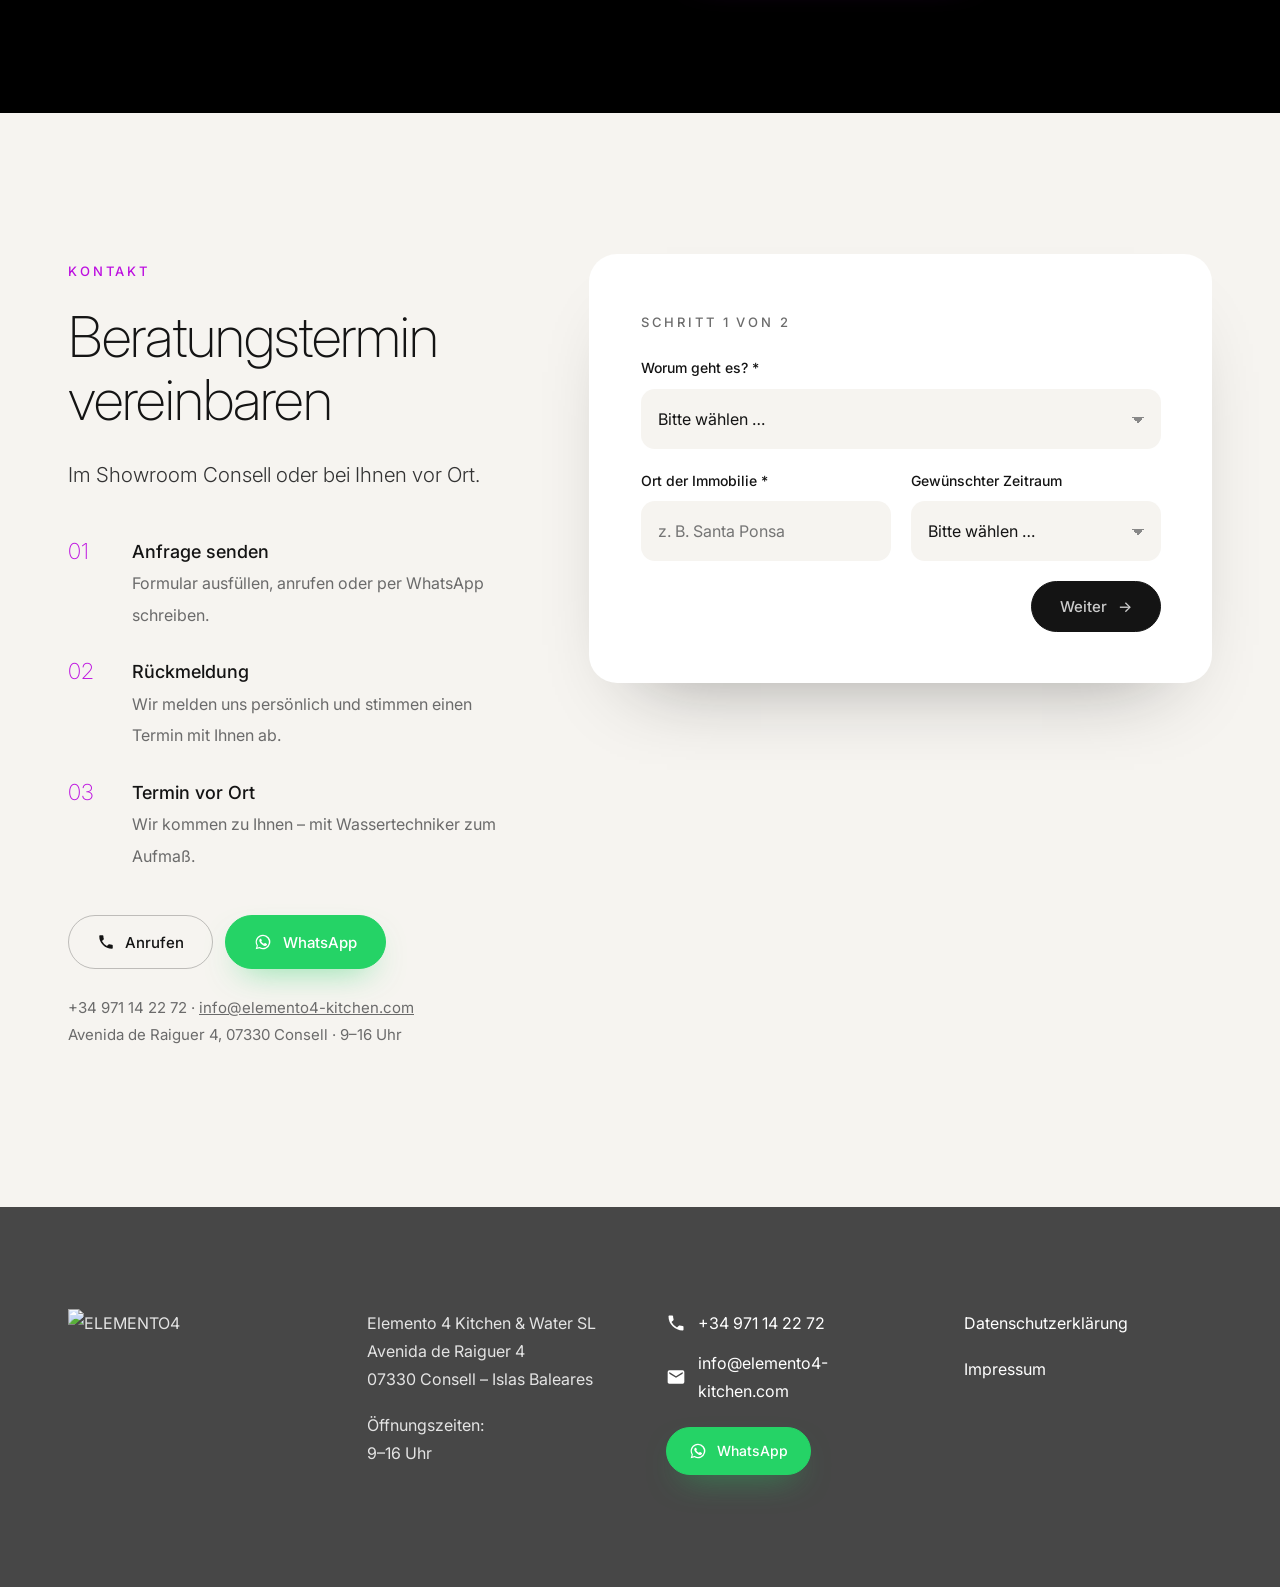
==== commit bd898e6d: "Add files via upload" ====
--- a/index.html
+++ b/index.html
@@ -61,6 +61,8 @@
 <figure class="quote"><blockquote><strong style="display:block;font-weight:500;margin-bottom:14px">Endlich kalkfreies Wasser auf der Finca – und das ohne Chlorgeschmack!</strong>Auf Mallorca hatten wir jahrelang mit extrem kalkhaltigem Wasser zu kämpfen. Die Geräte gingen ständig kaputt und das Leitungswasser konnte man nicht trinken. Seit ELEMENTO 4 uns die Entkalkungs- und Filteranlage eingebaut hat, ist das Wasser kristallklar, schmeckt hervorragend und die Armaturen bleiben blitzblank. Professioneller Service von der ersten Beratung bis zur Installation!</blockquote><figcaption class="who"><b>Markus S.</b>Santanyí</figcaption></figure>
 <figure class="quote"><blockquote><strong style="display:block;font-weight:500;margin-bottom:14px">Keine lästigen Wasserflaschen mehr schleppen!</strong>Für uns war die beste Entscheidung, auf das Trinkwassersystem von ELEMENTO 4 umzusteigen. Das ständige Kisten- und Plastikflaschenschleppen aus dem Supermarkt hat endlich ein Ende. Wir zapfen unser Trinkwasser jetzt direkt aus dem Hahn – schmeckt super und spart extrem viel Plastikmüll.</blockquote><figcaption class="who"><b>Elena &amp; Thomas B.</b>Port d’Andratx</figcaption></figure>
 <figure class="quote"><blockquote><strong style="display:block;font-weight:500;margin-bottom:14px">Perfekte Wasserqualität für unsere Gäste.</strong>In der Ferienvermietung müssen Pool und Sanitäranlagen immer makellos funktionieren. ELEMENTO 4 hat für unser Objekt eine maßgeschneiderte Lösung installiert. Schnelle Umsetzung, hervorragende Wasserqualität und ein reibungsloser Ablauf. Unsere Gäste sind begeistert!</blockquote><figcaption class="who"><b>Peter M.</b>Finca-Verwalter, Pollença</figcaption></figure>
+<figure class="quote"><blockquote><strong style="display:block;font-weight:500;margin-bottom:14px">Glasklares Poolwasser ohne brennende Augen.</strong>Unsere Kinder hatten nach dem Schwimmen im Pool oft rote Augen und trockene Haut wegen des Chlors. ELEMENTO 4 hat unser Poolsystem umgestellt. Das Wasser ist jetzt spürbar weicher, riecht nicht mehr nach Chemie und ist absolut klar. Der Service auf Mallorca ist top – schnell, pünktlich und kompetent.</blockquote><figcaption class="who"><b>Claudia K.</b>Santa Ponça</figcaption></figure>
+<figure class="quote"><blockquote><strong style="display:block;font-weight:500;margin-bottom:14px">Top-Technik und spürbar weniger Wartungsaufwand.</strong>Wer auf Mallorca eine Finca besitzt, weiß, wie zeitintensiv die Poolpflege sein kann. Dank der modernen Aufbereitungstechnik von ELEMENTO 4 läuft die Anlage extrem effizient und stabil. Der Strom- und Chemieverbrauch ist deutlich gesunken. Absolut empfehlenswert!</blockquote><figcaption class="who"><b>Stefan W.</b>Calvià</figcaption></figure>
 </div>
 </div></section>
 <section class="sec dark"><div class="wrap row half">
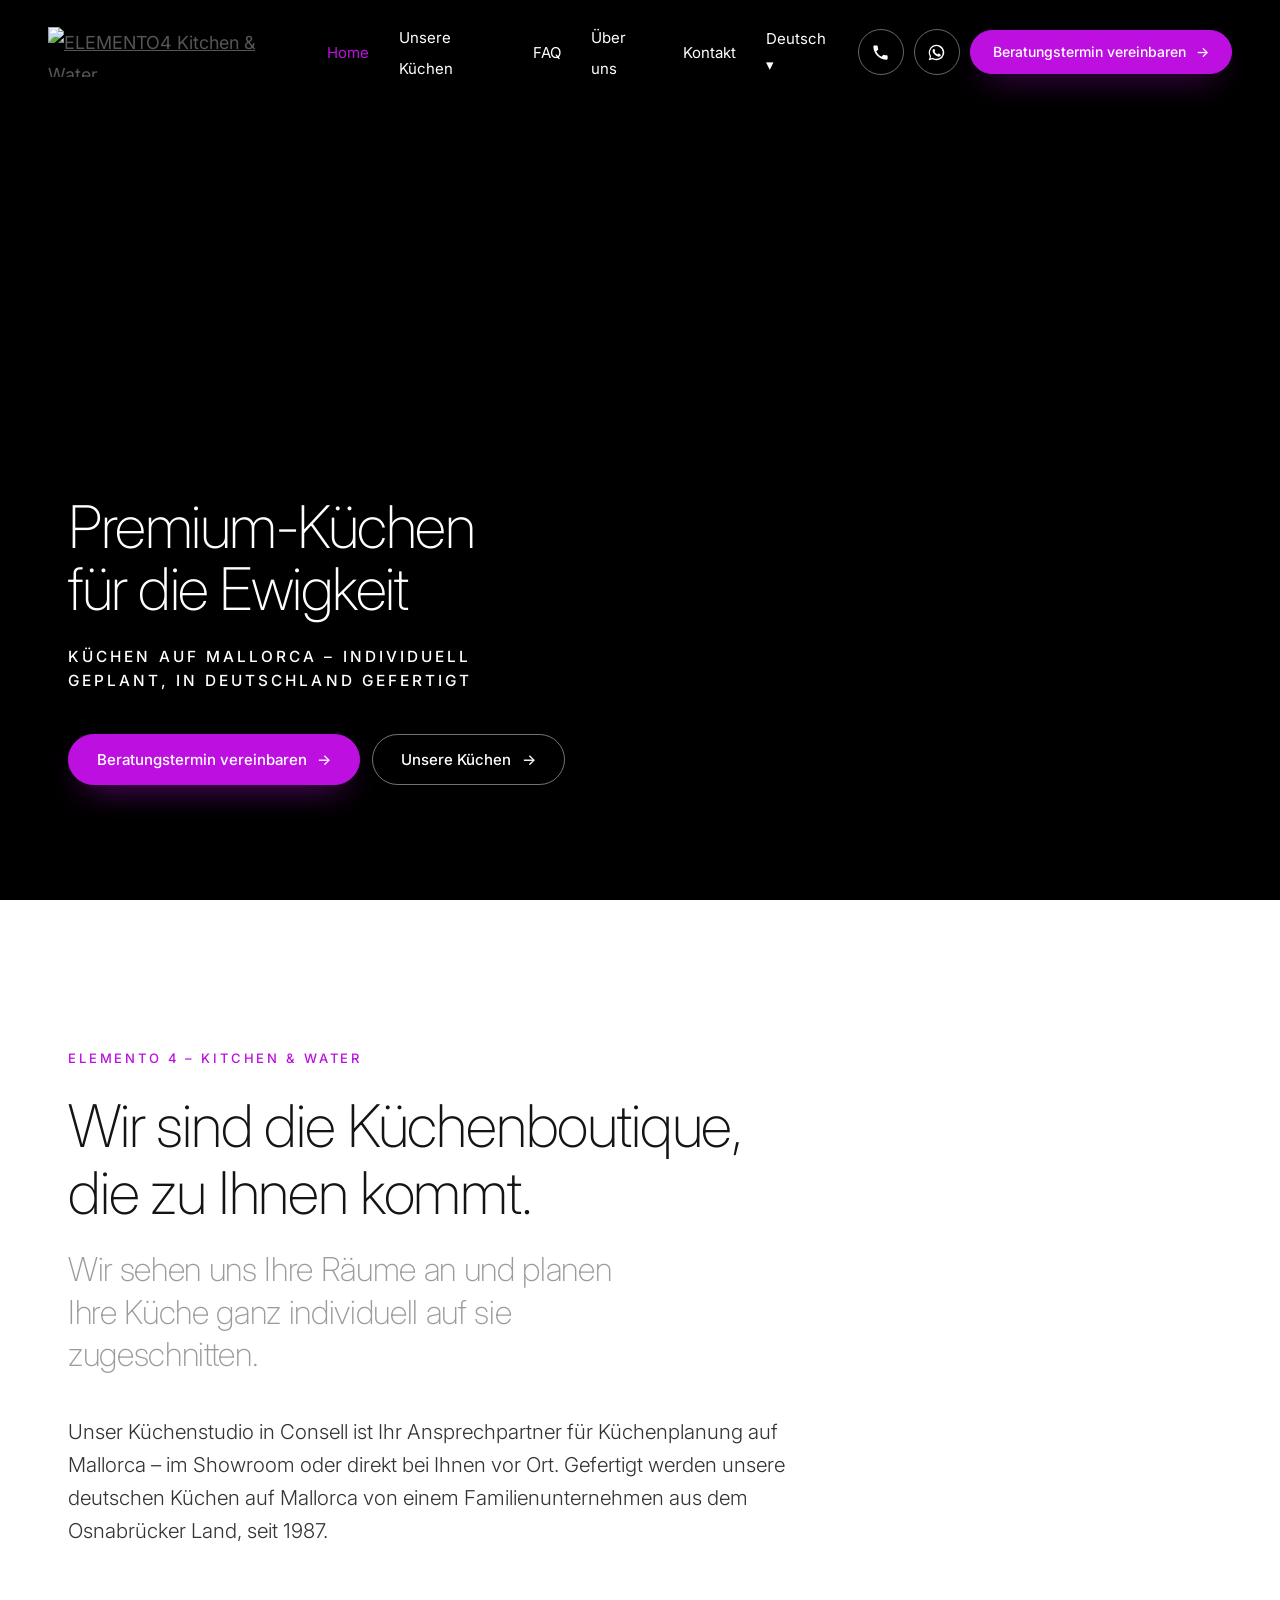
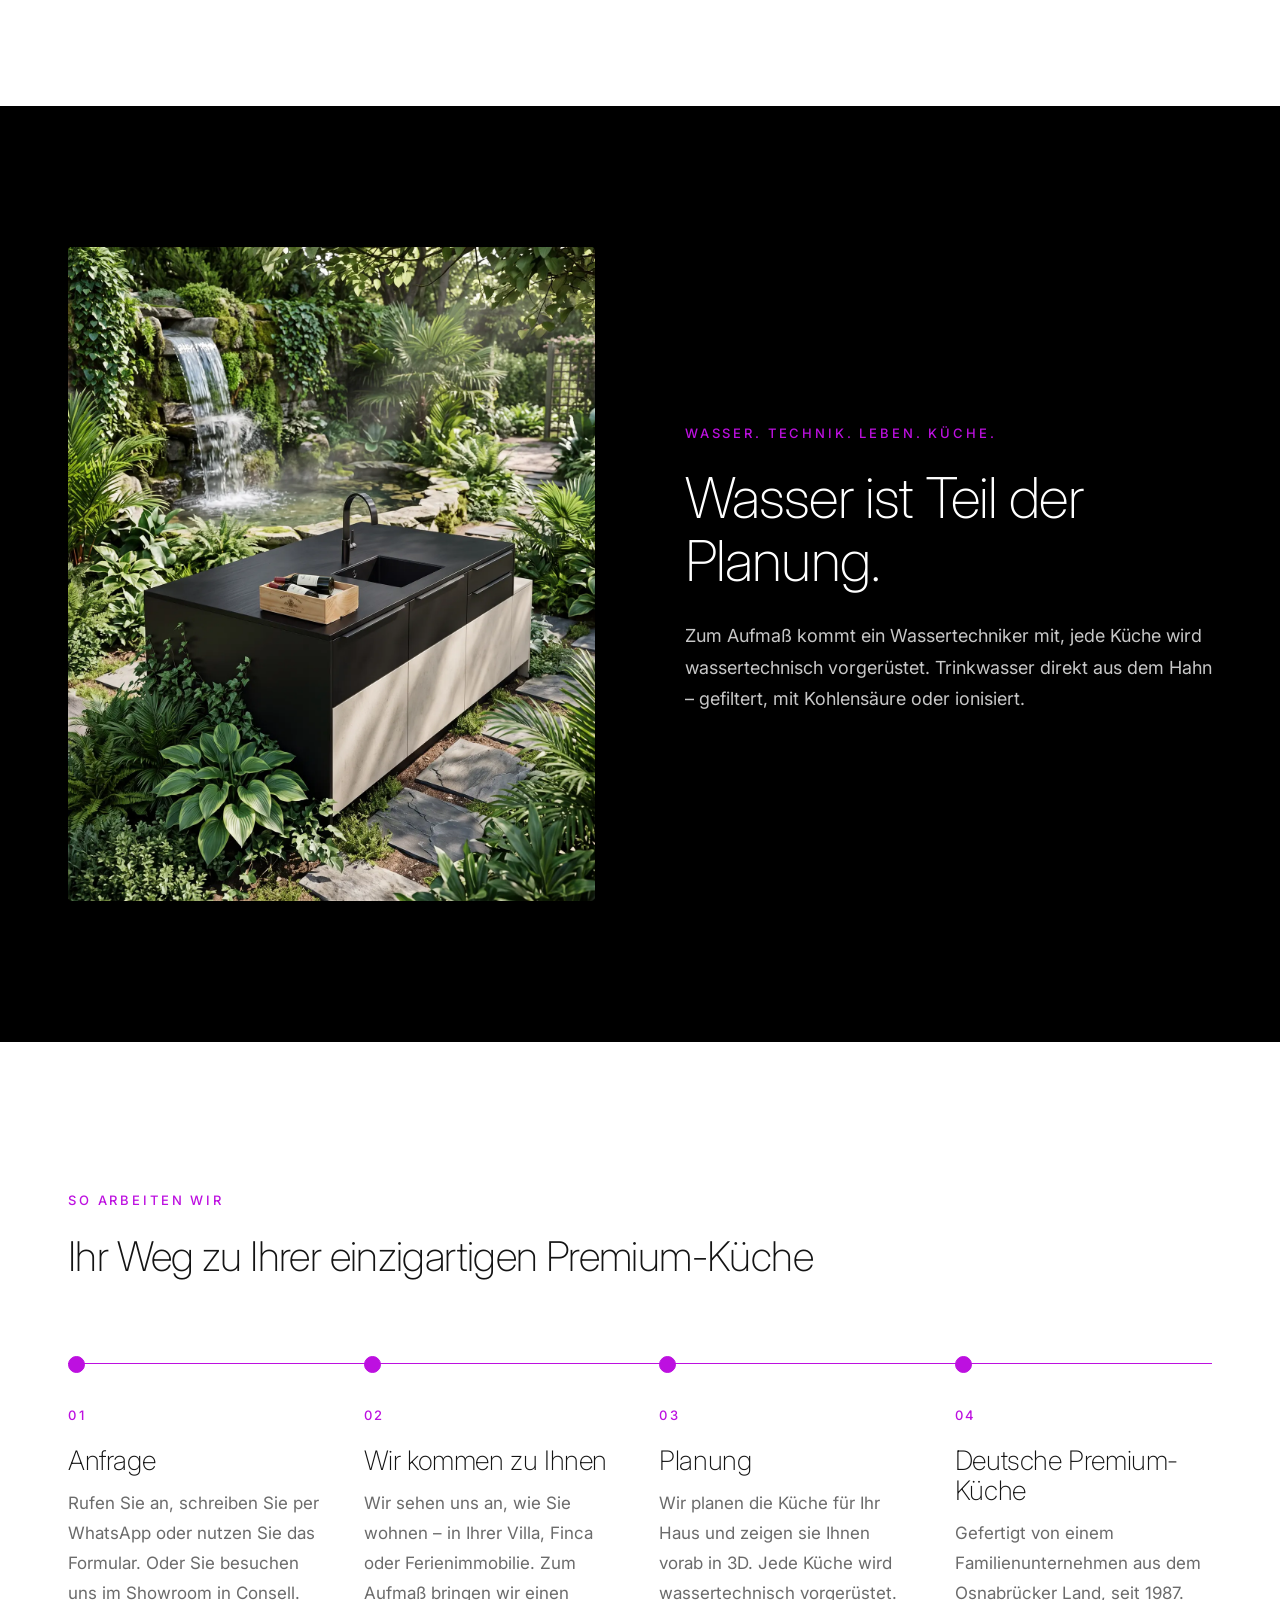
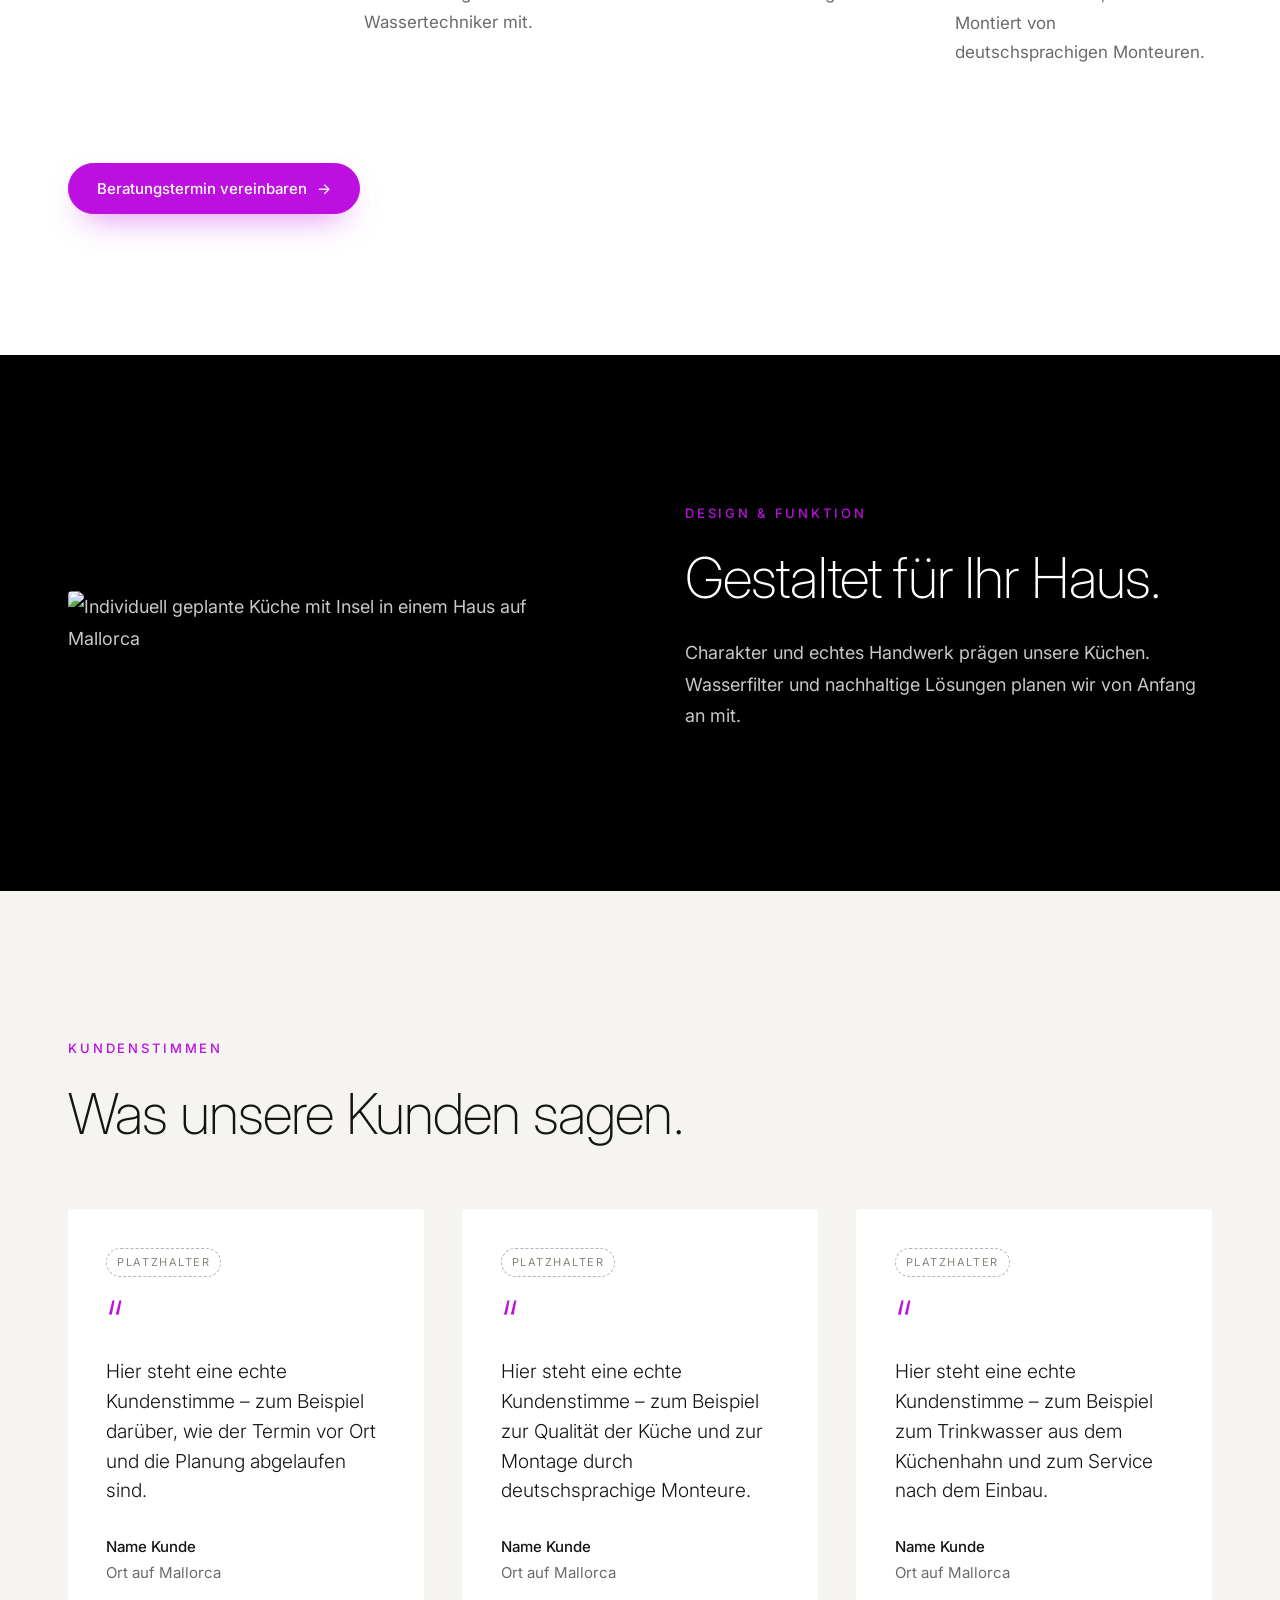
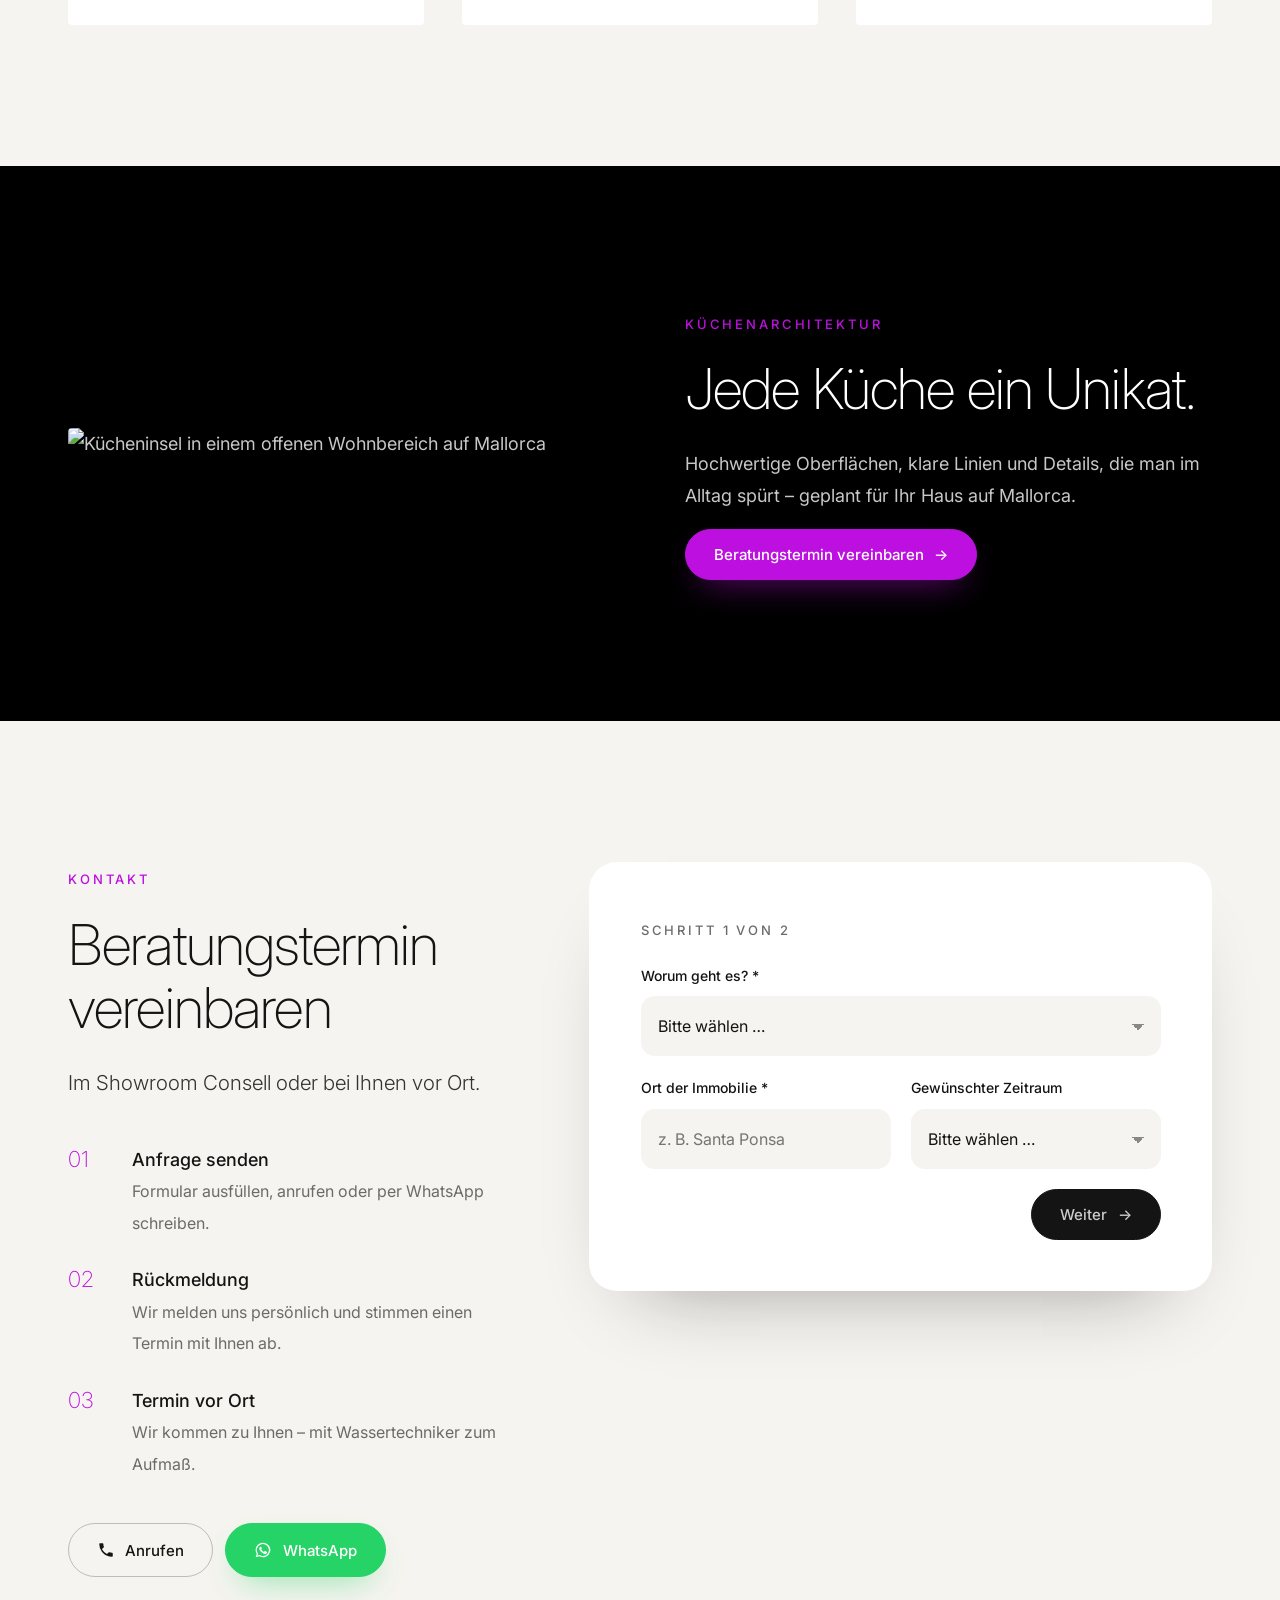
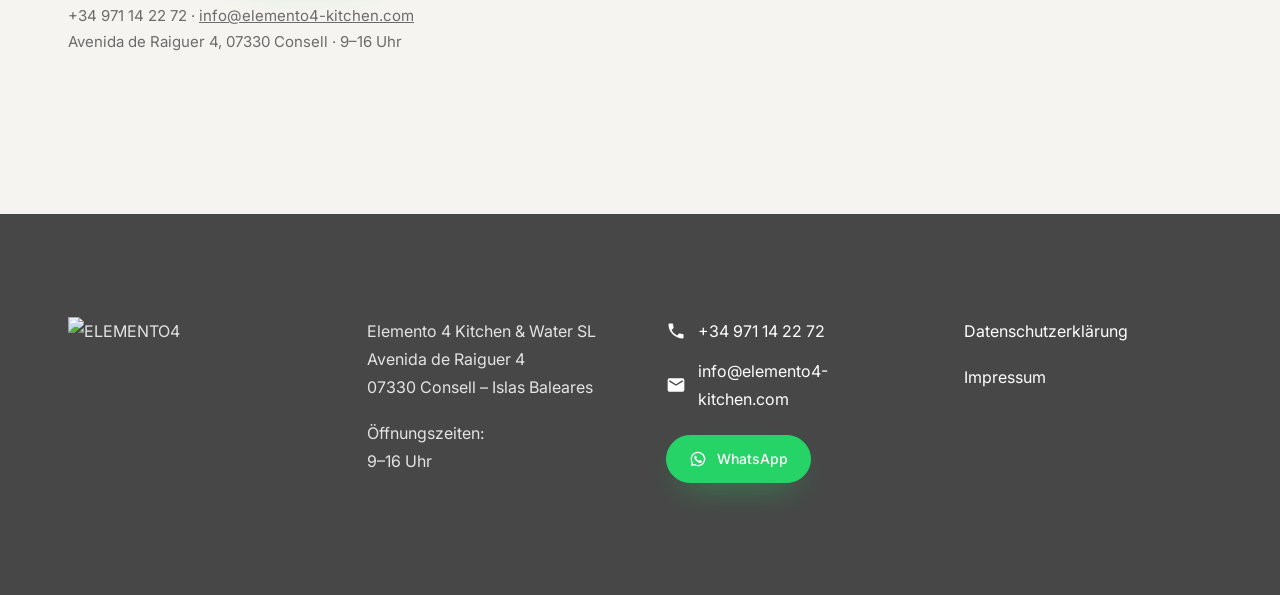
==== commit 84f5903e: "Add files via upload" ====
--- a/index.html
+++ b/index.html
@@ -58,11 +58,9 @@
 <span class="eyebrow">Kundenstimmen</span>
 <h2>Was unsere Kunden sagen.</h2>
 <div class="quotes">
-<figure class="quote"><blockquote><strong style="display:block;font-weight:500;margin-bottom:14px">Endlich kalkfreies Wasser auf der Finca – und das ohne Chlorgeschmack!</strong>Auf Mallorca hatten wir jahrelang mit extrem kalkhaltigem Wasser zu kämpfen. Die Geräte gingen ständig kaputt und das Leitungswasser konnte man nicht trinken. Seit ELEMENTO 4 uns die Entkalkungs- und Filteranlage eingebaut hat, ist das Wasser kristallklar, schmeckt hervorragend und die Armaturen bleiben blitzblank. Professioneller Service von der ersten Beratung bis zur Installation!</blockquote><figcaption class="who"><b>Markus S.</b>Santanyí</figcaption></figure>
-<figure class="quote"><blockquote><strong style="display:block;font-weight:500;margin-bottom:14px">Keine lästigen Wasserflaschen mehr schleppen!</strong>Für uns war die beste Entscheidung, auf das Trinkwassersystem von ELEMENTO 4 umzusteigen. Das ständige Kisten- und Plastikflaschenschleppen aus dem Supermarkt hat endlich ein Ende. Wir zapfen unser Trinkwasser jetzt direkt aus dem Hahn – schmeckt super und spart extrem viel Plastikmüll.</blockquote><figcaption class="who"><b>Elena &amp; Thomas B.</b>Port d’Andratx</figcaption></figure>
-<figure class="quote"><blockquote><strong style="display:block;font-weight:500;margin-bottom:14px">Perfekte Wasserqualität für unsere Gäste.</strong>In der Ferienvermietung müssen Pool und Sanitäranlagen immer makellos funktionieren. ELEMENTO 4 hat für unser Objekt eine maßgeschneiderte Lösung installiert. Schnelle Umsetzung, hervorragende Wasserqualität und ein reibungsloser Ablauf. Unsere Gäste sind begeistert!</blockquote><figcaption class="who"><b>Peter M.</b>Finca-Verwalter, Pollença</figcaption></figure>
-<figure class="quote"><blockquote><strong style="display:block;font-weight:500;margin-bottom:14px">Glasklares Poolwasser ohne brennende Augen.</strong>Unsere Kinder hatten nach dem Schwimmen im Pool oft rote Augen und trockene Haut wegen des Chlors. ELEMENTO 4 hat unser Poolsystem umgestellt. Das Wasser ist jetzt spürbar weicher, riecht nicht mehr nach Chemie und ist absolut klar. Der Service auf Mallorca ist top – schnell, pünktlich und kompetent.</blockquote><figcaption class="who"><b>Claudia K.</b>Santa Ponça</figcaption></figure>
-<figure class="quote"><blockquote><strong style="display:block;font-weight:500;margin-bottom:14px">Top-Technik und spürbar weniger Wartungsaufwand.</strong>Wer auf Mallorca eine Finca besitzt, weiß, wie zeitintensiv die Poolpflege sein kann. Dank der modernen Aufbereitungstechnik von ELEMENTO 4 läuft die Anlage extrem effizient und stabil. Der Strom- und Chemieverbrauch ist deutlich gesunken. Absolut empfehlenswert!</blockquote><figcaption class="who"><b>Stefan W.</b>Calvià</figcaption></figure>
+<figure class="quote"><span class="tag">Platzhalter</span><blockquote>Hier steht eine echte Kundenstimme – zum Beispiel darüber, wie der Termin vor Ort und die Planung abgelaufen sind.</blockquote><figcaption class="who"><b>Name Kunde</b>Ort auf Mallorca</figcaption></figure>
+<figure class="quote"><span class="tag">Platzhalter</span><blockquote>Hier steht eine echte Kundenstimme – zum Beispiel zur Qualität der Küche und zur Montage durch deutschsprachige Monteure.</blockquote><figcaption class="who"><b>Name Kunde</b>Ort auf Mallorca</figcaption></figure>
+<figure class="quote"><span class="tag">Platzhalter</span><blockquote>Hier steht eine echte Kundenstimme – zum Beispiel zum Trinkwasser aus dem Küchenhahn und zum Service nach dem Einbau.</blockquote><figcaption class="who"><b>Name Kunde</b>Ort auf Mallorca</figcaption></figure>
 </div>
 </div></section>
 <section class="sec dark"><div class="wrap row half">
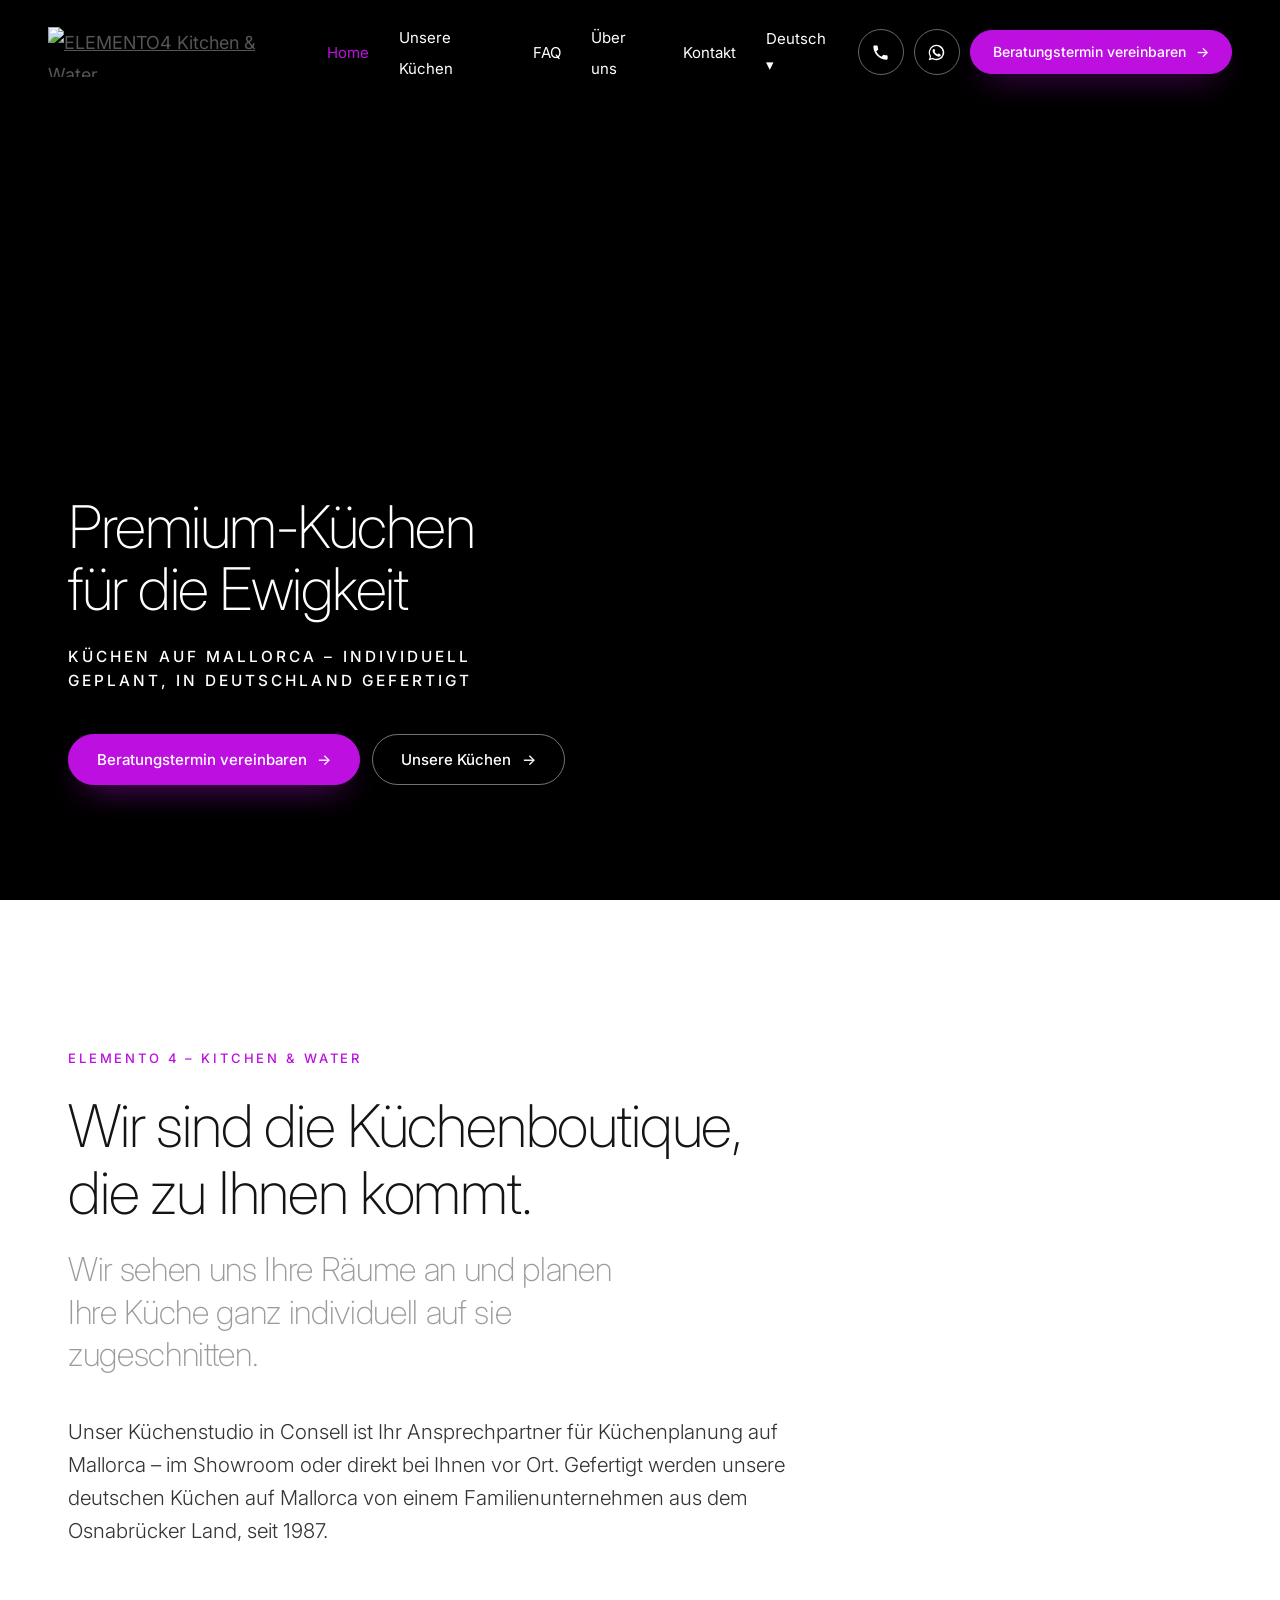
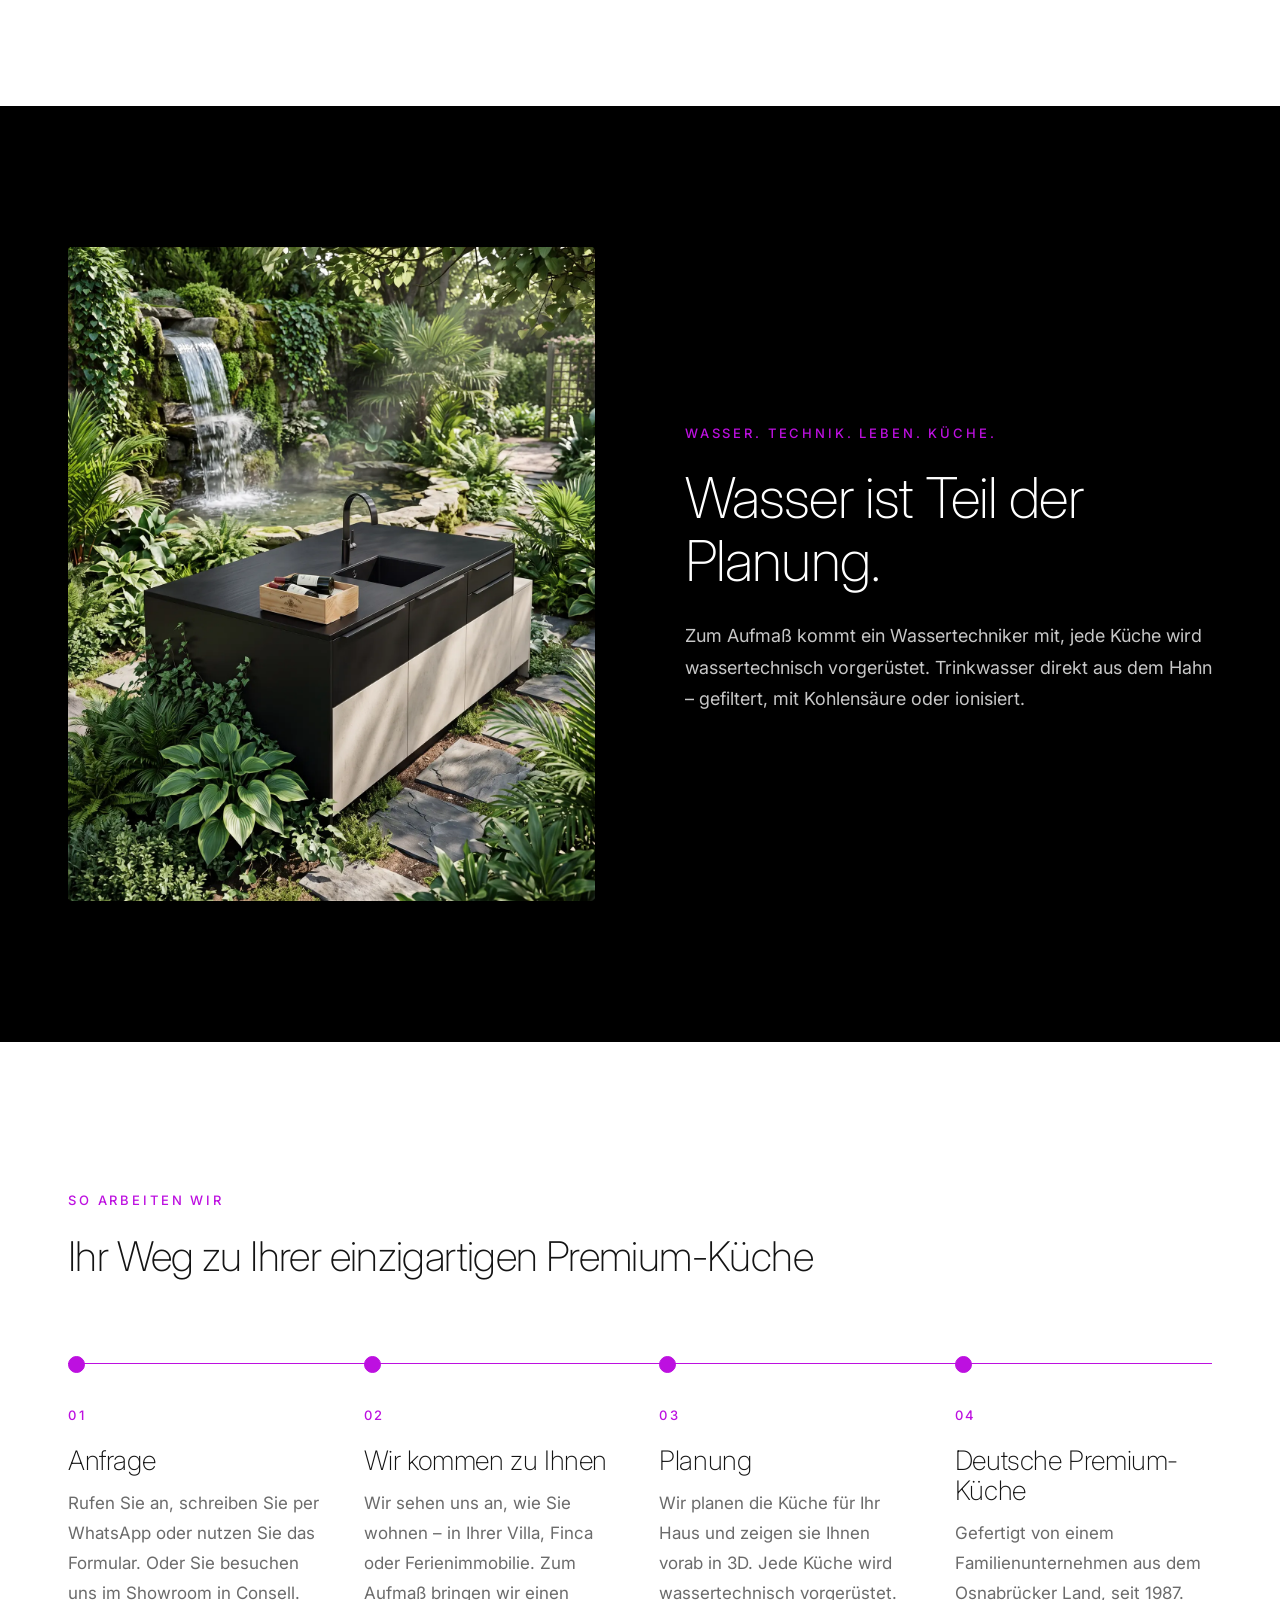
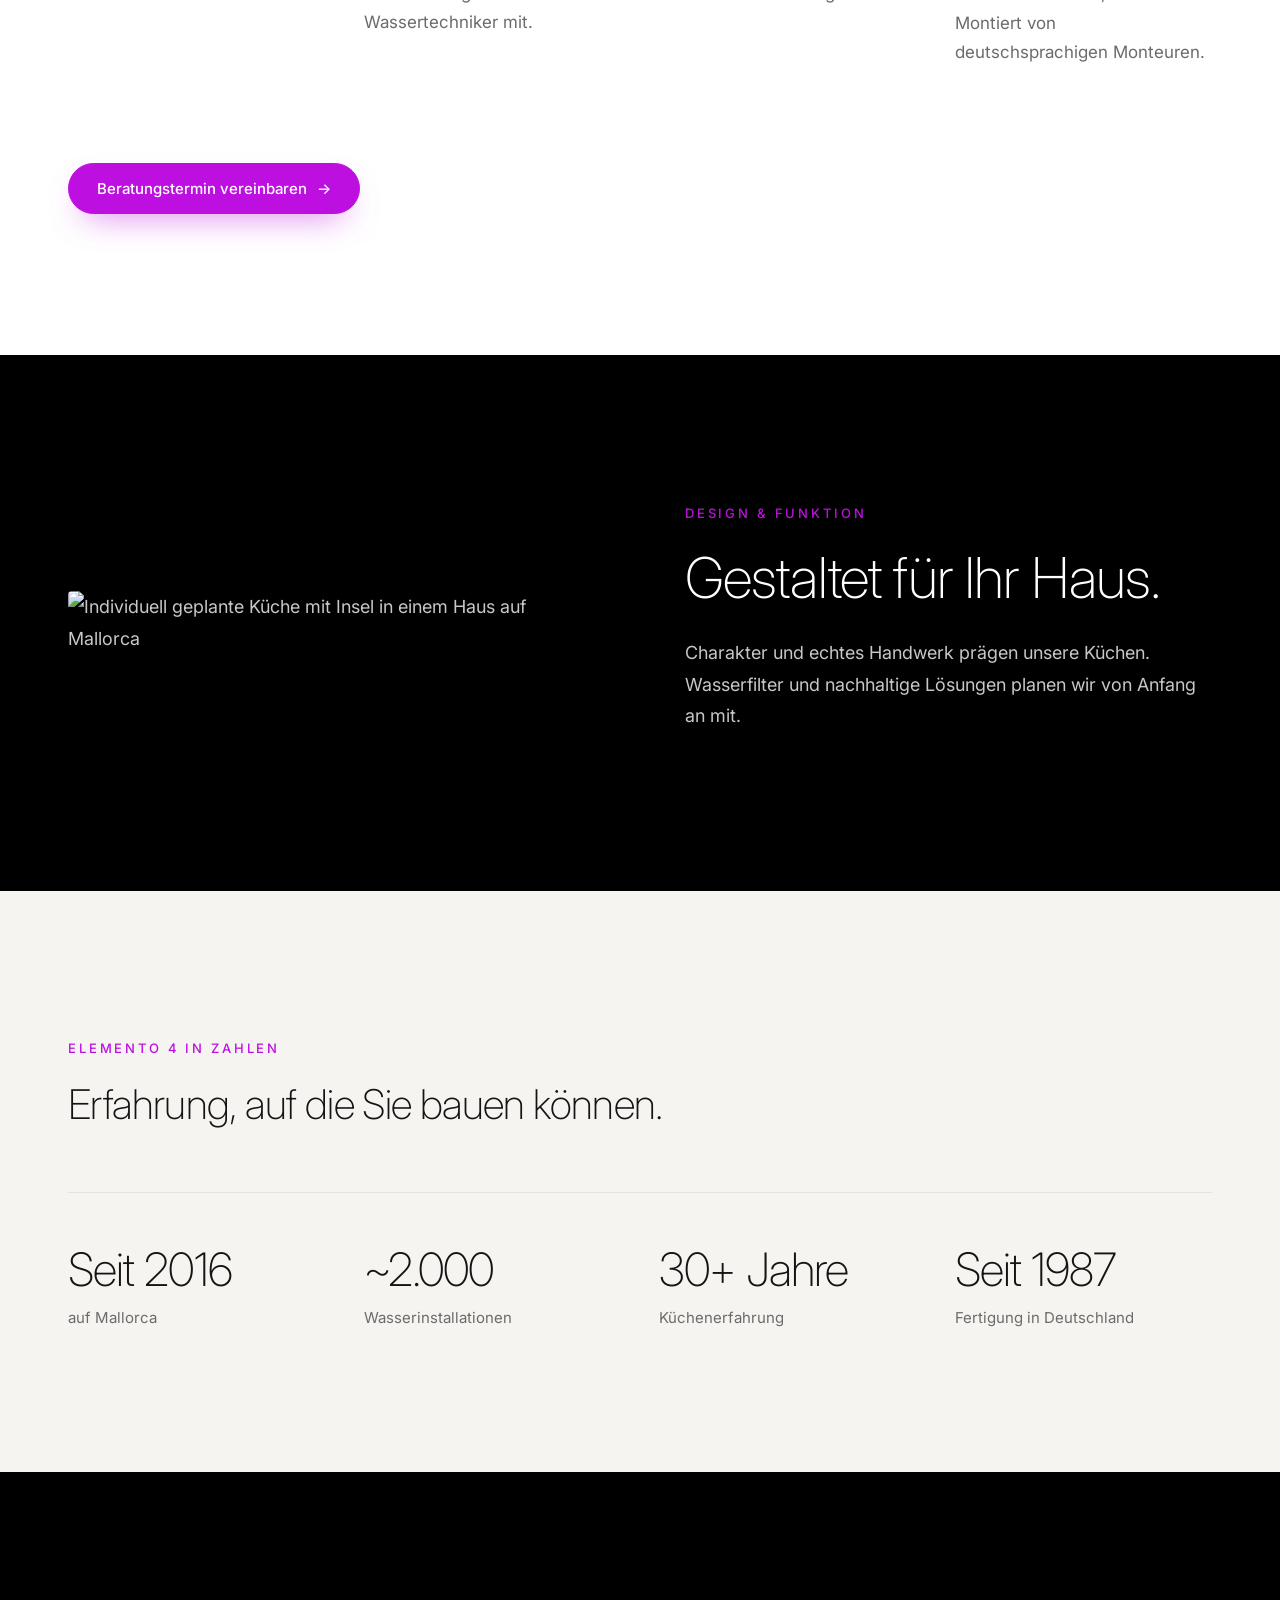
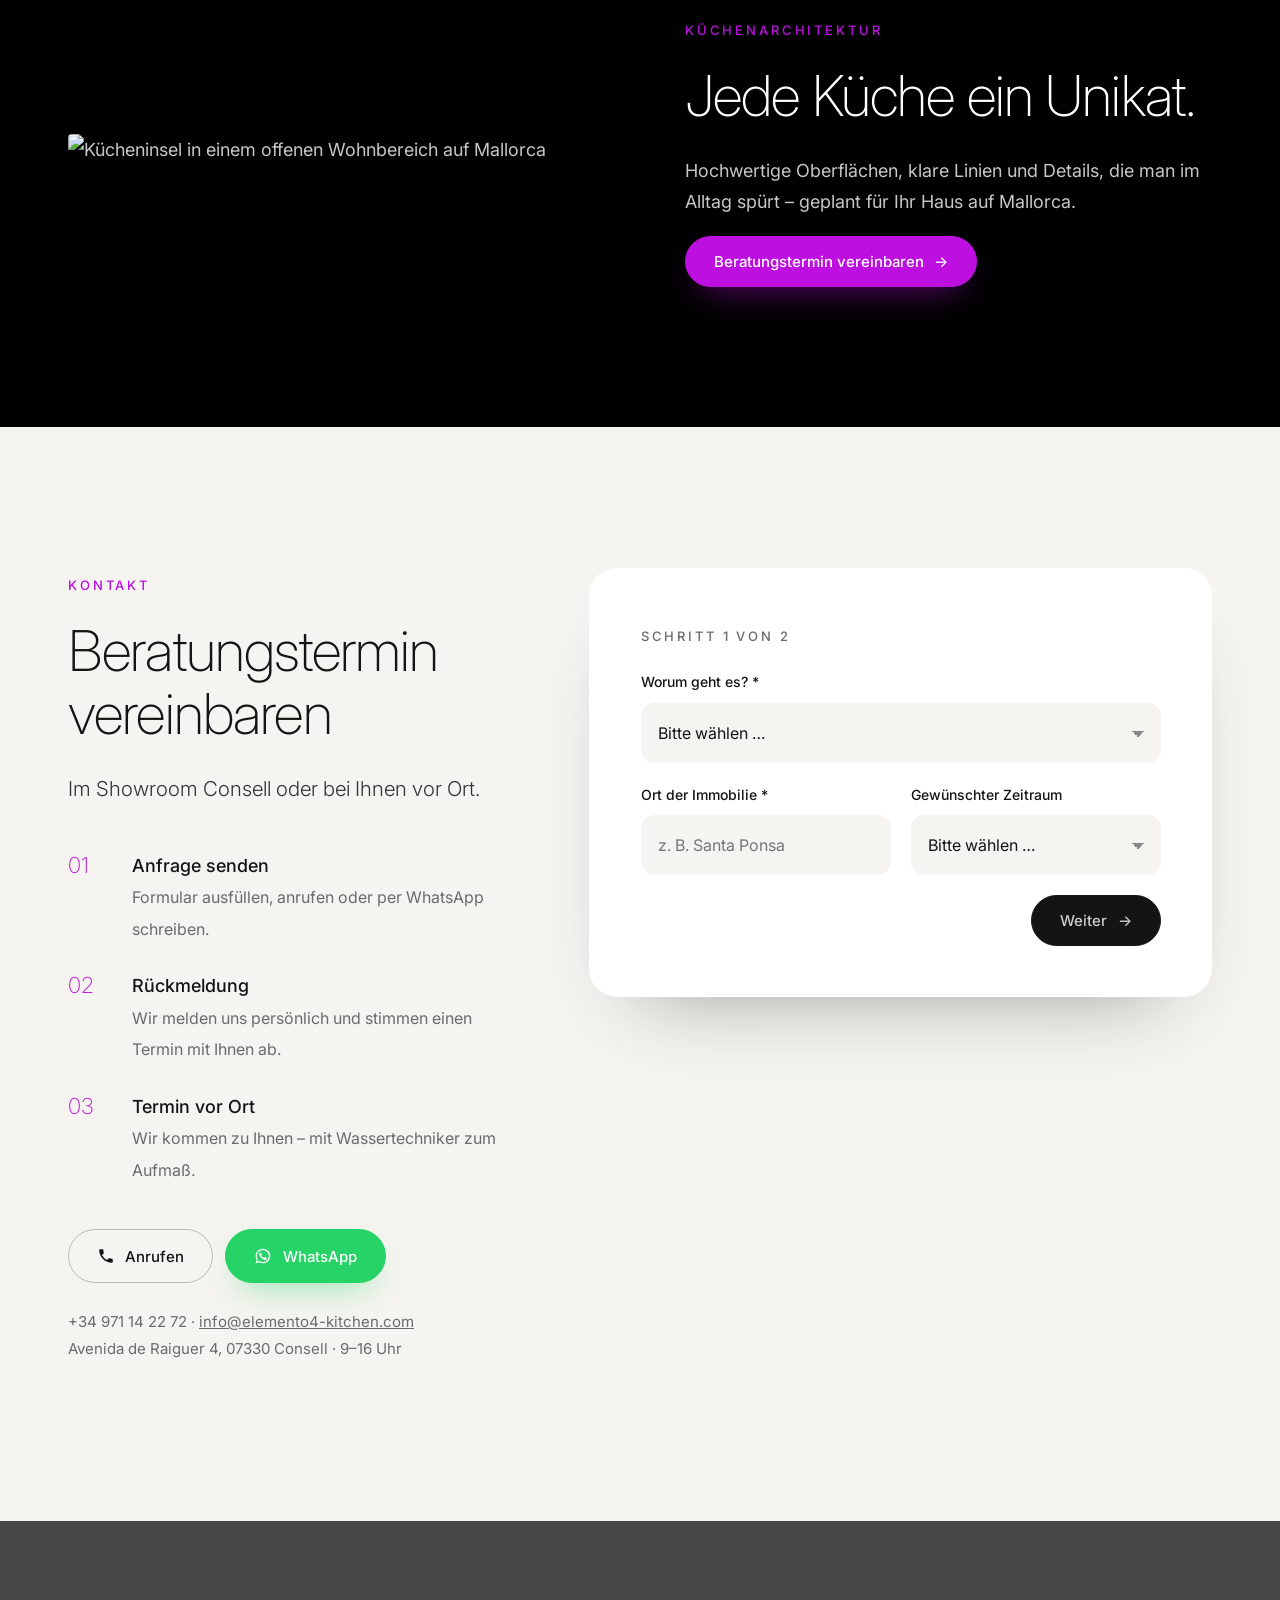
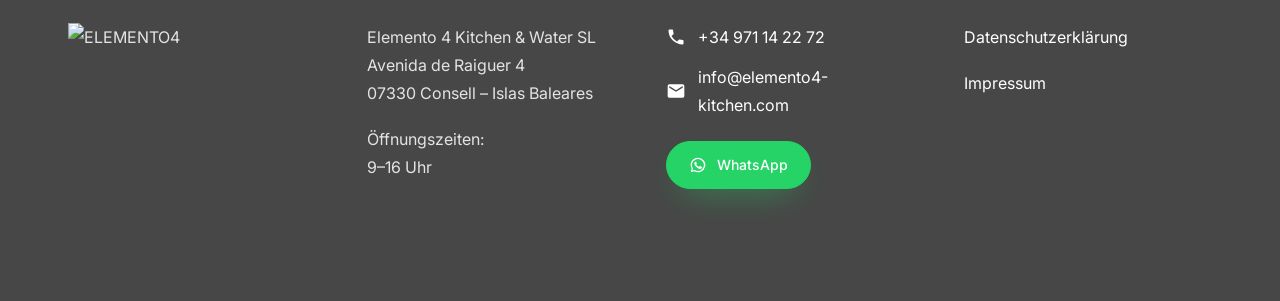
==== commit 6f60f1d2: "Add files via upload" ====
--- a/index.html
+++ b/index.html
@@ -55,12 +55,13 @@
 <p>Charakter und echtes Handwerk prägen unsere Küchen. Wasserfilter und nachhaltige Lösungen planen wir von Anfang an mit.</p></div>
 </div></section>
 <section class="sec sand"><div class="wrap">
-<span class="eyebrow">Kundenstimmen</span>
-<h2>Was unsere Kunden sagen.</h2>
-<div class="quotes">
-<figure class="quote"><span class="tag">Platzhalter</span><blockquote>Hier steht eine echte Kundenstimme – zum Beispiel darüber, wie der Termin vor Ort und die Planung abgelaufen sind.</blockquote><figcaption class="who"><b>Name Kunde</b>Ort auf Mallorca</figcaption></figure>
-<figure class="quote"><span class="tag">Platzhalter</span><blockquote>Hier steht eine echte Kundenstimme – zum Beispiel zur Qualität der Küche und zur Montage durch deutschsprachige Monteure.</blockquote><figcaption class="who"><b>Name Kunde</b>Ort auf Mallorca</figcaption></figure>
-<figure class="quote"><span class="tag">Platzhalter</span><blockquote>Hier steht eine echte Kundenstimme – zum Beispiel zum Trinkwasser aus dem Küchenhahn und zum Service nach dem Einbau.</blockquote><figcaption class="who"><b>Name Kunde</b>Ort auf Mallorca</figcaption></figure>
+<span class="eyebrow">ELEMENTO 4 in Zahlen</span>
+<h2 class="h-sm">Erfahrung, auf die Sie bauen können.</h2>
+<div class="facts">
+<div class="fact"><span class="num">Seit 2016</span><span class="lbl">auf Mallorca</span></div>
+<div class="fact"><span class="num">~2.000</span><span class="lbl">Wasserinstallationen</span></div>
+<div class="fact"><span class="num">30+ Jahre</span><span class="lbl">Küchenerfahrung</span></div>
+<div class="fact"><span class="num">Seit 1987</span><span class="lbl">Fertigung in Deutschland</span></div>
 </div>
 </div></section>
 <section class="sec dark"><div class="wrap row half">
@@ -109,4 +110,4 @@
 </div></footer>
 <script src="site.js?v=7"></script>
 </body>
-</html>
+</html>
--- a/style.css
+++ b/style.css
@@ -169,3 +169,8 @@
 .ic svg{width:20px;height:20px;fill:#fff;flex:none}
 @media(max-width:980px){footer .cols{grid-template-columns:1fr 1fr}}
 @media(max-width:600px){footer .cols{grid-template-columns:1fr}}
+/* Fakten-Leiste */
+.facts{display:grid;grid-template-columns:repeat(4,1fr);gap:clamp(24px,3vw,48px);margin-top:clamp(48px,5vw,72px);border-top:1px solid var(--line);padding-top:clamp(36px,4vw,56px)}
+.fact .num{display:block;font-size:clamp(34px,3.6vw,52px);font-weight:200;letter-spacing:-.02em;line-height:1.1;color:var(--ink)}
+.fact .lbl{display:block;margin-top:10px;font-size:15px;color:var(--mute)}
+@media(max-width:980px){.facts{grid-template-columns:1fr 1fr}}
